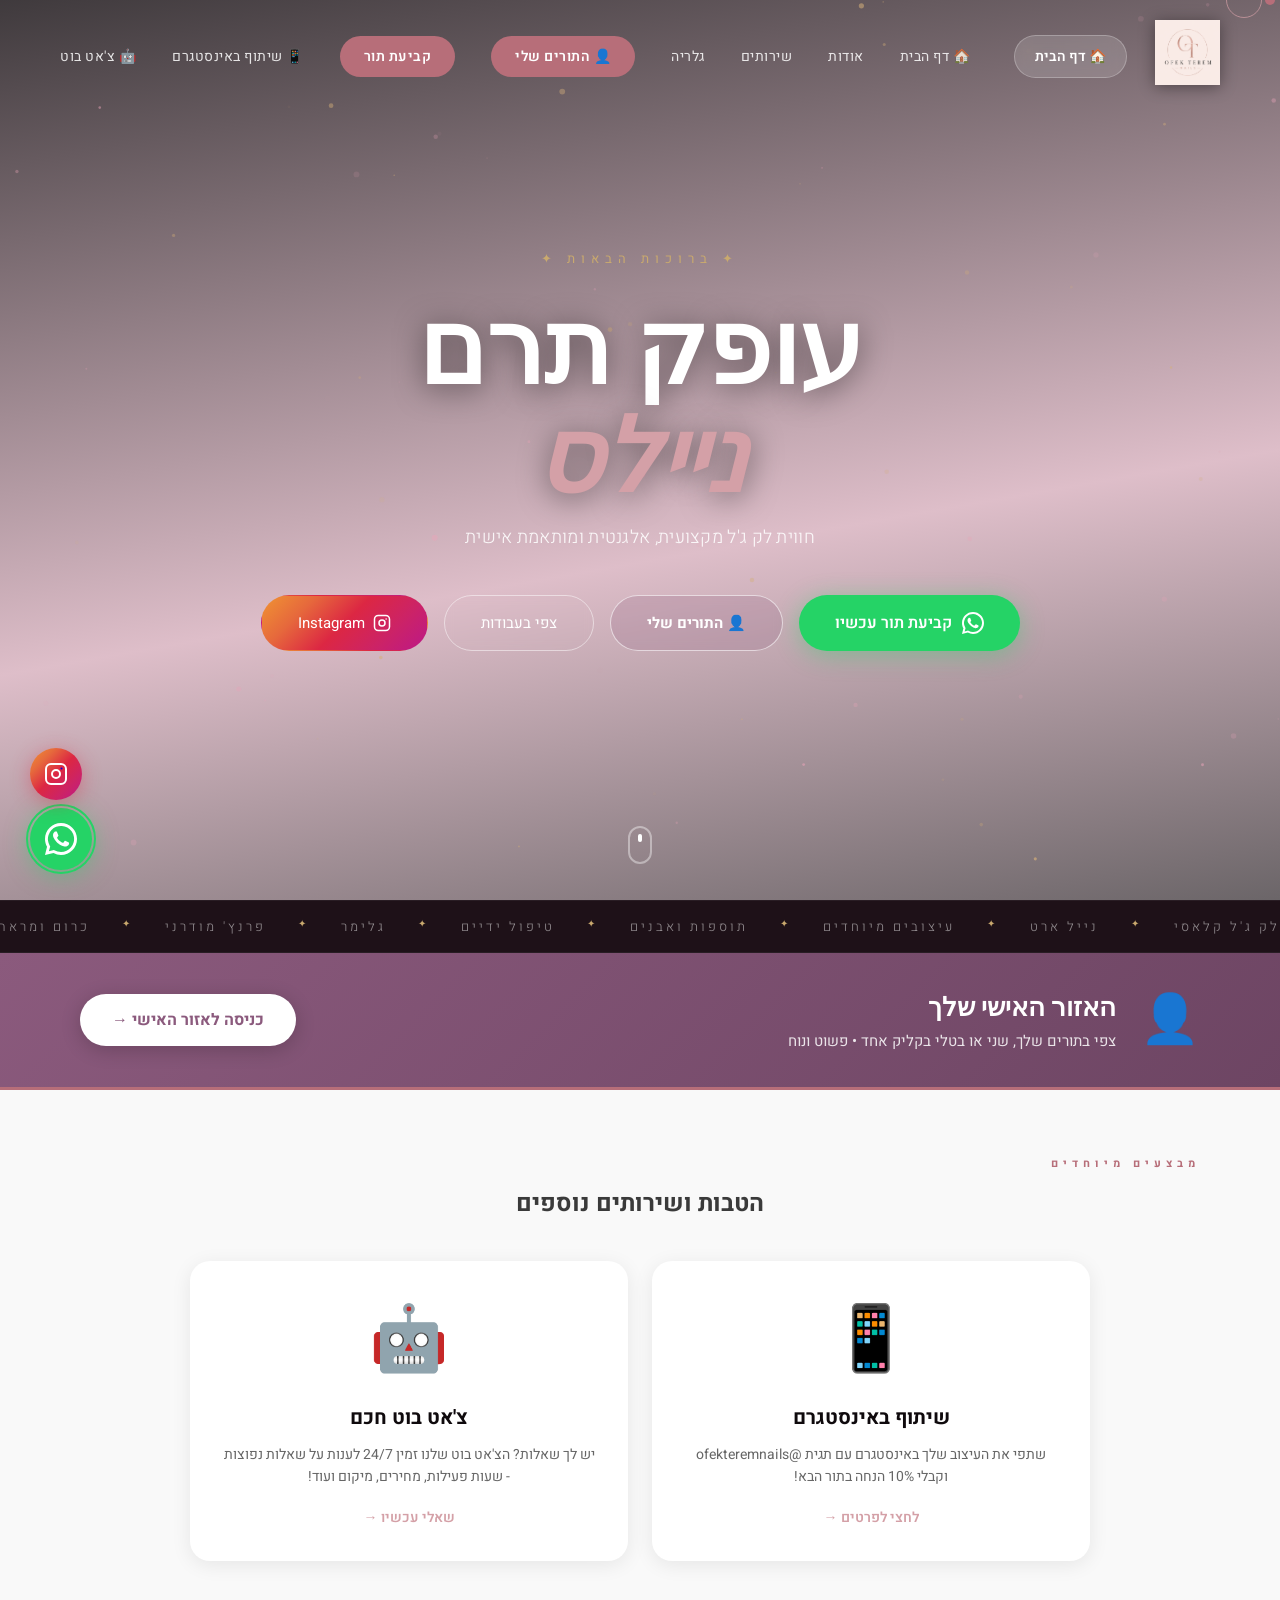
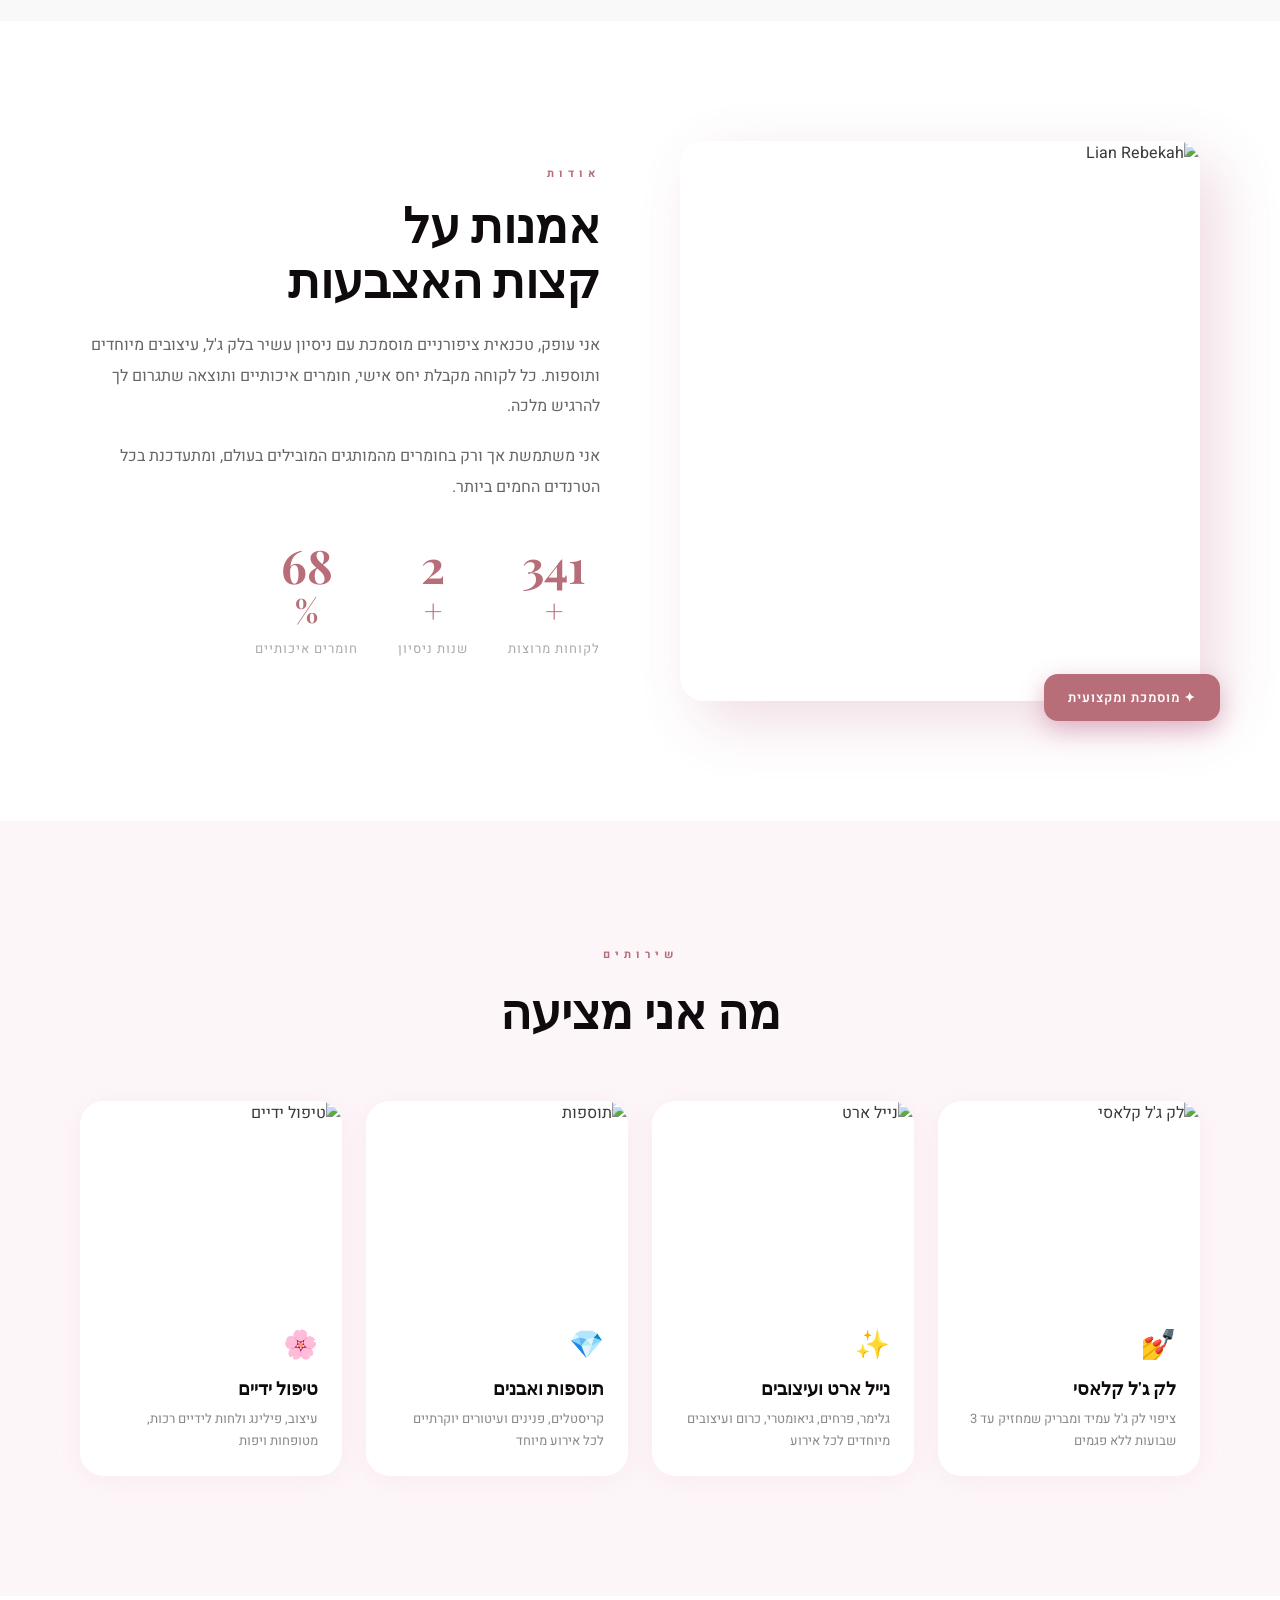
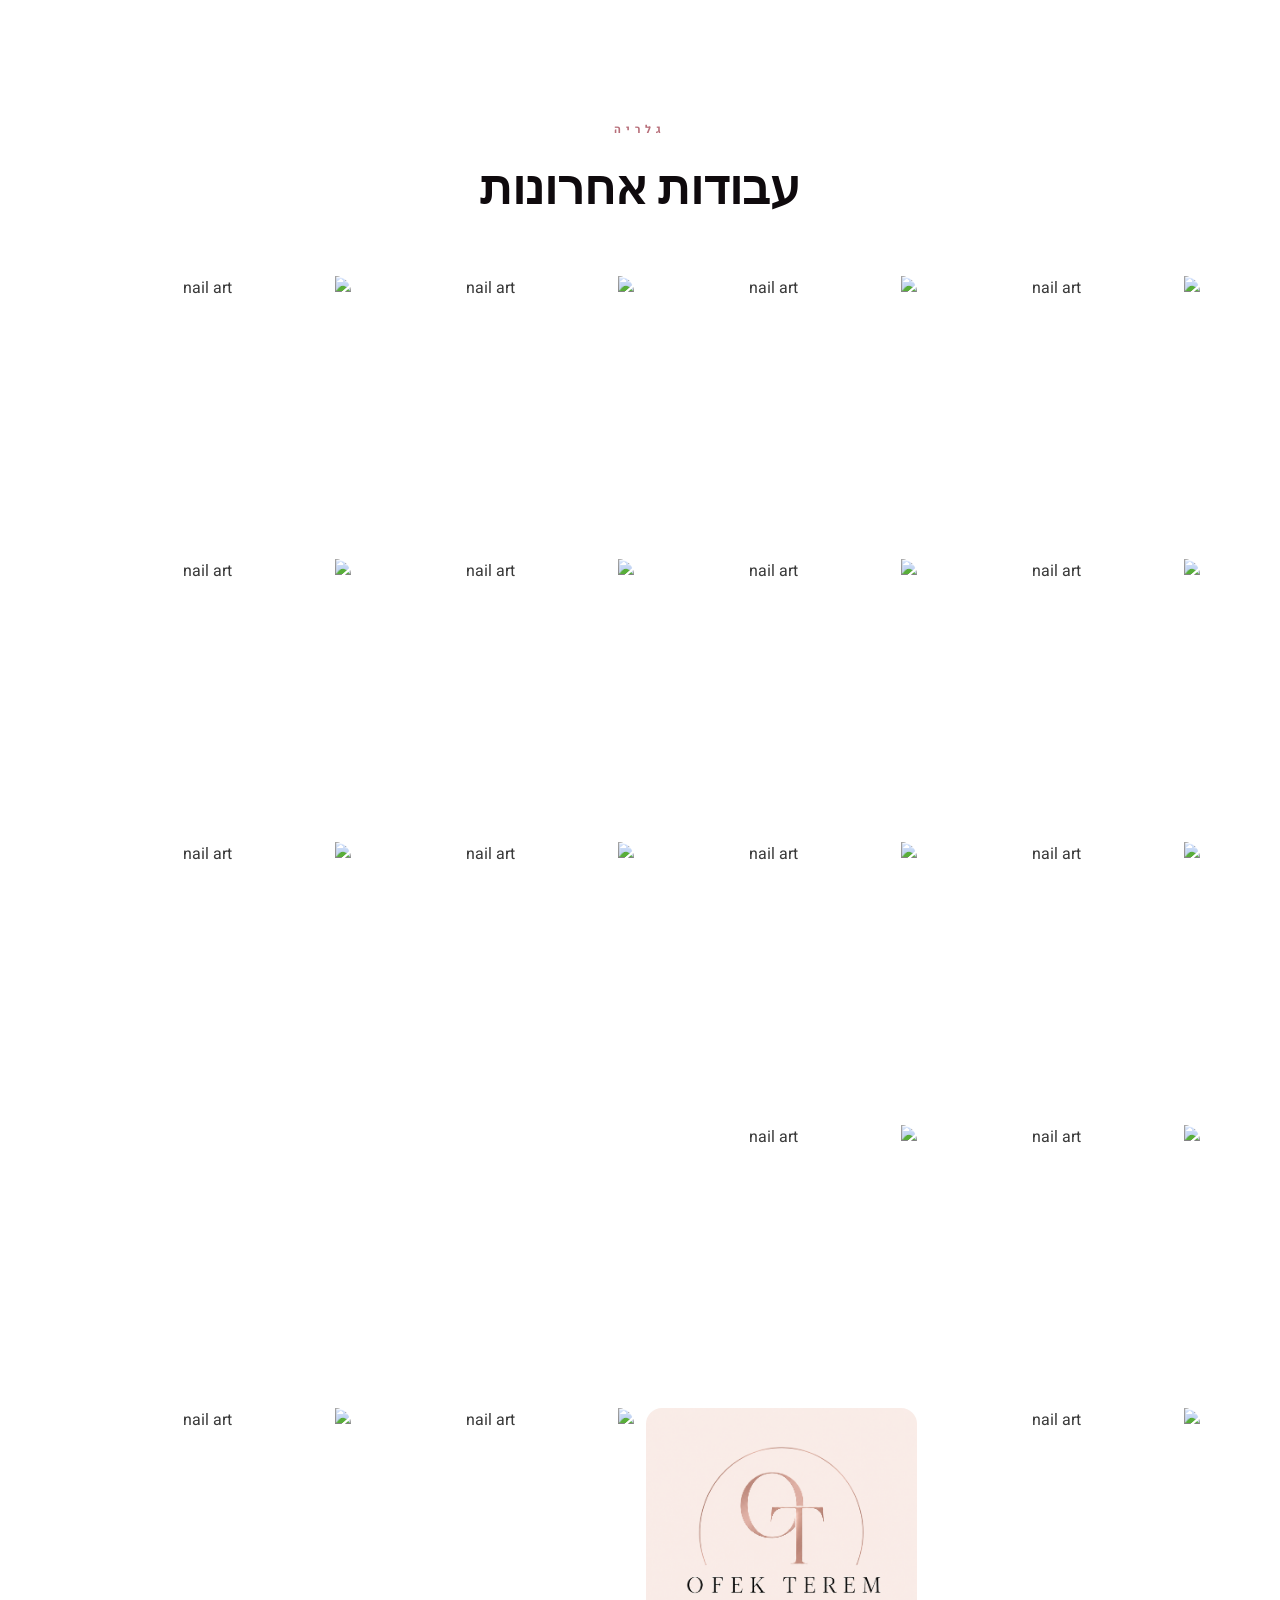
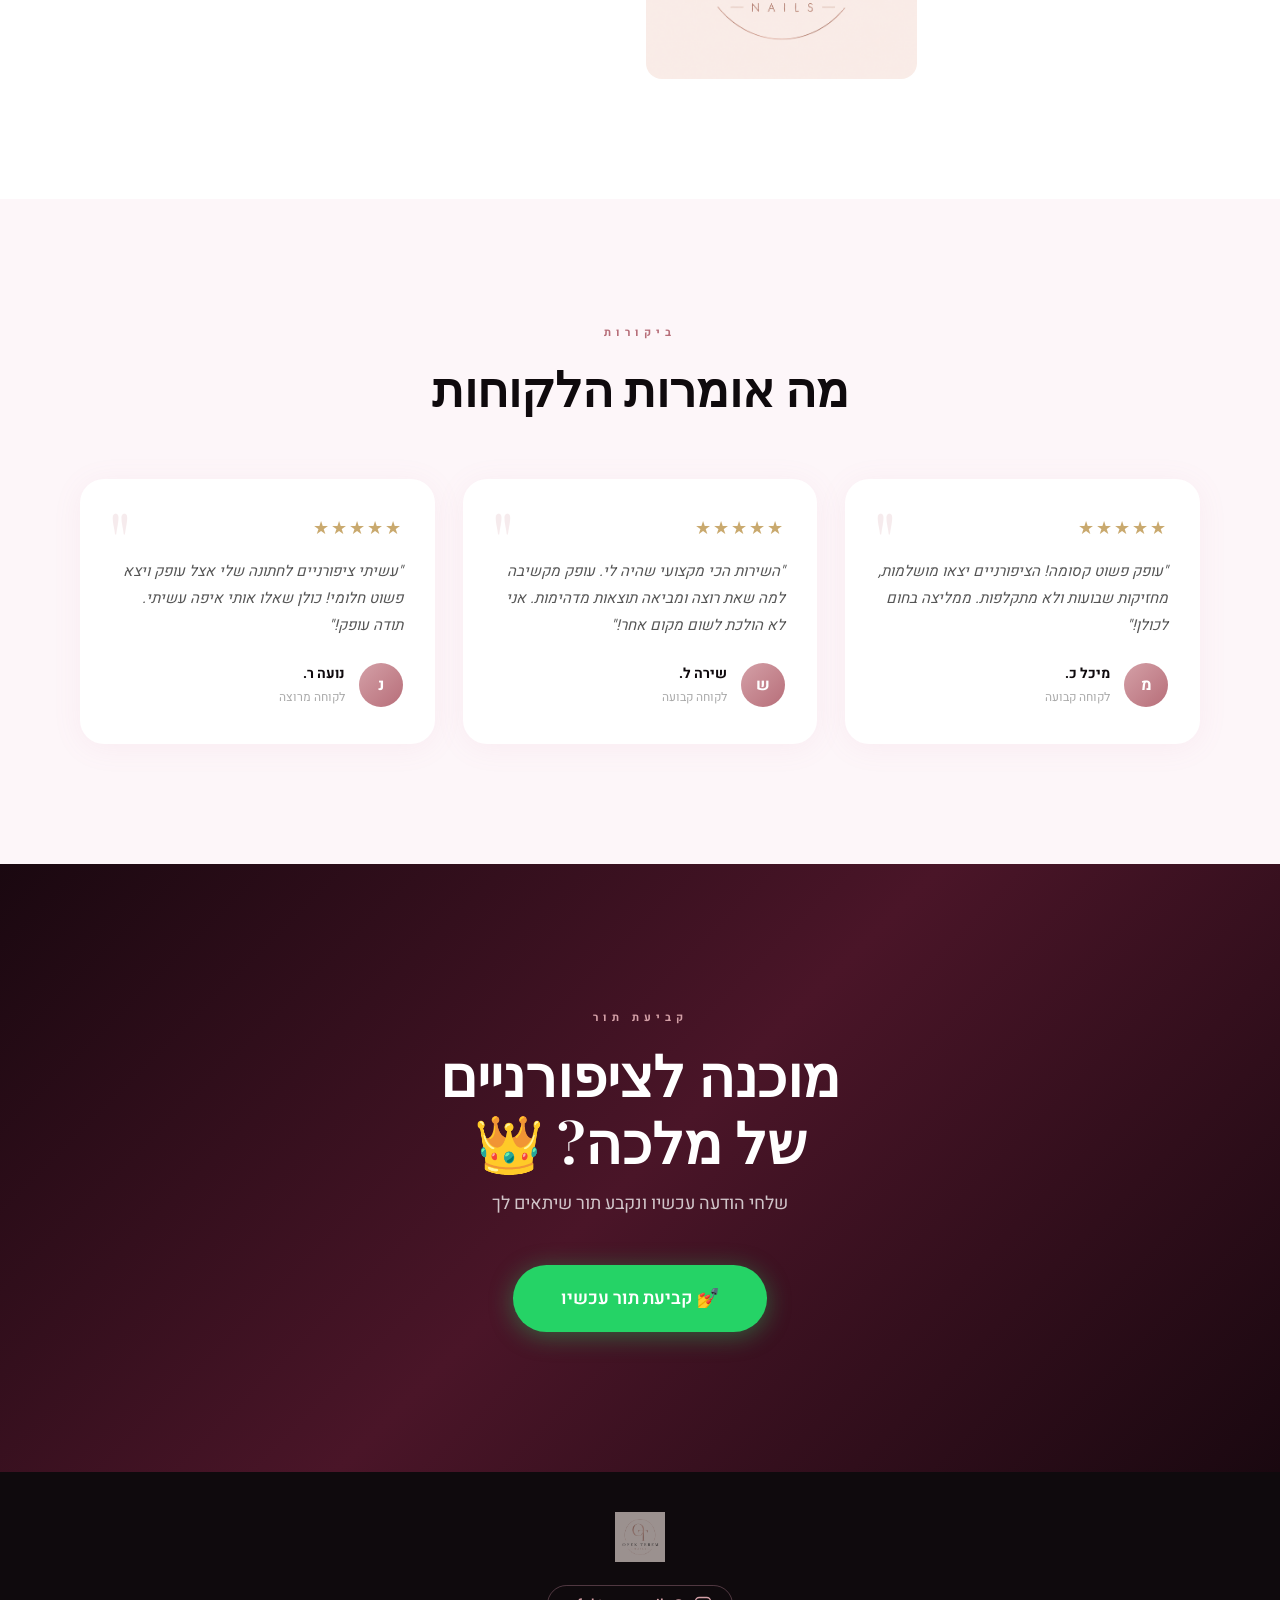
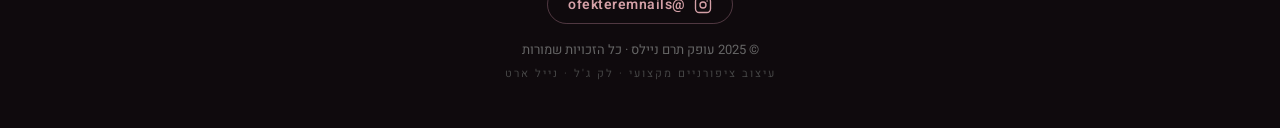
==== index.html @ 4afd0c4e "Initial commit - Ofek Terem Nails website" ====
﻿<!DOCTYPE html>
<html lang="he" dir="rtl">
<head>
  <meta charset="UTF-8"/>
  <meta name="viewport" content="width=device-width, initial-scale=1.0"/>
  <title>עופק תרם ניילס | לק ג'ל מקצועי</title>
  <link rel="stylesheet" href="style.css"/>
  <link href="https://fonts.googleapis.com/css2?family=Playfair+Display:ital,wght@0,400;0,700;1,400&family=Heebo:wght@300;400;600;700&display=swap" rel="stylesheet"/>
</head>
<body>

  <!-- CUSTOM CURSOR -->
  <div class="cursor"></div>
  <div class="cursor-follower"></div>

  <!-- NAVBAR -->
  <nav class="navbar" id="navbar">
    <a href="index.html"><img src="logo.png" alt="עופק תרם ניילס" class="logo"/></a>
    <a href="index.html" class="home-btn-nav">🏠 דף הבית</a>
    <div id="userStatusBar" style="display:none;position:absolute;top:10px;left:50%;transform:translateX(-50%);background:rgba(139,90,125,0.95);color:#fff;padding:8px 20px;border-radius:25px;font-size:14px;font-weight:600;box-shadow:0 2px 12px rgba(0,0,0,0.15);z-index:100;white-space:nowrap">
      <span id="userStatusText"></span>
      <button onclick="doClientLogout()" style="background:none;border:none;color:#fff;margin-right:12px;cursor:pointer;font-size:13px;text-decoration:underline">התנתק</button>
    </div>
    <ul>
      <li><a href="index.html">🏠 דף הבית</a></li>
      <li><a href="#about">אודות</a></li>
      <li><a href="#services">שירותים</a></li>
      <li><a href="#gallery">גלריה</a></li>
      <li><a href="my-appointments.html" class="nav-cta" style="background:#8b5a7d">👤 התורים שלי</a></li>
      <li><a href="booking.html" class="nav-cta">קביעת תור</a></li>
      <li><a href="instagram-share.html">📱 שיתוף באינסטגרם</a></li>
      <li><a href="chatbot.html">🤖 צ'אט בוט</a></li>
    </ul>
    <button class="hamburger" id="hamburger">&#9776;</button>
  </nav>

  <!-- MOBILE MENU -->
  <div class="mobile-menu" id="mobileMenu">
    <button class="close-menu" id="closeMenu">✕</button>
    <ul>
      <li><a href="index.html" class="mob-link">🏠 דף הבית</a></li>
      <li><a href="#about" class="mob-link">אודות</a></li>
      <li><a href="#services" class="mob-link">שירותים</a></li>
      <li><a href="#gallery" class="mob-link">גלריה</a></li>
      <li><a href="my-appointments.html" class="mob-link">👤 התורים שלי</a></li>
      <li><a href="booking.html" class="mob-link">קביעת תור</a></li>
      <li><a href="instagram-share.html" class="mob-link">📱 שיתוף באינסטגרם</a></li>
      <li><a href="chatbot.html" class="mob-link">🤖 צ'אט בוט</a></li>
    </ul>
  </div>

  <!-- CLIENT LOGIN MODAL -->
  <div id="clientLoginModal" style="display:none;position:fixed;inset:0;background:rgba(0,0,0,0.7);z-index:9500;align-items:center;justify-content:center;padding:20px;">
    <div class="cl-modal-card" id="clModalCard">
      <button class="cl-modal-close" onclick="closeClientLogin()">✕</button>

      <!-- שלב 1: הכנסת טלפון -->
      <div id="clStepPhone">
        <div class="cl-modal-logo">
          <img src="logo.png" alt="logo"/>
        </div>
        <h2>שלום! 💅</h2>
        <p>הכניסי את מספר הטלפון שלך כדי לראות את התורים שלך</p>
        <div class="cl-input-wrap">
          <input type="tel" id="clPhoneInput" placeholder="05X-XXXXXXX" inputmode="numeric"/>
        </div>
        <p id="clPhoneErr" style="color:#e05;font-size:13px;display:none">מספר לא תקין</p>
        <button class="cl-btn-primary" onclick="doClientLogin()">התחברי ←</button>
      </div>

      <!-- שלב 2: תורים -->
      <div id="clStepAppts" style="display:none">
        <div class="cl-user-header">
          <div class="cl-avatar" id="clAvatar"></div>
          <div>
            <strong id="clUserName"></strong>
            <span id="clUserPhone"></span>
          </div>
          <button class="cl-logout-btn" onclick="doClientLogout()">התנתק</button>
        </div>
        <div id="clApptsList" class="cl-appts-list"></div>
        <a href="booking.html" class="cl-btn-new">➕ קבעי תור חדש</a>
      </div>
    </div>
  </div>

  <!-- HERO -->
  <section class="hero" id="hero">
    <canvas id="particles"></canvas>
    <div class="hero-overlay"></div>
    <div class="hero-content">
      <p class="hero-tag">✦ ברוכות הבאות ✦</p>
      <h1 class="hero-title">עופק תרם<br/><em>ניילס</em></h1>
      <p class="hero-desc">חווית לק ג'ל מקצועית, אלגנטית ומותאמת אישית</p>
      <div class="hero-btns">
        <a href="booking.html" class="btn-wa">
          <svg viewBox="0 0 24 24" fill="currentColor"><path d="M17.472 14.382c-.297-.149-1.758-.867-2.03-.967-.273-.099-.471-.148-.67.15-.197.297-.767.966-.94 1.164-.173.199-.347.223-.644.075-.297-.15-1.255-.463-2.39-1.475-.883-.788-1.48-1.761-1.653-2.059-.173-.297-.018-.458.13-.606.134-.133.298-.347.446-.52.149-.174.198-.298.298-.497.099-.198.05-.371-.025-.52-.075-.149-.669-1.612-.916-2.207-.242-.579-.487-.5-.669-.51-.173-.008-.371-.01-.57-.01-.198 0-.52.074-.792.372-.272.297-1.04 1.016-1.04 2.479 0 1.462 1.065 2.875 1.213 3.074.149.198 2.096 3.2 5.077 4.487.709.306 1.262.489 1.694.625.712.227 1.36.195 1.871.118.571-.085 1.758-.719 2.006-1.413.248-.694.248-1.289.173-1.413-.074-.124-.272-.198-.57-.347z"/><path d="M12 0C5.373 0 0 5.373 0 12c0 2.123.554 4.118 1.528 5.855L0 24l6.335-1.508A11.945 11.945 0 0012 24c6.627 0 12-5.373 12-12S18.627 0 12 0zm0 21.818a9.818 9.818 0 01-5.006-1.371l-.36-.214-3.727.977.994-3.634-.235-.374A9.818 9.818 0 1112 21.818z"/></svg>
          קביעת תור עכשיו
        </a>
        <a href="my-appointments.html" class="btn-outline btn-hero-login" style="background:rgba(139,90,125,0.2);border-color:rgba(255,255,255,0.7)"><strong>👤 התורים שלי</strong></a>
        <a href="#gallery" class="btn-outline">צפי בעבודות</a>
        <a href="https://www.instagram.com/ofekteremnails/" target="_blank" class="btn-outline btn-ig-hero">
          <svg viewBox="0 0 24 24" fill="none" stroke="currentColor" stroke-width="2" stroke-linecap="round" stroke-linejoin="round"><rect x="2" y="2" width="20" height="20" rx="5" ry="5"/><circle cx="12" cy="12" r="4"/><circle cx="17.5" cy="6.5" r="1" fill="currentColor" stroke="none"/></svg>
          Instagram
        </a>
      </div>
    </div>
    <div class="hero-scroll">
      <span></span>
    </div>
    <!-- Hero image slideshow -->
    <div class="hero-slides">
      <div class="hero-slide active" style="background-image:url('ofekteremnails_1770156111_3824668762218231546_63509868957.jpg')"></div>
      <div class="hero-slide" style="background-image:url('ofekteremnails_1769153861_3816261650098218404_63509868957.jpg')"></div>
      <div class="hero-slide" style="background-image:url('ofekteremnails_1768157840_3807906414572865194_63509868957.jpg')"></div>
      <div class="hero-slide" style="background-image:url('logo.png')"></div>
    </div>
  </section>

  <!-- MARQUEE -->
  <div class="marquee-wrap">
    <div class="marquee-track">
      <span>לק ג'ל קלאסי</span><span>✦</span>
      <span>נייל ארט</span><span>✦</span>
      <span>עיצובים מיוחדים</span><span>✦</span>
      <span>תוספות ואבנים</span><span>✦</span>
      <span>טיפול ידיים</span><span>✦</span>
      <span>גלימר</span><span>✦</span>
      <span>פרנץ' מודרני</span><span>✦</span>
      <span>כרום ומראה</span><span>✦</span>
      <span>לק ג'ל קלאסי</span><span>✦</span>
      <span>נייל ארט</span><span>✦</span>
      <span>עיצובים מיוחדים</span><span>✦</span>
      <span>תוספות ואבנים</span><span>✦</span>
      <span>טיפול ידיים</span><span>✦</span>
      <span>גלימר</span><span>✦</span>
      <span>פרנץ' מודרני</span><span>✦</span>
      <span>כרום ומראה</span><span>✦</span>
    </div>
  </div>

  <!-- CLIENT AREA BANNER -->
  <section class="client-area-banner">
    <div class="container">
      <div class="cab-content">
        <div class="cab-icon">👤</div>
        <div class="cab-text">
          <h3>האזור האישי שלך</h3>
          <p>צפי בתורים שלך, שני או בטלי בקליק אחד • פשוט ונוח</p>
        </div>
        <a href="my-appointments.html" class="cab-btn">כניסה לאזור האישי →</a>
      </div>
    </div>
  </section>

  <!-- SPECIAL OFFERS SECTION -->
  <section style="background:#f9f9f9;padding:60px 0">
    <div class="container">
      <span class="section-tag">מבצעים מיוחדים</span>
      <h2 style="text-align:center;margin-bottom:40px">הטבות ושירותים נוספים</h2>
      <div style="display:grid;grid-template-columns:repeat(auto-fit,minmax(280px,1fr));gap:24px;max-width:900px;margin:0 auto">
        
        <!-- Instagram Share -->
        <a href="instagram-share.html" style="text-decoration:none;color:inherit">
          <div style="background:#fff;border-radius:20px;padding:32px;text-align:center;box-shadow:0 4px 20px rgba(0,0,0,0.08);transition:transform 0.3s;cursor:pointer" onmouseover="this.style.transform='translateY(-8px)'" onmouseout="this.style.transform='translateY(0)'">
            <div style="font-size:64px;margin-bottom:16px">📱</div>
            <h3 style="color:var(--dark);margin-bottom:12px;font-size:20px">שיתוף באינסטגרם</h3>
            <p style="color:#666;font-size:14px;line-height:1.6;margin-bottom:16px">שתפי את העיצוב שלך באינסטגרם עם תגית @ofekteremnails וקבלי 10% הנחה בתור הבא!</p>
            <span style="color:var(--pink);font-weight:600;font-size:14px">לחצי לפרטים →</span>
          </div>
        </a>
        
        <!-- Chatbot -->
        <a href="chatbot.html" style="text-decoration:none;color:inherit">
          <div style="background:#fff;border-radius:20px;padding:32px;text-align:center;box-shadow:0 4px 20px rgba(0,0,0,0.08);transition:transform 0.3s;cursor:pointer" onmouseover="this.style.transform='translateY(-8px)'" onmouseout="this.style.transform='translateY(0)'">
            <div style="font-size:64px;margin-bottom:16px">🤖</div>
            <h3 style="color:var(--dark);margin-bottom:12px;font-size:20px">צ'אט בוט חכם</h3>
            <p style="color:#666;font-size:14px;line-height:1.6;margin-bottom:16px">יש לך שאלות? הצ'אט בוט שלנו זמין 24/7 לענות על שאלות נפוצות - שעות פעילות, מחירים, מיקום ועוד!</p>
            <span style="color:var(--pink);font-weight:600;font-size:14px">שאלי עכשיו →</span>
          </div>
        </a>
        
      </div>
    </div>
  </section>

  <!-- ABOUT -->
  <section class="about" id="about">
    <div class="container about-grid">
      <div class="about-img-wrap fade-in">
        <img src="ofekteremnails_1769023273_3815166199051593265_63509868957.jpg" alt="Lian Rebekah"/>
        <div class="about-badge">✦ מוסמכת ומקצועית</div>
      </div>
      <div class="about-text fade-in">
        <span class="section-tag">אודות</span>
        <h2>אמנות על<br/>קצות האצבעות</h2>
        <p>אני עופק, טכנאית ציפורניים מוסמכת עם ניסיון עשיר בלק ג'ל, עיצובים מיוחדים ותוספות. כל לקוחה מקבלת יחס אישי, חומרים איכותיים ותוצאה שתגרום לך להרגיש מלכה.</p>
        <p>אני משתמשת אך ורק בחומרים מהמותגים המובילים בעולם, ומתעדכנת בכל הטרנדים החמים ביותר.</p>
        <div class="stats">
          <div class="stat fade-in"><span class="counter" data-target="500">0</span><span>+</span><p>לקוחות מרוצות</p></div>
          <div class="stat fade-in"><span class="counter" data-target="3">0</span><span>+</span><p>שנות ניסיון</p></div>
          <div class="stat fade-in"><span class="counter" data-target="100">0</span><span>%</span><p>חומרים איכותיים</p></div>
        </div>
      </div>
    </div>
  </section>

  <!-- SERVICES -->
  <section class="services" id="services">
    <div class="container">
      <span class="section-tag">שירותים</span>
      <h2>מה אני מציעה</h2>
      <div class="services-grid">
        <div class="service-card fade-in">
          <div class="service-img"><img src="ofekteremnails_1762260619_3758436939784274596_63509868957.jpg" alt="לק ג'ל קלאסי"/></div>
          <div class="service-body">
            <div class="service-icon">💅</div>
            <h3>לק ג'ל קלאסי</h3>
            <p>ציפוי לק ג'ל עמיד ומבריק שמחזיק עד 3 שבועות ללא פגמים</p>
          </div>
        </div>
        <div class="service-card fade-in">
          <div class="service-img"><img src="ofekteremnails_1767033553_3798475214821030980_63509868957.jpg" alt="נייל ארט"/></div>
          <div class="service-body">
            <div class="service-icon">✨</div>
            <h3>נייל ארט ועיצובים</h3>
            <p>גלימר, פרחים, גיאומטרי, כרום ועיצובים מיוחדים לכל אירוע</p>
          </div>
        </div>
        <div class="service-card fade-in">
          <div class="service-img"><img src="ofekteremnails_1768844199_3813664011901003386_63509868957.jpg" alt="תוספות"/></div>
          <div class="service-body">
            <div class="service-icon">💎</div>
            <h3>תוספות ואבנים</h3>
            <p>קריסטלים, פנינים ועיטורים יוקרתיים לכל אירוע מיוחד</p>
          </div>
        </div>
        <div class="service-card fade-in">
          <div class="service-img"><img src="ofekteremnails_1765104720_3782294990098324166_63509868957.jpg" alt="טיפול ידיים"/></div>
          <div class="service-body">
            <div class="service-icon">🌸</div>
            <h3>טיפול ידיים</h3>
            <p>עיצוב, פילינג ולחות לידיים רכות, מטופחות ויפות</p>
          </div>
        </div>
      </div>
    </div>
  </section>

  <!-- GALLERY -->
  <section class="gallery" id="gallery">
    <div class="container">
      <span class="section-tag">גלריה</span>
      <h2>עבודות אחרונות</h2>
      <div class="gallery-grid">
        <div class="gallery-item fade-in" onclick="openLightbox(0)"><img src="ofekteremnails_1756675467_3711585291971640545_63509868957.jpg" alt="nail art"/><div class="gallery-overlay"><span>צפי</span></div></div>
        <div class="gallery-item fade-in" onclick="openLightbox(1)"><img src="ofekteremnails_1761249982_3749959106288190159_63509868957.jpg" alt="nail art"/><div class="gallery-overlay"><span>צפי</span></div></div>
        <div class="gallery-item fade-in" onclick="openLightbox(2)"><img src="ofekteremnails_1761852504_3755013426746495935_63509868957.jpg" alt="nail art"/><div class="gallery-overlay"><span>צפי</span></div></div>
        <div class="gallery-item fade-in" onclick="openLightbox(3)"><img src="ofekteremnails_1762260619_3758436939784274596_63509868957.jpg" alt="nail art"/><div class="gallery-overlay"><span>צפי</span></div></div>
        <div class="gallery-item fade-in" onclick="openLightbox(4)"><img src="ofekteremnails_1762710562_3762211337473380088_63509868957.jpg" alt="nail art"/><div class="gallery-overlay"><span>צפי</span></div></div>
        <div class="gallery-item fade-in" onclick="openLightbox(5)"><img src="ofekteremnails_1765104720_3782294990098324166_63509868957.jpg" alt="nail art"/><div class="gallery-overlay"><span>צפי</span></div></div>
        <div class="gallery-item fade-in" onclick="openLightbox(6)"><img src="ofekteremnails_1766259286_3791980189065181661_63509868957.jpg" alt="nail art"/><div class="gallery-overlay"><span>צפי</span></div></div>
        <div class="gallery-item fade-in" onclick="openLightbox(7)"><img src="ofekteremnails_1767033553_3798475214821030980_63509868957.jpg" alt="nail art"/><div class="gallery-overlay"><span>צפי</span></div></div>
        <div class="gallery-item fade-in" onclick="openLightbox(8)"><img src="ofekteremnails_1767559165_3802884371632643582_63509868957.jpg" alt="nail art"/><div class="gallery-overlay"><span>צפי</span></div></div>
        <div class="gallery-item fade-in" onclick="openLightbox(9)"><img src="ofekteremnails_1767902769_3805766730753250624_63509868957.jpg" alt="nail art"/><div class="gallery-overlay"><span>צפי</span></div></div>
        <div class="gallery-item fade-in" onclick="openLightbox(10)"><img src="ofekteremnails_1768157840_3807906414572865194_63509868957.jpg" alt="nail art"/><div class="gallery-overlay"><span>צפי</span></div></div>
        <div class="gallery-item fade-in" onclick="openLightbox(11)"><img src="ofekteremnails_1768844199_3813664011901003386_63509868957.jpg" alt="nail art"/><div class="gallery-overlay"><span>צפי</span></div></div>
        <div class="gallery-item fade-in" onclick="openLightbox(12)"><img src="ofekteremnails_1768844199_3813664011959720730_63509868957.jpg" alt="nail art"/><div class="gallery-overlay"><span>צפי</span></div></div>
        <div class="gallery-item fade-in" onclick="openLightbox(13)"><img src="ofekteremnails_1768844199_3813664012110722781_63509868957.jpg" alt="nail art"/><div class="gallery-overlay"><span>צפי</span></div></div>
        <div class="gallery-item fade-in" onclick="openLightbox(14)"><img src="ofekteremnails_1769023273_3815166199051593265_63509868957.jpg" alt="nail art"/><div class="gallery-overlay"><span>צפי</span></div></div>
        <div class="gallery-item fade-in" onclick="openLightbox(15)"><img src="ofekteremnails_1769153861_3816261650098218404_63509868957.jpg" alt="nail art"/><div class="gallery-overlay"><span>צפי</span></div></div>
        <div class="gallery-item fade-in" onclick="openLightbox(16)"><img src="ofekteremnails_1770156111_3824668762218231546_63509868957.jpg" alt="nail art"/><div class="gallery-overlay"><span>צפי</span></div></div>
        <div class="gallery-item fade-in" onclick="openLightbox(17)"><img src="logo.png" alt="nail art"/><div class="gallery-overlay"><span>צפי</span></div></div>
        <div class="gallery-item fade-in" onclick="openLightbox(18)"><img src="672342730_17959409364116958_3050598081718788803_n.jpg" alt="nail art"/><div class="gallery-overlay"><span>צפי</span></div></div>
        <div class="gallery-item fade-in" onclick="openLightbox(19)"><img src="673803089_17959936929116958_6984336937674234814_n.jpg" alt="nail art"/><div class="gallery-overlay"><span>צפי</span></div></div>
      </div>
    </div>
  </section>

  <!-- LIGHTBOX -->
  <div class="lightbox" id="lightbox" onclick="closeLightbox()">
    <button class="lb-close" onclick="closeLightbox()">✕</button>
    <button class="lb-prev" onclick="event.stopPropagation();changeSlide(-1)">&#8249;</button>
    <button class="lb-next" onclick="event.stopPropagation();changeSlide(1)">&#8250;</button>
    <img id="lb-img" src="" alt=""/>
  </div>

  <!-- REVIEWS -->
  <section class="reviews" id="reviews">
    <div class="container">
      <span class="section-tag">ביקורות</span>
      <h2>מה אומרות הלקוחות</h2>
      <div class="reviews-grid">
        <div class="review-card fade-in">
          <div class="stars">★★★★★</div>
          <p>"עופק פשוט קסומה! הציפורניים יצאו מושלמות, מחזיקות שבועות ולא מתקלפות. ממליצה בחום לכולן!"</p>
          <div class="reviewer">
            <div class="reviewer-avatar">מ</div>
            <div><strong>מיכל כ.</strong><span>לקוחה קבועה</span></div>
          </div>
        </div>
        <div class="review-card fade-in">
          <div class="stars">★★★★★</div>
          <p>"השירות הכי מקצועי שהיה לי. עופק מקשיבה למה שאת רוצה ומביאה תוצאות מדהימות. אני לא הולכת לשום מקום אחר!"</p>
          <div class="reviewer">
            <div class="reviewer-avatar">ש</div>
            <div><strong>שירה ל.</strong><span>לקוחה קבועה</span></div>
          </div>
        </div>
        <div class="review-card fade-in">
          <div class="stars">★★★★★</div>
          <p>"עשיתי ציפורניים לחתונה שלי אצל עופק ויצא פשוט חלומי! כולן שאלו אותי איפה עשיתי. תודה עופק!"</p>
          <div class="reviewer">
            <div class="reviewer-avatar">נ</div>
            <div><strong>נועה ר.</strong><span>לקוחה מרוצה</span></div>
          </div>
        </div>
      </div>
    </div>
  </section>

  <!-- CTA -->
  <section class="cta" id="contact">
    <div class="cta-bg"></div>
    <div class="container">
      <span class="section-tag light">קביעת תור</span>
      <h2>מוכנה לציפורניים<br/>של מלכה? 👑</h2>
      <p>שלחי הודעה עכשיו ונקבע תור שיתאים לך</p>
      <a href="booking.html" class="btn-wa large">
        💅 קביעת תור עכשיו
      </a>
    </div>
  </section>

  <!-- FOOTER -->
  <footer>
    <img src="logo.png" alt="logo" class="footer-logo"/>
    <div class="footer-social">
      <a href="https://www.instagram.com/ofekteremnails/" target="_blank" class="footer-ig">
        <svg viewBox="0 0 24 24" fill="none" stroke="currentColor" stroke-width="1.8" stroke-linecap="round" stroke-linejoin="round">
          <rect x="2" y="2" width="20" height="20" rx="5" ry="5"/>
          <circle cx="12" cy="12" r="4"/>
          <circle cx="17.5" cy="6.5" r="1" fill="currentColor" stroke="none"/>
        </svg>
        @ofekteremnails
      </a>
    </div>
    <p>© 2025 עופק תרם ניילס · כל הזכויות שמורות</p>
    <p class="footer-sub">עיצוב ציפורניים מקצועי · לק ג'ל · נייל ארט</p>
  </footer>

  <!-- WHATSAPP FLOAT -->
  <a href="https://wa.me/972546827299?text=%D7%94%D7%99%D7%99%20%D7%9C%D7%99%D7%90%D7%9F!%20%D7%90%D7%A9%D7%9E%D7%97%20%D7%9C%D7%A7%D7%91%D7%95%D7%A2%20%D7%AA%D7%95%D7%A8%20%F0%9F%92%85" target="_blank" class="wa-float">
    <svg viewBox="0 0 24 24" fill="currentColor"><path d="M17.472 14.382c-.297-.149-1.758-.867-2.03-.967-.273-.099-.471-.148-.67.15-.197.297-.767.966-.94 1.164-.173.199-.347.223-.644.075-.297-.15-1.255-.463-2.39-1.475-.883-.788-1.48-1.761-1.653-2.059-.173-.297-.018-.458.13-.606.134-.133.298-.347.446-.52.149-.174.198-.298.298-.497.099-.198.05-.371-.025-.52-.075-.149-.669-1.612-.916-2.207-.242-.579-.487-.5-.669-.51-.173-.008-.371-.01-.57-.01-.198 0-.52.074-.792.372-.272.297-1.04 1.016-1.04 2.479 0 1.462 1.065 2.875 1.213 3.074.149.198 2.096 3.2 5.077 4.487.709.306 1.262.489 1.694.625.712.227 1.36.195 1.871.118.571-.085 1.758-.719 2.006-1.413.248-.694.248-1.289.173-1.413-.074-.124-.272-.198-.57-.347z"/><path d="M12 0C5.373 0 0 5.373 0 12c0 2.123.554 4.118 1.528 5.855L0 24l6.335-1.508A11.945 11.945 0 0012 24c6.627 0 12-5.373 12-12S18.627 0 12 0zm0 21.818a9.818 9.818 0 01-5.006-1.371l-.36-.214-3.727.977.994-3.634-.235-.374A9.818 9.818 0 1112 21.818z"/></svg>
    <span class="wa-pulse"></span>
  </a>

  <!-- INSTAGRAM FLOAT -->
  <a href="https://www.instagram.com/ofekteremnails/" target="_blank" class="ig-float">
    <svg viewBox="0 0 24 24" fill="none" stroke="currentColor" stroke-width="2" stroke-linecap="round" stroke-linejoin="round">
      <rect x="2" y="2" width="20" height="20" rx="5" ry="5"/>
      <circle cx="12" cy="12" r="4"/>
      <circle cx="17.5" cy="6.5" r="1" fill="currentColor" stroke="none"/>
    </svg>
  </a>

  <!-- PWA INSTALL BANNER -->
  <div id="pwaBanner" style="display:none">
    <div class="pwa-banner-content">
      <img src="logo.png" class="pwa-banner-logo" alt="logo"/>
      <div class="pwa-banner-text">
        <strong>הוסיפי את האפליקציה 💅</strong>
        <span id="pwaBannerSub"></span>
      </div>
      <button class="pwa-banner-close" onclick="closePwaBanner()">✕</button>
    </div>
    <div class="pwa-banner-steps" id="pwaBannerSteps"></div>
  </div>

  <script src="script.js"></script>
  <script src="booking.js"></script>
  <script src="chatbot-widget.js"></script>
  <script>
    if ('serviceWorker' in navigator) navigator.serviceWorker.register('sw.js');

    // ── CLIENT LOGIN MODAL ──
    const WEBAPP_URL_IDX = 'https://script.google.com/macros/s/PASTE_YOUR_WEBAPP_URL_HERE/exec';

    function openClientLogin(e) {
      e && e.preventDefault();
      document.getElementById('mobileMenu').classList.remove('open');
      const saved = localStorage.getItem('clientSession');
      if (saved) {
        try {
          const c = JSON.parse(saved);
          showClientAppts(c);
          document.getElementById('clientLoginModal').style.display = 'flex';
          return;
        } catch(e) {}
      }
      document.getElementById('clStepPhone').style.display = 'block';
      document.getElementById('clStepAppts').style.display = 'none';
      document.getElementById('clientLoginModal').style.display = 'flex';
      setTimeout(() => document.getElementById('clPhoneInput').focus(), 100);
    }

    function closeClientLogin() {
      document.getElementById('clientLoginModal').style.display = 'none';
    }

    document.getElementById('clientLoginModal').addEventListener('click', function(e) {
      if (e.target === this) closeClientLogin();
    });

    document.addEventListener('keydown', e => { if (e.key === 'Escape') closeClientLogin(); });

    function doClientLogin() {
      const phone = document.getElementById('clPhoneInput').value.trim();
      const errEl = document.getElementById('clPhoneErr');
      if (!phone || !/^[0-9+\-\s]{9,15}$/.test(phone)) {
        errEl.style.display = 'block'; return;
      }
      errEl.style.display = 'none';
      const btn = document.querySelector('#clStepPhone .cl-btn-primary');
      btn.textContent = 'מחפש...';
      btn.disabled = true;

      const cb = 'lc' + Date.now();
      const url = WEBAPP_URL_IDX + '?action=lookupClient&callback=' + cb + '&phone=' + encodeURIComponent(phone);
      window[cb] = (data) => {
        delete window[cb]; document.getElementById(cb)?.remove();
        btn.textContent = 'התחברי ←';
        btn.disabled = false;
        const client = { name: data && data.name ? data.name : null, phone };
        localStorage.setItem('clientSession', JSON.stringify(client));
        showClientAppts(client);
      };
      const s = document.createElement('script');
      s.id = cb; s.src = url;
      s.onerror = () => {
        delete window[cb];
        btn.textContent = 'התחברי ←';
        btn.disabled = false;
        const client = { name: null, phone };
        localStorage.setItem('clientSession', JSON.stringify(client));
        showClientAppts(client);
      };
      document.body.appendChild(s);
    }

    document.getElementById('clPhoneInput').addEventListener('keydown', e => {
      if (e.key === 'Enter') doClientLogin();
    });

    function showClientAppts(client) {
      document.getElementById('clStepPhone').style.display = 'none';
      document.getElementById('clStepAppts').style.display = 'block';
      document.getElementById('clAvatar').textContent = client.name ? client.name.charAt(0) : '👤';
      document.getElementById('clUserName').textContent = client.name || 'לקוחה';
      document.getElementById('clUserPhone').textContent = client.phone;
      const list = document.getElementById('clApptsList');
      list.innerHTML = '<p class="cl-loading">טוען תורים... ⏳</p>';

      const cb = 'ma' + Date.now();
      const url = WEBAPP_URL_IDX + '?action=load&callback=' + cb;
      window[cb] = (rows) => {
        delete window[cb]; document.getElementById(cb)?.remove();
        const norm = p => p.replace(/\D/g, '');
        const appts = (Array.isArray(rows) ? rows : []).map(r => {
          let time = String(r['שעה'] || '');
          if (time.includes('T') || time.includes('1899')) {
            const d = new Date(time);
            time = String(d.getUTCHours()).padStart(2,'0') + ':' + String(d.getUTCMinutes()).padStart(2,'0');
          }
          let date = String(r['תאריך'] || '');
          if (date.includes('T') || date.includes('Z')) {
            const d = new Date(date);
            date = d.getFullYear() + '-' + String(d.getMonth()+1).padStart(2,'0') + '-' + String(d.getDate()).padStart(2,'0');
          }
          let p = String(r['טלפון'] || '');
          if (p && !p.startsWith('0') && !p.startsWith('+') && p.length <= 9) p = '0' + p;
          return { serviceName: String(r['שירות'] || ''), date, time, status: String(r['סטטוס'] || ''), phone: p };
        }).filter(a => norm(a.phone) === norm(client.phone) && (a.status === 'pending' || a.status === 'confirmed'))
          .sort((a, b) => (a.date + a.time).localeCompare(b.date + b.time));

        if (appts.length === 0) {
          list.innerHTML = '<p class="cl-empty">אין תורים פעילים כרגע 🌸</p>';
          return;
        }
        const waPhone = '972546827299';
        list.innerHTML = appts.map(a => {
          const statusEmoji = a.status === 'confirmed' ? '✅' : '⏳';
          const statusText  = a.status === 'confirmed' ? 'מאושר' : 'ממתין לאישור';
          const statusColor = a.status === 'confirmed' ? '#25D366' : '#f0a500';
          const d = new Date(a.date);
          const dateLabel = d.toLocaleDateString('he-IL', { weekday: 'long', day: 'numeric', month: 'long' });
          const cancelMsg = encodeURIComponent(`היי עופק! 💅\nאני רוצה לבטל את התור שלי:\n💅 ${a.serviceName}\n📅 ${dateLabel}\n🕐 ${a.time}\nתודה!`);
          const changeMsg = encodeURIComponent(`היי עופק! 💅\nאני רוצה לשנות את התור שלי:\n💅 ${a.serviceName}\n📅 ${dateLabel}\n🕐 ${a.time}\nאפשר לתאם זמן אחר?`);
          return `
            <div class="cl-appt-card">
              <div class="cl-appt-status" style="color:${statusColor}">${statusEmoji} ${statusText}</div>
              <div class="cl-appt-service">💅 ${a.serviceName}</div>
              <div class="cl-appt-dt">📅 ${dateLabel} &nbsp;·&nbsp; 🕐 ${a.time}</div>
              <div class="cl-appt-actions">
                <a href="https://wa.me/${waPhone}?text=${changeMsg}" target="_blank" class="cl-appt-btn change">✏️ שינוי תור</a>
                <a href="https://wa.me/${waPhone}?text=${cancelMsg}" target="_blank" class="cl-appt-btn cancel">✕ ביטול</a>
              </div>
              <div style="margin-top:8px;text-align:center;font-size:12px;color:#999">
                ביטלת בטעות? <a href="https://wa.me/${waPhone}?text=${encodeURIComponent(`היי עופק! 💅\nביטלתי בטעות את התור:\n💅 ${a.serviceName}\n📅 ${dateLabel}\n🕐 ${a.time}\nאשמח להחזיר אותו!`)}" target="_blank" style="color:#e8a4b8;text-decoration:underline">↩️ החזרת תור</a>
              </div>
            </div>`;
        }).join('');
      };
      const s = document.createElement('script');
      s.id = cb; s.src = url;
      s.onerror = () => { delete window[cb]; list.innerHTML = '<p class="cl-empty">לא ניתן לטעון</p>'; };
      document.body.appendChild(s);
    }

    function doClientLogout() {
      localStorage.removeItem('clientSession');
      document.getElementById('clStepAppts').style.display = 'none';
      document.getElementById('clStepPhone').style.display = 'block';
      document.getElementById('clPhoneInput').value = '';
      
      const statusBar = document.getElementById('userStatusBar');
      if (statusBar) statusBar.style.display = 'none';
      
      closeClientLogin();
    }

    // אם יש סשן שמורה - הצג סטטוס בר
    (function() {
      const saved = localStorage.getItem('clientSession');
      const statusBar = document.getElementById('userStatusBar');
      const statusText = document.getElementById('userStatusText');
      
      if (saved) {
        try {
          const c = JSON.parse(saved);
          const displayName = c.name ? c.name.split(' ')[0] : 'לקוח לא רשום';
          const emoji = c.name ? '👤' : '⚠️';
          statusText.textContent = `${emoji} מחובר: ${displayName}`;
          statusBar.style.display = 'block';
        } catch(e) {}
      }
    })();

    (function() {
      if (localStorage.getItem('pwaBannerDismissed')) return;
      const isIOS = /iphone|ipad|ipod/i.test(navigator.userAgent);
      const isAndroid = /android/i.test(navigator.userAgent);
      const isStandalone = window.matchMedia('(display-mode: standalone)').matches || navigator.standalone;
      if (isStandalone) return;
      if (!isIOS && !isAndroid) return;

      const banner = document.getElementById('pwaBanner');
      const sub = document.getElementById('pwaBannerSub');
      const steps = document.getElementById('pwaBannerSteps');
      const siteUrl = 'https://ofekteremnailss.vercel.app/';

      // בדוק אם פתוח בתוך אפליקציה (אינסטגרם/וואטסאפ) ולא בדפדפן רגיל
      const inAppBrowser = /instagram|fbav|fban|fb_iab|whatsapp|snapchat/i.test(navigator.userAgent);

      if (inAppBrowser) {
        sub.textContent = 'פתחי בדפדפן כדי להתקין את האפליקציה';
        steps.innerHTML = `
          <div class="pwa-inapp-warn">
            <span class="pwa-warn-icon">⚠️</span>
            <p>את פתחת את האתר בתוך אפליקציה — כדי להתקין צריך לפתוח בדפדפן הרגיל</p>
          </div>
          <button class="pwa-open-browser" onclick="navigator.clipboard && navigator.clipboard.writeText('${siteUrl}').then(()=>{ this.textContent='הלינק הועתק! עכשיו פתחי ${isIOS ? 'Safari' : 'Chrome'} והדבקי ✅'; })">&#128203; העתיקי את הלינק לדפדפן</button>
          <p class="pwa-url-display">${siteUrl}</p>`;
      } else if (isIOS) {
        sub.textContent = 'התקיני בחינם דרך Safari';
        steps.innerHTML = `
          <div class="pwa-step">
            <span class="pwa-step-num">1</span>
            <span>ודאי שאת בדפדפן <strong>Safari</strong> — הסמל של מצפן עם שורה בתחתית</span>
          </div>
          <div class="pwa-step">
            <span class="pwa-step-num">2</span>
            <span>לחצי על כפתור השיתוף 📤 <strong>בתחתית המסך</strong> (קופסא עם חץ למעלה)</span>
          </div>
          <div class="pwa-step">
            <span class="pwa-step-num">3</span>
            <span>גללי למטה ולחצי <strong>"הוספי למסך הבית"</strong> → לחצי הוסף 🌸</span>
          </div>`;
      } else {
        sub.textContent = 'התקיני בחינם דרך Chrome';
        steps.innerHTML = `
          <div class="pwa-step">
            <span class="pwa-step-num">1</span>
            <span>ודאי שאת בדפדפן <strong>Chrome</strong> — הסמל של עיגול צבעוני בתחתית</span>
          </div>
          <div class="pwa-step">
            <span class="pwa-step-num">2</span>
            <span>לחצי על שלוש הנקודות &#8942; <strong>בפינה העליונה הימנית</strong></span>
          </div>
          <div class="pwa-step">
            <span class="pwa-step-num">3</span>
            <span>בחרי <strong>"הוסף למסך הבית"</strong> → לחצי התקן 🌸</span>
          </div>`;
      }

      setTimeout(() => { banner.style.display = 'block'; }, 2000);
    })();

    function closePwaBanner() {
      document.getElementById('pwaBanner').style.display = 'none';
      localStorage.setItem('pwaBannerDismissed', '1');
    }
  </script>
</body>
</html>
---- style.css ----
*, *::before, *::after { margin: 0; padding: 0; box-sizing: border-box; }

:root {
  --pink: #d4a0a7;
  --dark-pink: #b76e79;
  --rose: #8b4049;
  --gold: #c9a96e;
  --dark: #0f0a0d;
  --dark2: #1e1118;
  --light: #fdf6f9;
  --white: #ffffff;
  --text: #3a3a3a;
  --gray: #888;
}

html { scroll-behavior: smooth; }

body {
  font-family: 'Heebo', sans-serif;
  background: var(--light);
  color: var(--text);
  direction: rtl;
  overflow-x: hidden;
  cursor: none;
}

.hidden { display: none !important; }

/* ── CUSTOM CURSOR ── */
.cursor {
  width: 10px; height: 10px;
  background: var(--dark-pink);
  border-radius: 50%;
  position: fixed;
  pointer-events: none;
  z-index: 9999;
  transform: translate(-50%, -50%);
  transition: transform 0.1s;
}
.cursor-follower {
  width: 36px; height: 36px;
  border: 1.5px solid var(--pink);
  border-radius: 50%;
  position: fixed;
  pointer-events: none;
  z-index: 9998;
  transform: translate(-50%, -50%);
  transition: all 0.15s ease;
  opacity: 0.7;
}

/* ── NAVBAR ── */
.navbar {
  position: fixed;
  top: 0; left: 0; right: 0;
  display: flex;
  align-items: center;
  justify-content: space-between;
  padding: 20px 60px;
  z-index: 1000;
  transition: background 0.4s, padding 0.4s, box-shadow 0.4s;
}
.navbar.scrolled {
  background: rgba(15, 10, 13, 0.95);
  backdrop-filter: blur(12px);
  padding: 14px 60px;
  box-shadow: 0 2px 30px rgba(0,0,0,0.3);
}
.logo { height: 65px; object-fit: contain; filter: drop-shadow(0 2px 8px rgba(0,0,0,0.4)); }
.home-btn-nav {
  display: inline-flex;
  align-items: center;
  gap: 6px;
  background: rgba(255,255,255,0.15);
  backdrop-filter: blur(8px);
  color: #fff;
  text-decoration: none;
  padding: 10px 20px;
  border-radius: 50px;
  font-size: 14px;
  font-weight: 600;
  border: 1.5px solid rgba(255,255,255,0.25);
  transition: all 0.3s;
  margin-left: 16px;
}
.home-btn-nav:hover {
  background: rgba(255,255,255,0.25);
  border-color: rgba(255,255,255,0.4);
  transform: translateY(-1px);
}
.navbar ul { list-style: none; display: flex; align-items: center; gap: 36px; }
.navbar ul a {
  color: rgba(255,255,255,0.85);
  text-decoration: none;
  font-size: 14px;
  font-weight: 400;
  letter-spacing: 0.5px;
  transition: color 0.3s;
  position: relative;
}
.navbar ul a::after {
  content: '';
  position: absolute;
  bottom: -4px; left: 0; right: 0;
  height: 1px;
  background: var(--pink);
  transform: scaleX(0);
  transition: transform 0.3s;
}
.navbar ul a:hover { color: var(--pink); }
.navbar ul a:hover::after { transform: scaleX(1); }
.nav-cta {
  background: var(--dark-pink) !important;
  color: #fff !important;
  padding: 10px 24px !important;
  border-radius: 50px !important;
  font-weight: 600 !important;
}
.nav-cta::after { display: none !important; }
.nav-cta:hover { background: var(--rose) !important; opacity: 1 !important; }

.hamburger {
  display: none;
  background: none;
  border: none;
  color: #fff;
  font-size: 26px;
  cursor: pointer;
}

/* ── MOBILE MENU ── */
.mobile-menu {
  position: fixed;
  inset: 0;
  background: rgba(15,10,13,0.97);
  z-index: 2000;
  display: flex;
  flex-direction: column;
  align-items: center;
  justify-content: center;
  gap: 32px;
  transform: translateX(100%);
  transition: transform 0.4s cubic-bezier(0.77,0,0.175,1);
}
.mobile-menu.open { transform: translateX(0); }
.mobile-menu ul { list-style: none; text-align: center; }
.mobile-menu ul li { margin: 20px 0; }
.mobile-menu ul a { color: #fff; text-decoration: none; font-size: 28px; font-family: 'Playfair Display', serif; }
.close-menu { background: none; border: none; color: var(--pink); font-size: 32px; cursor: pointer; position: absolute; top: 24px; left: 24px; }

/* ── HERO ── */
.hero {
  position: relative;
  height: 100vh;
  min-height: 700px;
  display: flex;
  align-items: center;
  justify-content: center;
  text-align: center;
  overflow: hidden;
}
.hero-slides { position: absolute; inset: 0; }
.hero-slide {
  position: absolute;
  inset: 0;
  background-size: cover;
  background-position: center;
  opacity: 0;
  transition: opacity 1.5s ease;
  transform: scale(1.05);
  animation: kenburns 8s ease-in-out infinite alternate;
}
.hero-slide.active { opacity: 1; }
@keyframes kenburns {
  from { transform: scale(1); }
  to { transform: scale(1.08); }
}
.hero-overlay {
  position: absolute;
  inset: 0;
  background: linear-gradient(170deg, rgba(10,5,8,0.78) 0%, rgba(150,60,90,0.3) 60%, rgba(10,5,8,0.6) 100%);
  z-index: 1;
}
#particles { position: absolute; inset: 0; z-index: 2; pointer-events: none; }
.hero-content {
  position: relative;
  z-index: 3;
  color: #fff;
  padding: 0 20px;
}
.hero-tag {
  font-size: 13px;
  letter-spacing: 6px;
  text-transform: uppercase;
  color: var(--gold);
  margin-bottom: 20px;
  display: block;
}
.hero-title {
  font-family: 'Playfair Display', serif;
  font-size: clamp(52px, 8vw, 110px);
  font-weight: 700;
  line-height: 1.05;
  margin-bottom: 20px;
  text-shadow: 0 4px 30px rgba(0,0,0,0.5);
}
.hero-title em { font-style: italic; color: var(--pink); }
.hero-desc {
  font-size: 18px;
  font-weight: 300;
  margin-bottom: 44px;
  opacity: 0.88;
  letter-spacing: 0.3px;
}
.hero-btns { display: flex; gap: 16px; justify-content: center; flex-wrap: wrap; }
.btn-outline {
  display: inline-flex;
  align-items: center;
  padding: 16px 36px;
  border-radius: 50px;
  border: 1.5px solid rgba(255,255,255,0.5);
  color: #fff;
  text-decoration: none;
  font-size: 15px;
  font-weight: 400;
  transition: all 0.3s;
  backdrop-filter: blur(4px);
}
.btn-outline:hover { border-color: var(--pink); color: var(--pink); }
.hero-scroll {
  position: absolute;
  bottom: 36px;
  left: 50%;
  transform: translateX(-50%);
  z-index: 3;
}
.hero-scroll span {
  display: block;
  width: 24px;
  height: 38px;
  border: 2px solid rgba(255,255,255,0.4);
  border-radius: 12px;
  position: relative;
}
.hero-scroll span::after {
  content: '';
  position: absolute;
  top: 6px;
  left: 50%;
  transform: translateX(-50%);
  width: 4px;
  height: 8px;
  background: #fff;
  border-radius: 2px;
  animation: scrollDot 2s infinite;
}
@keyframes scrollDot {
  0% { top: 6px; opacity: 1; }
  100% { top: 20px; opacity: 0; }
}

/* ── BUTTONS ── */
.btn-wa {
  display: inline-flex;
  align-items: center;
  gap: 10px;
  background: #25D366;
  color: #fff;
  padding: 16px 36px;
  border-radius: 50px;
  text-decoration: none;
  font-size: 16px;
  font-weight: 600;
  transition: transform 0.2s, box-shadow 0.2s;
  box-shadow: 0 4px 24px rgba(37,211,102,0.4);
}
.btn-wa svg { width: 22px; height: 22px; flex-shrink: 0; }
.btn-wa:hover { transform: translateY(-3px); box-shadow: 0 10px 32px rgba(37,211,102,0.55); }
.btn-wa.large { padding: 20px 48px; font-size: 18px; }

/* ── MARQUEE ── */
.marquee-wrap {
  background: var(--dark2);
  overflow: hidden;
  padding: 16px 0;
  border-top: 1px solid rgba(255,255,255,0.05);
  border-bottom: 1px solid rgba(255,255,255,0.05);
}
.marquee-track {
  display: flex;
  gap: 32px;
  white-space: nowrap;
  animation: marquee 25s linear infinite;
  width: max-content;
}
.marquee-track span {
  font-size: 13px;
  letter-spacing: 3px;
  text-transform: uppercase;
  color: rgba(255,255,255,0.5);
  font-weight: 300;
}
.marquee-track span:nth-child(even) { color: var(--gold); font-size: 10px; }
@keyframes marquee {
  from { transform: translateX(0); }
  to { transform: translateX(-50%); }
}

/* ── CLIENT AREA BANNER ── */
.client-area-banner {
  background: linear-gradient(135deg, #8b5a7d 0%, #6d4563 100%);
  padding: 32px 0;
  border-bottom: 3px solid var(--dark-pink);
}
.cab-content {
  display: flex;
  align-items: center;
  justify-content: space-between;
  gap: 24px;
  flex-wrap: wrap;
}
.cab-icon {
  font-size: 48px;
  flex-shrink: 0;
}
.cab-text {
  flex: 1;
  min-width: 250px;
}
.cab-text h3 {
  font-family: 'Playfair Display', serif;
  font-size: 26px;
  color: #fff;
  margin-bottom: 6px;
}
.cab-text p {
  font-size: 15px;
  color: rgba(255,255,255,0.85);
  line-height: 1.6;
}
.cab-btn {
  background: #fff;
  color: #8b5a7d;
  padding: 14px 32px;
  border-radius: 50px;
  text-decoration: none;
  font-size: 16px;
  font-weight: 700;
  transition: all 0.3s;
  box-shadow: 0 4px 20px rgba(0,0,0,0.2);
  flex-shrink: 0;
}
.cab-btn:hover {
  transform: translateY(-2px);
  box-shadow: 0 8px 28px rgba(0,0,0,0.3);
  background: var(--light);
}
@media (max-width: 768px) {
  .cab-content {
    flex-direction: column;
    text-align: center;
  }
  .cab-btn {
    width: 100%;
    max-width: 320px;
  }
}

/* ── CONTAINER ── */
.container { max-width: 1200px; margin: 0 auto; padding: 0 40px; }

/* ── SECTION TAG ── */
.section-tag {
  display: inline-block;
  font-size: 11px;
  letter-spacing: 5px;
  text-transform: uppercase;
  color: var(--dark-pink);
  font-weight: 700;
  margin-bottom: 14px;
}
.section-tag.light { color: var(--pink); }

/* ── ABOUT ── */
.about { padding: 120px 0; background: #fff; }
.about-grid {
  display: grid;
  grid-template-columns: 1fr 1fr;
  gap: 80px;
  align-items: center;
}
.about-img-wrap {
  position: relative;
  border-radius: 24px;
  overflow: visible;
}
.about-img-wrap img {
  width: 100%;
  height: 560px;
  object-fit: cover;
  border-radius: 24px;
  display: block;
  box-shadow: 20px 20px 60px rgba(180,80,120,0.2);
}
.about-badge {
  position: absolute;
  bottom: -20px;
  right: -20px;
  background: var(--dark-pink);
  color: #fff;
  padding: 14px 24px;
  border-radius: 14px;
  font-size: 13px;
  font-weight: 600;
  letter-spacing: 1px;
  box-shadow: 0 8px 24px rgba(180,80,120,0.4);
}
.about-text h2 {
  font-family: 'Playfair Display', serif;
  font-size: 48px;
  color: var(--dark);
  line-height: 1.15;
  margin-bottom: 24px;
}
.about-text p {
  font-size: 16px;
  line-height: 1.9;
  color: #666;
  margin-bottom: 20px;
}
.stats { display: flex; gap: 40px; margin-top: 40px; }
.stat { text-align: center; }
.stat span:first-child {
  display: block;
  font-family: 'Playfair Display', serif;
  font-size: 46px;
  color: var(--dark-pink);
  font-weight: 700;
  line-height: 1;
}
.stat span:nth-child(2) {
  font-family: 'Playfair Display', serif;
  font-size: 32px;
  color: var(--dark-pink);
  font-weight: 700;
}
.stat p { font-size: 13px; color: #aaa; margin-top: 6px; letter-spacing: 1px; }

/* ── SERVICES ── */
.services { padding: 120px 0; background: var(--light); text-align: center; }
.services h2 {
  font-family: 'Playfair Display', serif;
  font-size: 48px;
  color: var(--dark);
  margin-bottom: 60px;
}
.services-grid { display: grid; grid-template-columns: repeat(4, 1fr); gap: 24px; }
.service-card {
  background: #fff;
  border-radius: 24px;
  overflow: hidden;
  box-shadow: 0 4px 30px rgba(200,120,150,0.08);
  transition: transform 0.35s, box-shadow 0.35s;
  text-align: right;
}
.service-card:hover { transform: translateY(-8px); box-shadow: 0 20px 50px rgba(200,120,150,0.2); }
.service-img { height: 200px; overflow: hidden; }
.service-img img { width: 100%; height: 100%; object-fit: cover; transition: transform 0.5s; }
.service-card:hover .service-img img { transform: scale(1.08); }
.service-body { padding: 24px; }
.service-icon { font-size: 28px; margin-bottom: 10px; }
.service-card h3 { font-family: 'Playfair Display', serif; font-size: 18px; color: var(--dark); margin-bottom: 8px; }
.service-card p { font-size: 13px; color: #888; line-height: 1.7; }

/* ── GALLERY ── */
.gallery { padding: 120px 0; background: #fff; text-align: center; }
.gallery h2 { font-family: 'Playfair Display', serif; font-size: 48px; color: var(--dark); margin-bottom: 60px; }
.gallery-grid {
  display: grid;
  grid-template-columns: repeat(4, 1fr);
  gap: 12px;
}
.gallery-item {
  overflow: hidden;
  border-radius: 16px;
  aspect-ratio: 1;
  cursor: pointer;
  position: relative;
}
.gallery-item img { width: 100%; height: 100%; object-fit: cover; transition: transform 0.5s; display: block; }
.gallery-overlay {
  position: absolute;
  inset: 0;
  background: rgba(180,80,120,0.6);
  display: flex;
  align-items: center;
  justify-content: center;
  opacity: 0;
  transition: opacity 0.3s;
  border-radius: 16px;
}
.gallery-overlay span { color: #fff; font-size: 14px; letter-spacing: 3px; text-transform: uppercase; }
.gallery-item:hover img { transform: scale(1.1); }
.gallery-item:hover .gallery-overlay { opacity: 1; }

/* ── LIGHTBOX ── */
.lightbox {
  position: fixed;
  inset: 0;
  background: rgba(0,0,0,0.95);
  z-index: 5000;
  display: none;
  align-items: center;
  justify-content: center;
}
.lightbox.open { display: flex; }
.lightbox img { max-width: 90vw; max-height: 90vh; border-radius: 12px; object-fit: contain; }
.lb-close, .lb-prev, .lb-next {
  position: absolute;
  background: rgba(255,255,255,0.1);
  border: none;
  color: #fff;
  cursor: pointer;
  border-radius: 50%;
  width: 48px; height: 48px;
  font-size: 22px;
  display: flex;
  align-items: center;
  justify-content: center;
  transition: background 0.2s;
}
.lb-close:hover, .lb-prev:hover, .lb-next:hover { background: var(--dark-pink); }
.lb-close { top: 24px; left: 24px; }
.lb-prev { left: 24px; top: 50%; transform: translateY(-50%); font-size: 32px; }
.lb-next { right: 24px; top: 50%; transform: translateY(-50%); font-size: 32px; }

/* ── REVIEWS ── */
.reviews { padding: 120px 0; background: var(--light); text-align: center; }
.reviews h2 { font-family: 'Playfair Display', serif; font-size: 48px; color: var(--dark); margin-bottom: 60px; }
.reviews-grid { display: grid; grid-template-columns: repeat(3, 1fr); gap: 28px; }
.review-card {
  background: #fff;
  border-radius: 24px;
  padding: 36px 32px;
  text-align: right;
  box-shadow: 0 4px 30px rgba(200,120,150,0.08);
  transition: transform 0.3s, box-shadow 0.3s;
  position: relative;
}
.review-card::before {
  content: '"';
  position: absolute;
  top: 20px;
  left: 28px;
  font-family: 'Playfair Display', serif;
  font-size: 80px;
  color: var(--pink);
  opacity: 0.2;
  line-height: 1;
}
.review-card:hover { transform: translateY(-6px); box-shadow: 0 16px 40px rgba(200,120,150,0.18); }
.stars { color: var(--gold); font-size: 18px; margin-bottom: 16px; letter-spacing: 2px; }
.review-card p { font-size: 15px; line-height: 1.8; color: #555; margin-bottom: 24px; font-style: italic; }
.reviewer { display: flex; align-items: center; gap: 14px; }
.reviewer-avatar {
  width: 44px; height: 44px;
  background: linear-gradient(135deg, var(--pink), var(--dark-pink));
  border-radius: 50%;
  display: flex;
  align-items: center;
  justify-content: center;
  color: #fff;
  font-weight: 700;
  font-size: 16px;
  flex-shrink: 0;
}
.reviewer strong { display: block; font-size: 14px; color: var(--dark); }
.reviewer span { font-size: 12px; color: #aaa; }

/* ── CTA ── */
.cta {
  padding: 140px 0;
  text-align: center;
  color: #fff;
  position: relative;
  overflow: hidden;
}
.cta-bg {
  position: absolute;
  inset: 0;
  background: linear-gradient(135deg, #1a0810 0%, #4a1528 50%, #1a0810 100%);
  z-index: 0;
}
.cta-bg::after {
  content: '';
  position: absolute;
  inset: 0;
  background: url('lian_rebekahnails_1768844199_3813664012110722781_63509868957.jpg') center/cover;
  opacity: 0.12;
}
.cta .container { position: relative; z-index: 1; }
.cta h2 { font-family: 'Playfair Display', serif; font-size: 56px; margin-bottom: 16px; line-height: 1.2; }
.cta p { font-size: 18px; opacity: 0.75; margin-bottom: 48px; }

/* ── FOOTER ── */
footer {
  background: var(--dark);
  color: #666;
  text-align: center;
  padding: 40px 24px;
}
.footer-logo { height: 50px; object-fit: contain; margin-bottom: 16px; opacity: 0.6; }
footer p { font-size: 13px; margin-bottom: 6px; }
.footer-sub { font-size: 11px; letter-spacing: 2px; text-transform: uppercase; color: #444; }

.btn-ig-hero {
  background: linear-gradient(135deg, #f09433, #e6683c, #dc2743, #cc2366, #bc1888) !important;
  border-color: transparent !important;
  color: #fff !important;
  display: inline-flex;
  align-items: center;
  gap: 8px;
}
.btn-ig-hero svg { width: 18px; height: 18px; stroke: #fff; }
.btn-ig-hero:hover { opacity: 0.9; color: #fff !important; }

/* ── FOOTER SOCIAL ── */
.footer-social { margin-bottom: 16px; }
.footer-ig {
  display: inline-flex;
  align-items: center;
  gap: 8px;
  color: var(--pink);
  text-decoration: none;
  font-size: 14px;
  font-weight: 600;
  letter-spacing: 0.5px;
  padding: 8px 20px;
  border: 1.5px solid rgba(232,164,184,0.3);
  border-radius: 50px;
  transition: all 0.3s;
}
.footer-ig svg { width: 18px; height: 18px; }
.footer-ig:hover { color: #fff; border-color: var(--pink); background: rgba(232,164,184,0.15); }

/* ── INSTAGRAM FLOAT ── */
.ig-float {
  position: fixed;
  bottom: 100px;
  left: 30px;
  width: 52px; height: 52px;
  background: linear-gradient(135deg, #f09433, #e6683c, #dc2743, #cc2366, #bc1888);
  border-radius: 50%;
  display: flex;
  align-items: center;
  justify-content: center;
  box-shadow: 0 4px 20px rgba(220,39,67,0.4);
  z-index: 999;
  transition: transform 0.2s;
}
.ig-float svg { width: 24px; height: 24px; stroke: #fff; }
.ig-float:hover { transform: scale(1.12); }

/* ── WHATSAPP FLOAT ── */
.wa-float {
  position: fixed;
  bottom: 30px;
  left: 30px;
  width: 62px; height: 62px;
  background: #25D366;
  border-radius: 50%;
  display: flex;
  align-items: center;
  justify-content: center;
  box-shadow: 0 4px 24px rgba(37,211,102,0.5);
  z-index: 999;
  transition: transform 0.2s;
}
.wa-float svg { width: 32px; height: 32px; fill: #fff; }
.wa-float:hover { transform: scale(1.12); }
.wa-pulse {
  position: absolute;
  inset: -4px;
  border-radius: 50%;
  border: 2px solid #25D366;
  animation: pulse 2s infinite;
}
@keyframes pulse {
  0% { transform: scale(1); opacity: 0.8; }
  100% { transform: scale(1.5); opacity: 0; }
}

/* ── NAV LOGIN ── */
.nav-login {
  background: rgba(255,255,255,0.1) !important;
  border: 1px solid rgba(255,255,255,0.25) !important;
  padding: 8px 18px !important;
  border-radius: 50px !important;
  font-size: 13px !important;
  transition: all 0.2s !important;
}
.nav-login:hover { background: rgba(255,255,255,0.2) !important; color: #fff !important; }
.nav-login::after { display: none !important; }
.btn-hero-login {
  border-color: rgba(255,255,255,0.6) !important;
  color: #fff !important;
  gap: 8px;
}
.btn-hero-login:hover { background: rgba(255,255,255,0.15) !important; border-color: #fff !important; }

/* ── CLIENT LOGIN MODAL ── */
.cl-modal-card {
  background: #fff;
  border-radius: 28px;
  padding: 36px 32px 32px;
  width: 100%;
  max-width: 400px;
  position: relative;
  box-shadow: 0 32px 80px rgba(0,0,0,0.4);
  animation: clModalIn 0.35s cubic-bezier(0.34,1.56,0.64,1);
}
@keyframes clModalIn {
  from { transform: scale(0.85) translateY(30px); opacity: 0; }
  to   { transform: scale(1) translateY(0); opacity: 1; }
}
.cl-modal-close {
  position: absolute;
  top: 16px; left: 16px;
  background: #f5f0f3;
  border: none;
  width: 32px; height: 32px;
  border-radius: 50%;
  font-size: 14px;
  cursor: pointer;
  color: #aaa;
  display: flex; align-items: center; justify-content: center;
  transition: all 0.2s;
}
.cl-modal-close:hover { background: #e05; color: #fff; }
.cl-modal-logo {
  text-align: center;
  margin-bottom: 20px;
}
.cl-modal-logo img {
  height: 64px;
  object-fit: contain;
}
.cl-modal-card h2 {
  font-family: 'Playfair Display', serif;
  font-size: 26px;
  color: var(--dark);
  text-align: center;
  margin-bottom: 8px;
}
.cl-modal-card > div > p {
  text-align: center;
  color: #aaa;
  font-size: 14px;
  margin-bottom: 24px;
}
.cl-input-wrap {
  margin-bottom: 12px;
}
.cl-input-wrap input {
  width: 100%;
  padding: 14px 18px;
  border: 2px solid #f0e0e8;
  border-radius: 16px;
  font-size: 16px;
  font-family: 'Heebo', sans-serif;
  outline: none;
  direction: ltr;
  text-align: center;
  transition: border-color 0.2s;
  background: #fdf8fa;
}
.cl-input-wrap input:focus { border-color: var(--dark-pink); background: #fff; }
.cl-btn-primary {
  width: 100%;
  padding: 15px;
  background: linear-gradient(135deg, var(--dark-pink), var(--rose));
  color: #fff;
  border: none;
  border-radius: 16px;
  font-size: 16px;
  font-weight: 700;
  font-family: 'Heebo', sans-serif;
  cursor: pointer;
  margin-top: 8px;
  transition: all 0.2s;
  box-shadow: 0 6px 24px rgba(201,122,150,0.4);
}
.cl-btn-primary:hover:not(:disabled) { transform: translateY(-2px); box-shadow: 0 10px 32px rgba(201,122,150,0.5); }
.cl-btn-primary:disabled { opacity: 0.6; cursor: not-allowed; }
.cl-user-header {
  display: flex;
  align-items: center;
  gap: 12px;
  background: #fdf0f5;
  border-radius: 16px;
  padding: 14px 16px;
  margin-bottom: 16px;
}
.cl-avatar {
  width: 44px; height: 44px;
  background: linear-gradient(135deg, var(--pink), var(--dark-pink));
  border-radius: 50%;
  display: flex; align-items: center; justify-content: center;
  color: #fff; font-weight: 700; font-size: 18px;
  flex-shrink: 0;
}
.cl-user-header strong { display: block; font-size: 15px; color: var(--dark); }
.cl-user-header span { font-size: 12px; color: #aaa; direction: ltr; }
.cl-logout-btn {
  margin-right: auto;
  background: none;
  border: 1px solid #e0e0e0;
  color: #aaa;
  padding: 6px 12px;
  border-radius: 20px;
  font-size: 12px;
  cursor: pointer;
  font-family: 'Heebo', sans-serif;
  transition: all 0.2s;
  flex-shrink: 0;
}
.cl-logout-btn:hover { border-color: #e05; color: #e05; }
.cl-appts-list { display: flex; flex-direction: column; gap: 10px; margin-bottom: 16px; max-height: 320px; overflow-y: auto; }
.cl-appt-card {
  background: #fdf8fa;
  border-radius: 14px;
  padding: 14px 16px;
  border-right: 3px solid var(--dark-pink);
}
.cl-appt-status { font-size: 13px; font-weight: 700; margin-bottom: 6px; }
.cl-appt-service { font-size: 15px; font-weight: 600; color: var(--dark); margin-bottom: 4px; }
.cl-appt-dt { font-size: 13px; color: #888; margin-bottom: 8px; }
.cl-appt-actions {
  display: flex;
  gap: 8px;
  margin-top: 8px;
}
.cl-appt-btn {
  flex: 1;
  padding: 8px 10px;
  border-radius: 10px;
  text-decoration: none;
  font-size: 12px;
  font-weight: 700;
  text-align: center;
  font-family: 'Heebo', sans-serif;
  transition: all 0.2s;
}
.cl-appt-btn.change { background: #e8f8ef; color: #1a9e4a; border: 1.5px solid #25D366; }
.cl-appt-btn.change:hover { background: #25D366; color: #fff; }
.cl-appt-btn.cancel { background: #fff0f0; color: #cc0033; border: 1.5px solid #ffcccc; }
.cl-appt-btn.cancel:hover { background: #cc0033; color: #fff; }
.cl-loading, .cl-empty { text-align: center; color: #aaa; font-size: 14px; padding: 20px 0; }
.cl-btn-new {
  display: block;
  text-align: center;
  background: linear-gradient(135deg, var(--dark-pink), var(--rose));
  color: #fff;
  padding: 13px;
  border-radius: 14px;
  text-decoration: none;
  font-size: 15px;
  font-weight: 700;
  font-family: 'Heebo', sans-serif;
  transition: all 0.2s;
  box-shadow: 0 4px 16px rgba(201,122,150,0.3);
}
.cl-btn-new:hover { transform: translateY(-2px); box-shadow: 0 8px 24px rgba(201,122,150,0.4); }

/* ── PWA INSTALL BANNER ── */
#pwaBanner {
  position: fixed;
  bottom: 0; left: 0; right: 0;
  background: #fff;
  border-top: 3px solid var(--dark-pink);
  box-shadow: 0 -8px 40px rgba(200,120,150,0.18);
  z-index: 9990;
  padding: 16px 20px 20px;
  animation: slideUpBanner 0.4s cubic-bezier(0.34,1.56,0.64,1);
}
@keyframes slideUpBanner {
  from { transform: translateY(100%); }
  to   { transform: translateY(0); }
}
.pwa-banner-content {
  display: flex;
  align-items: center;
  gap: 12px;
  margin-bottom: 14px;
}
.pwa-banner-logo {
  width: 44px; height: 44px;
  object-fit: contain;
  border-radius: 12px;
  border: 1.5px solid #f0e0e8;
  flex-shrink: 0;
}
.pwa-banner-text {
  flex: 1;
  display: flex;
  flex-direction: column;
  gap: 2px;
}
.pwa-banner-text strong {
  font-size: 15px;
  color: var(--dark);
  font-family: 'Heebo', sans-serif;
}
.pwa-banner-text span {
  font-size: 12px;
  color: #aaa;
}
.pwa-banner-close {
  background: #f5f0f3;
  border: none;
  color: #aaa;
  width: 32px; height: 32px;
  border-radius: 50%;
  font-size: 14px;
  cursor: pointer;
  flex-shrink: 0;
  display: flex; align-items: center; justify-content: center;
  transition: all 0.2s;
}
.pwa-banner-close:hover { background: #e05; color: #fff; }
.pwa-banner-steps {
  display: flex;
  flex-direction: column;
  gap: 8px;
  background: #fdf6f9;
  border-radius: 16px;
  padding: 14px 16px;
}
.pwa-step {
  display: flex;
  align-items: flex-start;
  gap: 12px;
  font-size: 14px;
  color: var(--dark);
  line-height: 1.5;
  font-family: 'Heebo', sans-serif;
}
.pwa-step-num {
  width: 24px; height: 24px;
  background: var(--dark-pink);
  color: #fff;
  border-radius: 50%;
  font-size: 12px;
  font-weight: 700;
  display: flex; align-items: center; justify-content: center;
  flex-shrink: 0;
  margin-top: 1px;
}
.pwa-step strong { color: var(--dark-pink); }
.pwa-inapp-warn {
  display: flex;
  align-items: flex-start;
  gap: 10px;
  background: #fff8e6;
  border: 1.5px solid #ffc107;
  border-radius: 12px;
  padding: 12px 14px;
  margin-bottom: 10px;
}
.pwa-warn-icon { font-size: 20px; flex-shrink: 0; }
.pwa-inapp-warn p { font-size: 13px; color: #856404; font-family: 'Heebo', sans-serif; line-height: 1.5; margin: 0; }
.pwa-open-browser {
  width: 100%;
  padding: 13px;
  background: linear-gradient(135deg, var(--dark-pink), var(--rose));
  color: #fff;
  border: none;
  border-radius: 14px;
  font-size: 15px;
  font-weight: 700;
  font-family: 'Heebo', sans-serif;
  cursor: pointer;
  margin-bottom: 10px;
  transition: all 0.2s;
  box-shadow: 0 4px 16px rgba(201,122,150,0.35);
}
.pwa-open-browser:hover { transform: translateY(-1px); }
.pwa-url-display {
  text-align: center;
  font-size: 11px;
  color: #bbb;
  direction: ltr;
  word-break: break-all;
  padding: 0 4px;
  font-family: monospace;
}

/* ── FADE IN ── */
.fade-in {
  opacity: 0;
  transform: translateY(36px);
  transition: opacity 0.8s ease, transform 0.8s ease;
}
.fade-in.visible { opacity: 1; transform: translateY(0); }

/* ── RESPONSIVE ── */
@media (max-width: 1024px) {
  .about-grid { grid-template-columns: 1fr; gap: 50px; }
  .about-img-wrap img { height: 400px; }
  .services-grid { grid-template-columns: repeat(2, 1fr); }
  .gallery-grid { grid-template-columns: repeat(3, 1fr); }
  .reviews-grid { grid-template-columns: 1fr 1fr; }
}
/* ── RESPONSIVE ── */
@media (max-width: 768px) {
  body { cursor: default; }
  .cursor, .cursor-follower { display: none; }
  .navbar { padding: 16px 24px; }
  .navbar.scrolled { padding: 12px 24px; }
  .navbar ul { display: none; }
  .hamburger { display: block; min-width: 44px; min-height: 44px; }
  .logo { height: 50px; }
  .home-btn-nav {
    padding: 8px 16px;
    font-size: 13px;
    margin-left: 12px;
    gap: 4px;
  }
  .hero { min-height: 600px; }
  .hero-title { font-size: clamp(40px, 10vw, 70px); }
  .hero-desc { font-size: 16px; }
  .hero-btns { gap: 12px; }
  .gallery-grid { grid-template-columns: repeat(2, 1fr); }
  .reviews-grid { grid-template-columns: 1fr; }
  .cta h2 { font-size: 36px; }
  .cta p { font-size: 16px; }
  .stats { gap: 24px; flex-wrap: wrap; }
  .about-text h2 { font-size: 34px; }
  .services h2, .gallery h2, .reviews h2 { font-size: 34px; }
  .wa-float, .ig-float { left: 20px; }
  .wa-float { width: 56px; height: 56px; }
  .wa-float svg { width: 28px; height: 28px; }
  .ig-float { width: 48px; height: 48px; bottom: 90px; }
  .ig-float svg { width: 22px; height: 22px; }
  .container { padding: 0 24px; }
  .about, .services, .gallery, .reviews { padding: 80px 0; }
  .cta { padding: 100px 0; }
  .mobile-menu ul a { font-size: 24px; }
  .close-menu { width: 44px; height: 44px; display: flex; align-items: center; justify-content: center; }
}
@media (max-width: 480px) {
  .container { padding: 0 20px; }
  .navbar { padding: 14px 20px; }
  .logo { height: 45px; }
  .home-btn-nav {
    padding: 6px 12px;
    font-size: 12px;
    margin-left: 8px;
  }
  .services-grid { grid-template-columns: 1fr; }
  .gallery-grid { grid-template-columns: repeat(2, 1fr); gap: 8px; }
  .hero-btns { flex-direction: column; align-items: stretch; }
  .hero-btns .btn-wa, .hero-btns .btn-outline { 
    width: 100%; 
    max-width: 100%; 
    justify-content: center;
    padding: 16px 24px;
    font-size: 16px;
  }
  .cl-modal-card { max-width: 90vw; padding: 28px 24px 24px; }
  .cl-appt-actions { flex-direction: column; }
  .cl-appt-btn { width: 100%; padding: 12px; }
  .cab-icon { font-size: 40px; }
  .cab-text h3 { font-size: 22px; }
  .cab-text p { font-size: 14px; }
  .about, .services, .gallery, .reviews { padding: 60px 0; }
  .cta { padding: 80px 0; }
  .stats { justify-content: center; }
  .stat { min-width: 100px; }
  .wa-float { width: 52px; height: 52px; bottom: 24px; left: 16px; }
  .wa-float svg { width: 26px; height: 26px; }
  .ig-float { width: 44px; height: 44px; bottom: 86px; left: 16px; }
  .ig-float svg { width: 20px; height: 20px; }
  .service-card h3 { font-size: 16px; }
  .service-card p { font-size: 12px; }
  .review-card { padding: 28px 24px; }
  .review-card p { font-size: 14px; }
}

/* ── ACCESSIBILITY IMPROVEMENTS ── */
@media (prefers-reduced-motion: reduce) {
  *, *::before, *::after {
    animation-duration: 0.01ms !important;
    animation-iteration-count: 1 !important;
    transition-duration: 0.01ms !important;
  }
}

/* Better focus states for keyboard navigation */
a:focus-visible, button:focus-visible, input:focus-visible, select:focus-visible, textarea:focus-visible {
  outline: 3px solid var(--dark-pink);
  outline-offset: 2px;
}

/* Larger tap targets for mobile */
@media (max-width: 768px) {
  .navbar ul a, .mobile-menu ul a, button, .btn-wa, .btn-outline, .nav-cta {
    min-height: 44px;
    min-width: 44px;
  }
}
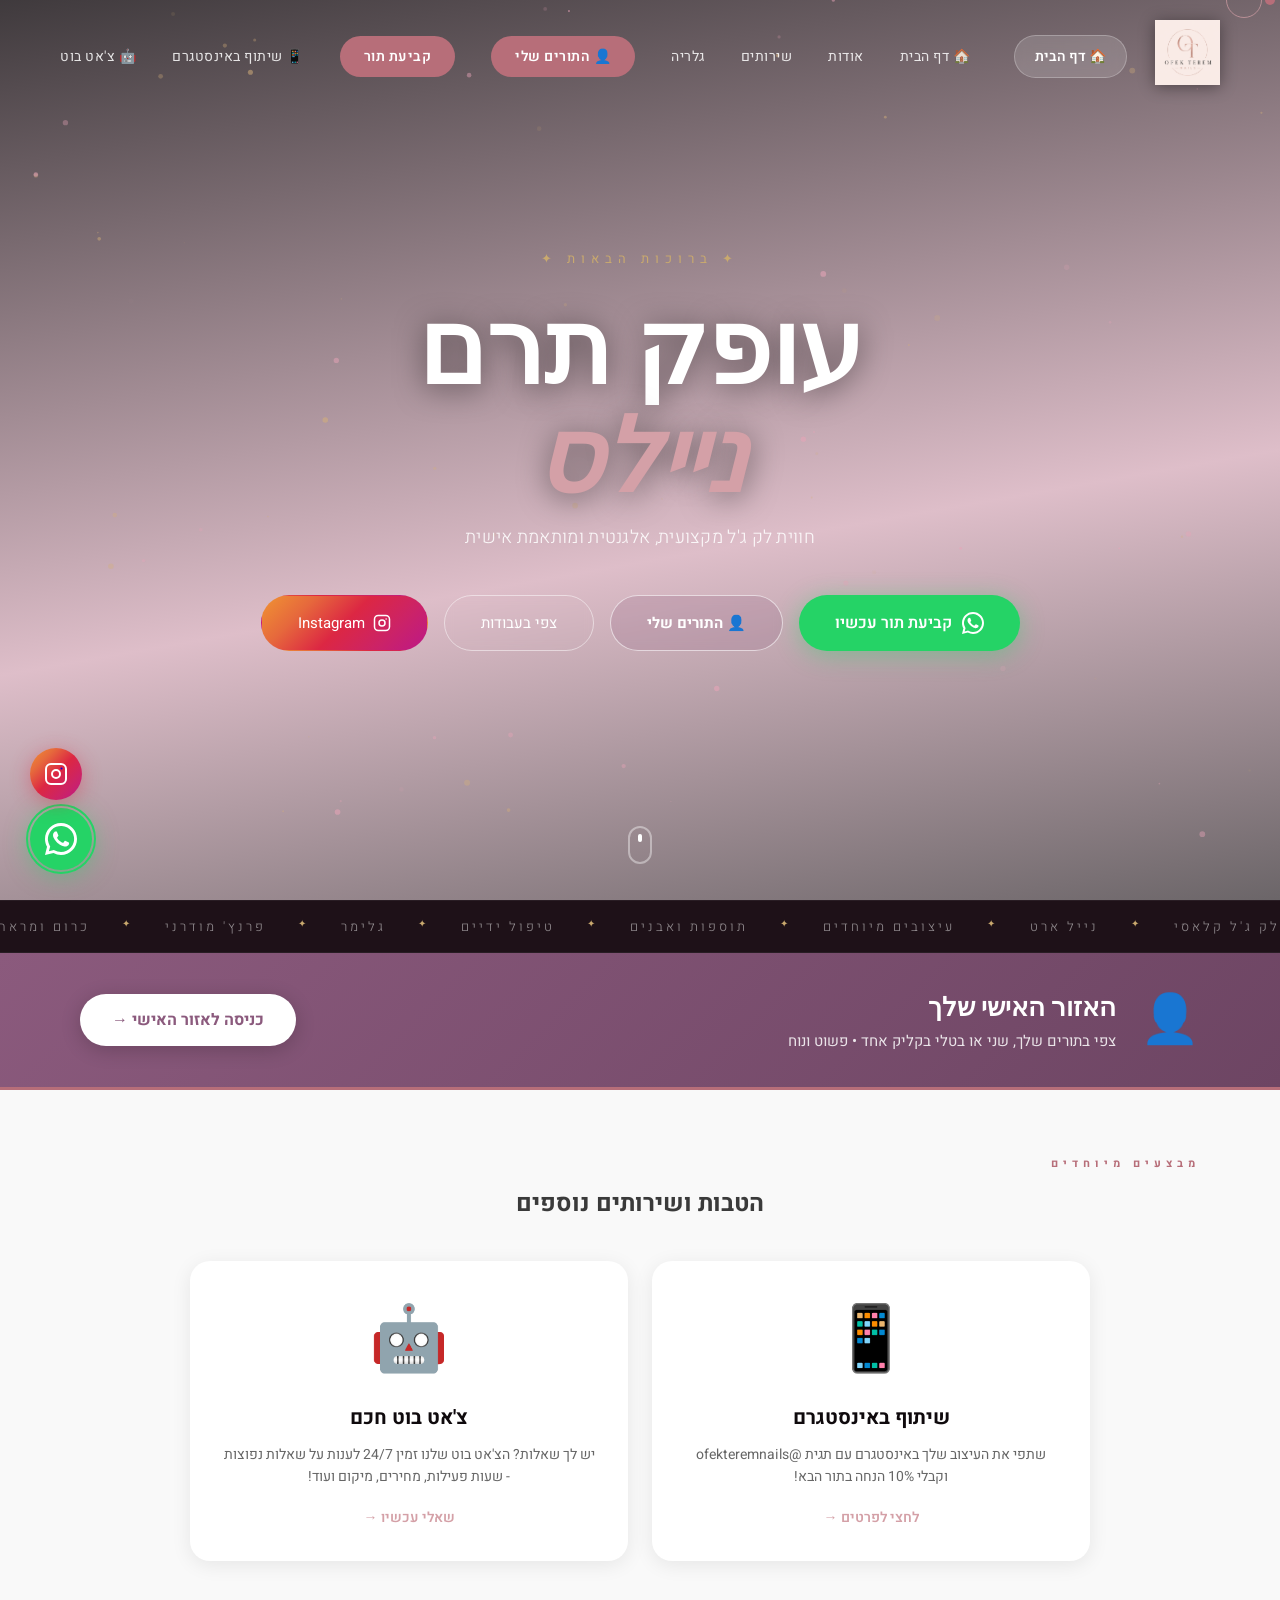
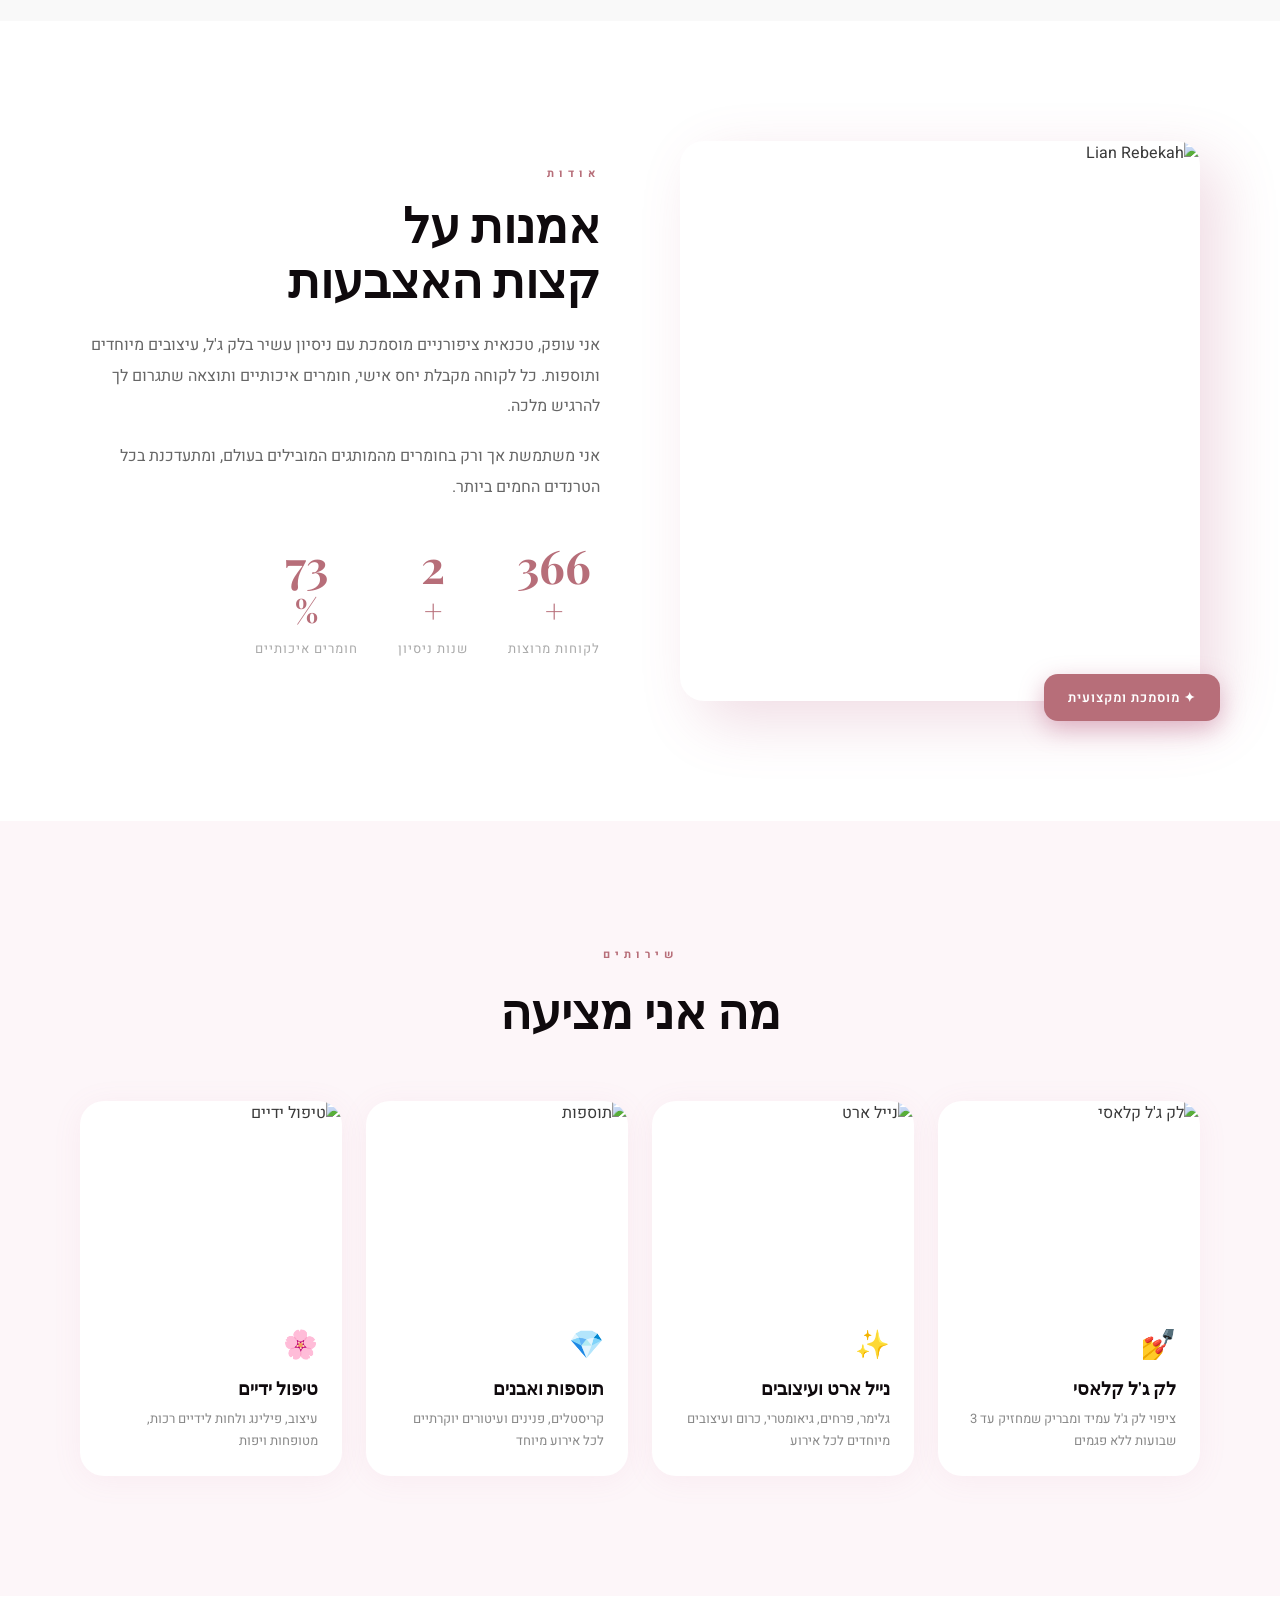
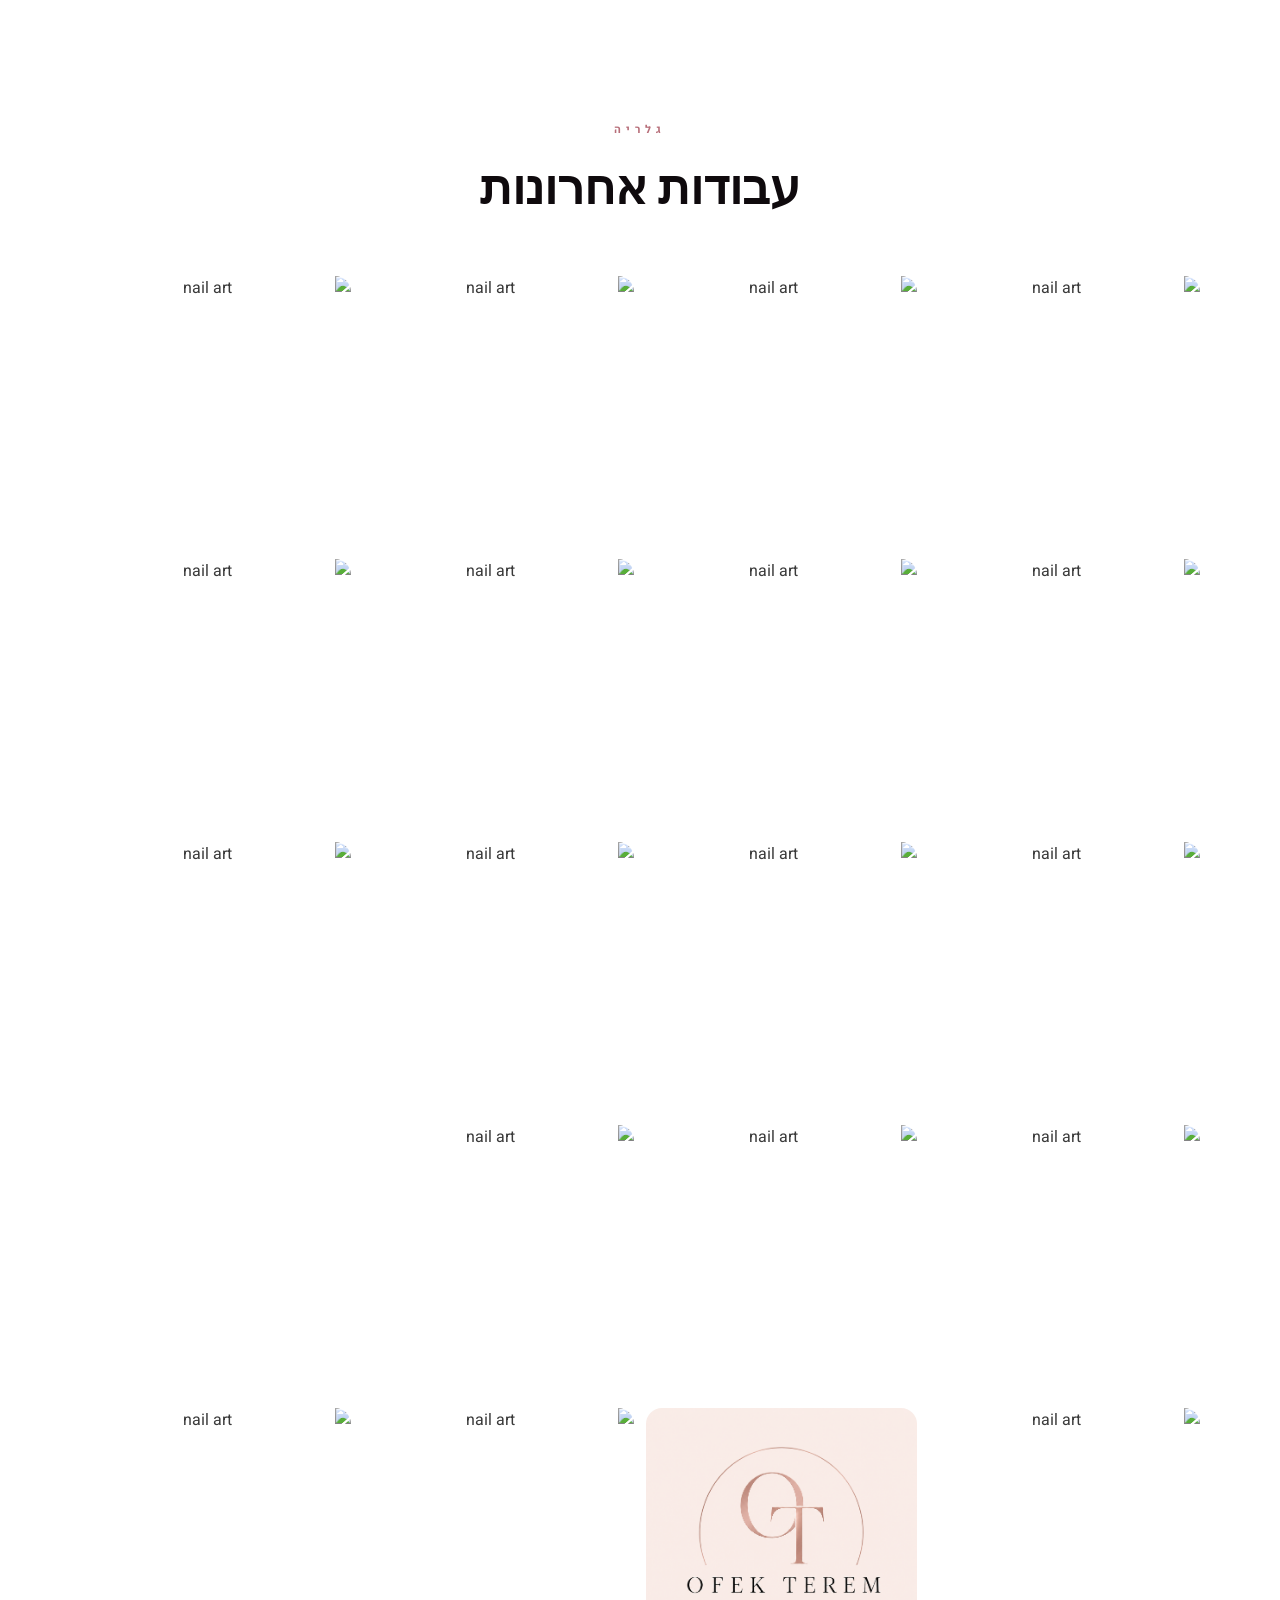
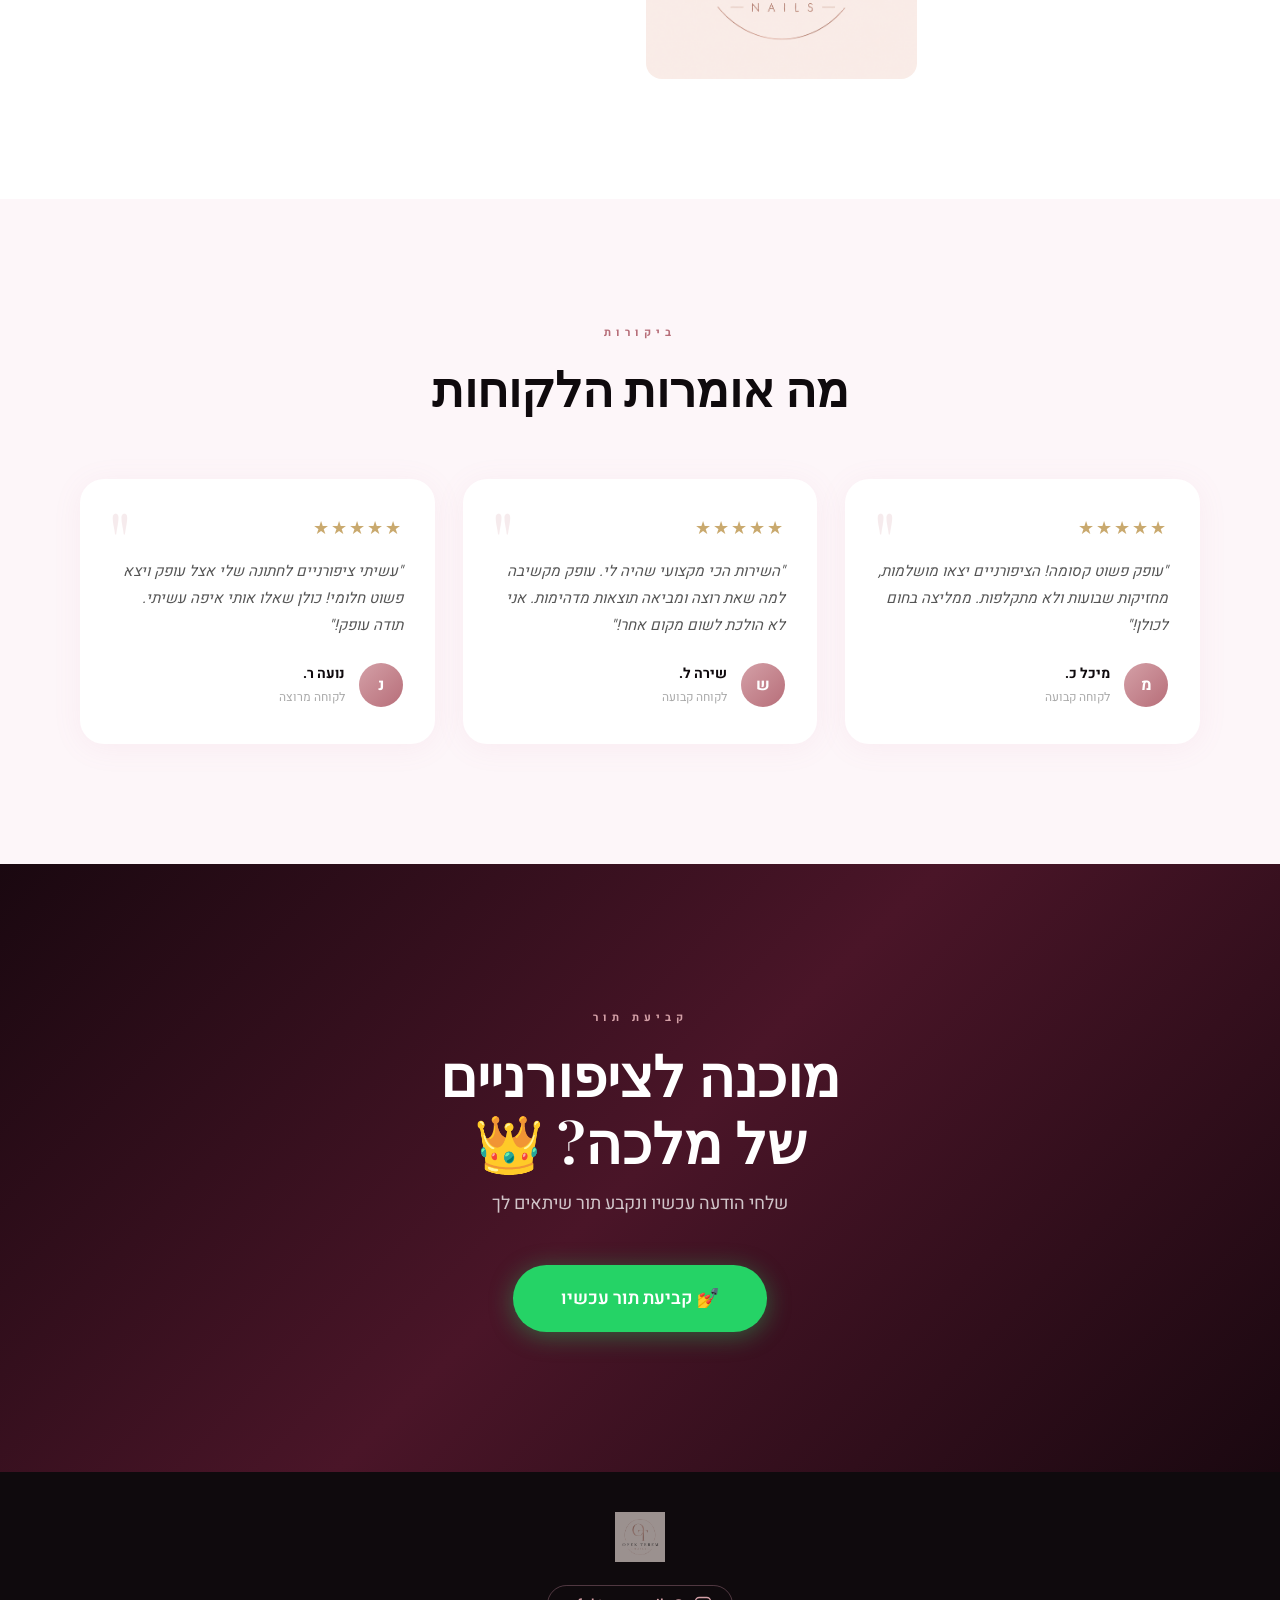
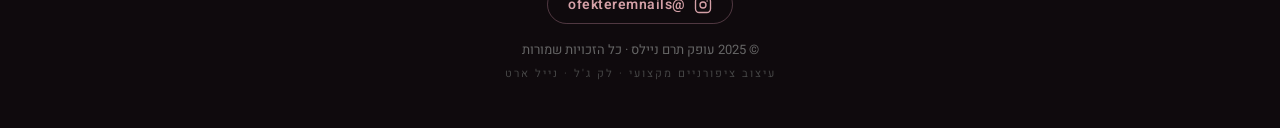
==== commit 740ae0b9: "Add Google Apps Script URL" ====
--- a/index.html
+++ b/index.html
@@ -384,7 +384,7 @@
     if ('serviceWorker' in navigator) navigator.serviceWorker.register('sw.js');
 
     // ── CLIENT LOGIN MODAL ──
-    const WEBAPP_URL_IDX = 'https://script.google.com/macros/s/PASTE_YOUR_WEBAPP_URL_HERE/exec';
+    const WEBAPP_URL_IDX = 'https://script.google.com/macros/s/https://script.google.com/macros/s/AKfycbxWE5GsJqR05MTabvUrtmb1_siLD-pmLwpXHiG3T7AAUkwr07xpOhBbqCZeV4fqx7E/exec/exec';
 
     function openClientLogin(e) {
       e && e.preventDefault();
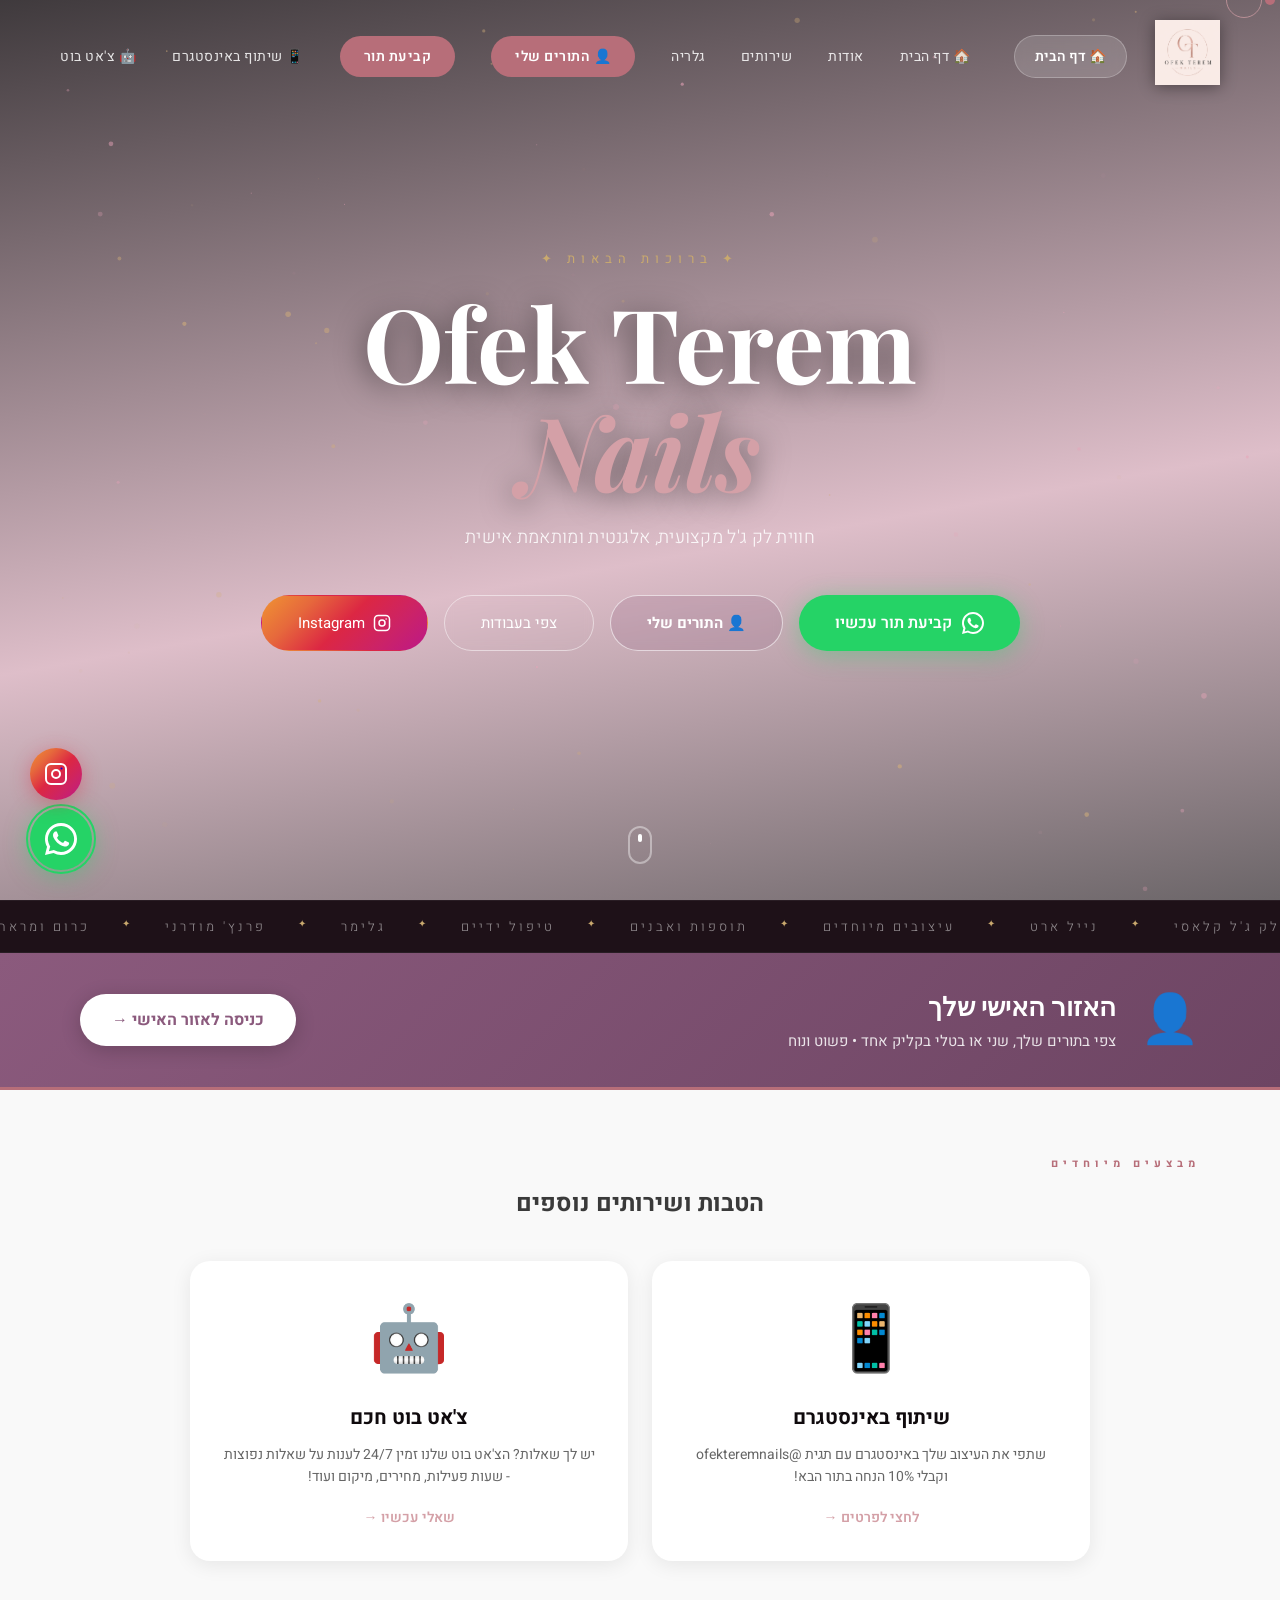
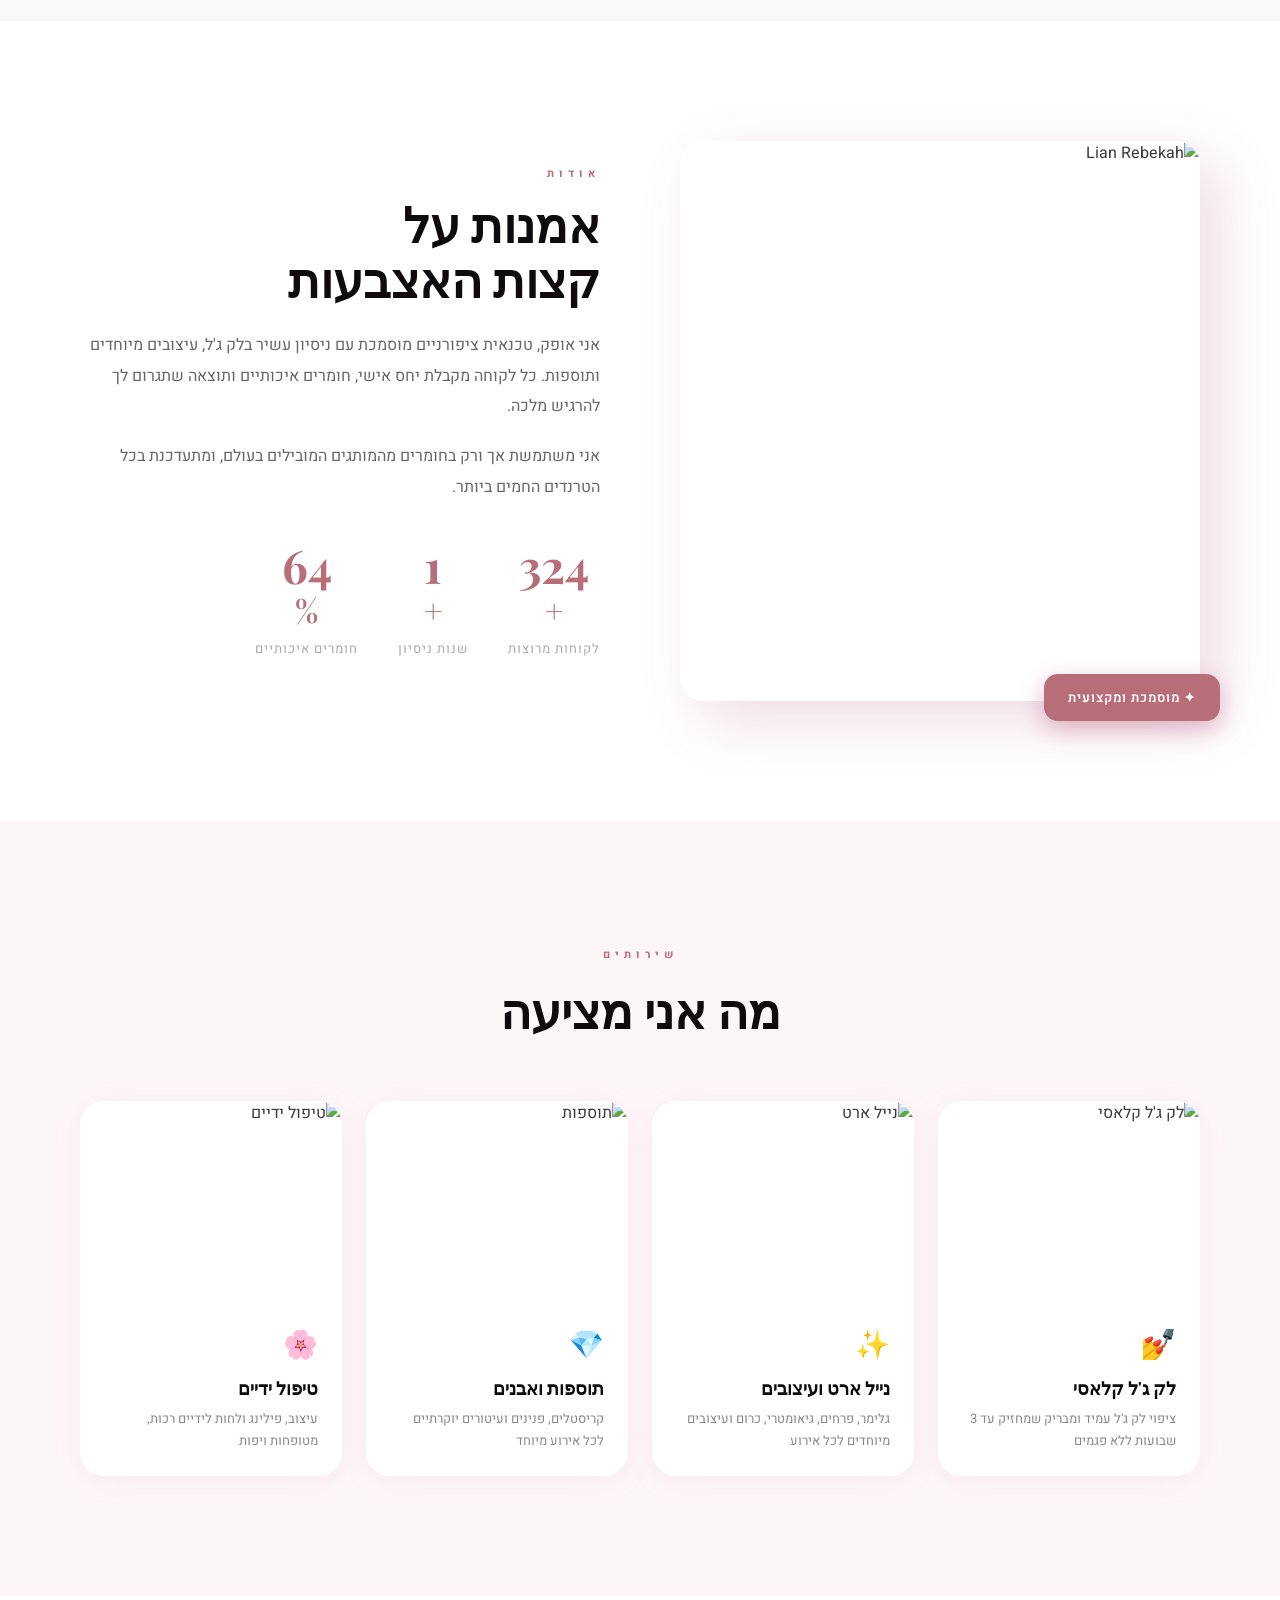
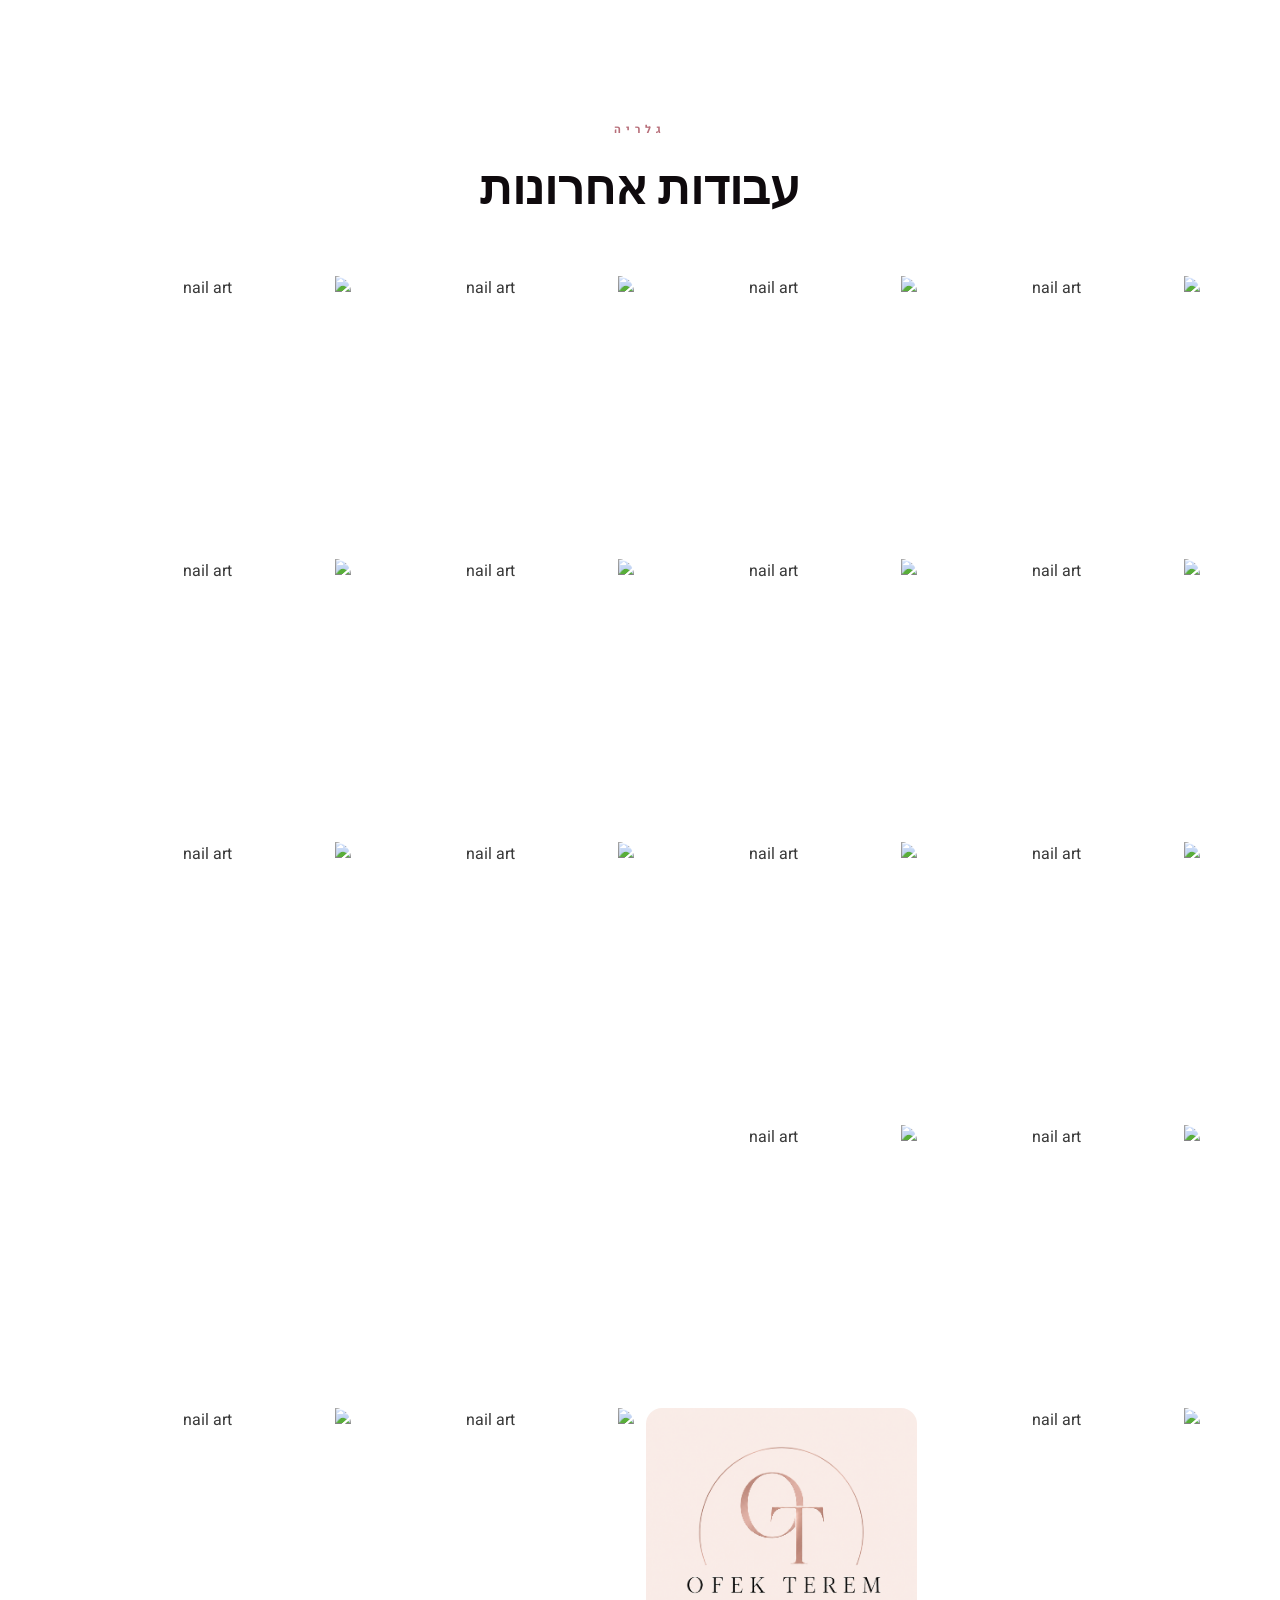
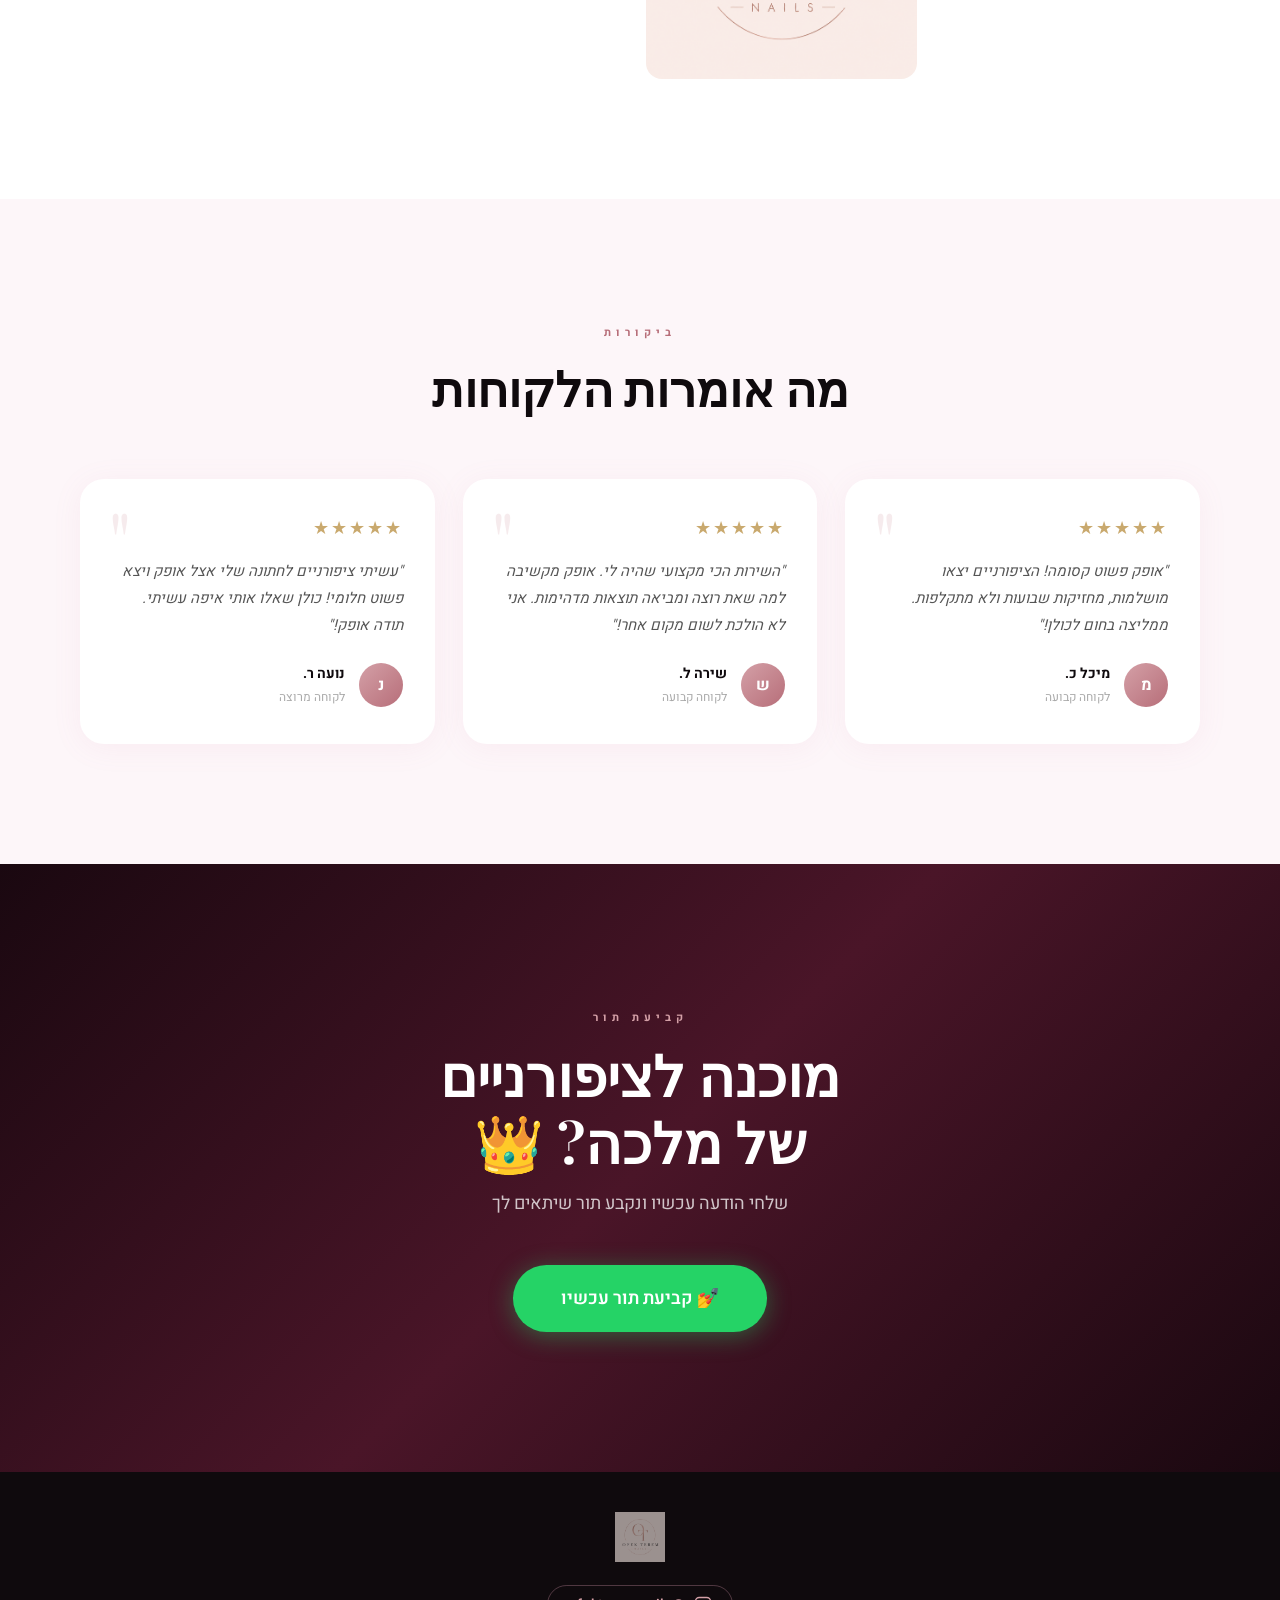
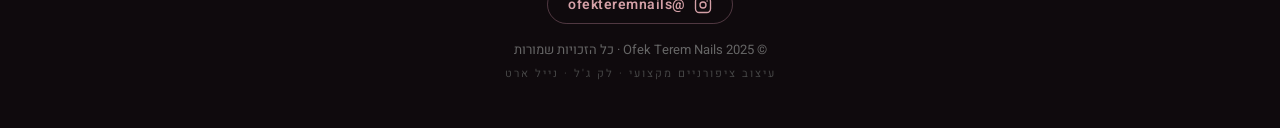
==== commit 473eb1ea: "Fix name: Ofek Terem Nails + correct spelling" ====
--- a/index.html
+++ b/index.html
@@ -3,7 +3,7 @@
 <head>
   <meta charset="UTF-8"/>
   <meta name="viewport" content="width=device-width, initial-scale=1.0"/>
-  <title>עופק תרם ניילס | לק ג'ל מקצועי</title>
+  <title>Ofek Terem Nails | לק ג'ל מקצועי</title>
   <link rel="stylesheet" href="style.css"/>
   <link href="https://fonts.googleapis.com/css2?family=Playfair+Display:ital,wght@0,400;0,700;1,400&family=Heebo:wght@300;400;600;700&display=swap" rel="stylesheet"/>
 </head>
@@ -15,7 +15,7 @@
 
   <!-- NAVBAR -->
   <nav class="navbar" id="navbar">
-    <a href="index.html"><img src="logo.png" alt="עופק תרם ניילס" class="logo"/></a>
+    <a href="index.html"><img src="logo.png" alt="Ofek Terem Nails" class="logo"/></a>
     <a href="index.html" class="home-btn-nav">🏠 דף הבית</a>
     <div id="userStatusBar" style="display:none;position:absolute;top:10px;left:50%;transform:translateX(-50%);background:rgba(139,90,125,0.95);color:#fff;padding:8px 20px;border-radius:25px;font-size:14px;font-weight:600;box-shadow:0 2px 12px rgba(0,0,0,0.15);z-index:100;white-space:nowrap">
       <span id="userStatusText"></span>
@@ -90,7 +90,7 @@
     <div class="hero-overlay"></div>
     <div class="hero-content">
       <p class="hero-tag">✦ ברוכות הבאות ✦</p>
-      <h1 class="hero-title">עופק תרם<br/><em>ניילס</em></h1>
+      <h1 class="hero-title">Ofek Terem<br/><em>Nails</em></h1>
       <p class="hero-desc">חווית לק ג'ל מקצועית, אלגנטית ומותאמת אישית</p>
       <div class="hero-btns">
         <a href="booking.html" class="btn-wa">
@@ -194,7 +194,7 @@
       <div class="about-text fade-in">
         <span class="section-tag">אודות</span>
         <h2>אמנות על<br/>קצות האצבעות</h2>
-        <p>אני עופק, טכנאית ציפורניים מוסמכת עם ניסיון עשיר בלק ג'ל, עיצובים מיוחדים ותוספות. כל לקוחה מקבלת יחס אישי, חומרים איכותיים ותוצאה שתגרום לך להרגיש מלכה.</p>
+        <p>אני אופק, טכנאית ציפורניים מוסמכת עם ניסיון עשיר בלק ג'ל, עיצובים מיוחדים ותוספות. כל לקוחה מקבלת יחס אישי, חומרים איכותיים ותוצאה שתגרום לך להרגיש מלכה.</p>
         <p>אני משתמשת אך ורק בחומרים מהמותגים המובילים בעולם, ומתעדכנת בכל הטרנדים החמים ביותר.</p>
         <div class="stats">
           <div class="stat fade-in"><span class="counter" data-target="500">0</span><span>+</span><p>לקוחות מרוצות</p></div>
@@ -293,7 +293,7 @@
       <div class="reviews-grid">
         <div class="review-card fade-in">
           <div class="stars">★★★★★</div>
-          <p>"עופק פשוט קסומה! הציפורניים יצאו מושלמות, מחזיקות שבועות ולא מתקלפות. ממליצה בחום לכולן!"</p>
+          <p>"אופק פשוט קסומה! הציפורניים יצאו מושלמות, מחזיקות שבועות ולא מתקלפות. ממליצה בחום לכולן!"</p>
           <div class="reviewer">
             <div class="reviewer-avatar">מ</div>
             <div><strong>מיכל כ.</strong><span>לקוחה קבועה</span></div>
@@ -301,7 +301,7 @@
         </div>
         <div class="review-card fade-in">
           <div class="stars">★★★★★</div>
-          <p>"השירות הכי מקצועי שהיה לי. עופק מקשיבה למה שאת רוצה ומביאה תוצאות מדהימות. אני לא הולכת לשום מקום אחר!"</p>
+          <p>"השירות הכי מקצועי שהיה לי. אופק מקשיבה למה שאת רוצה ומביאה תוצאות מדהימות. אני לא הולכת לשום מקום אחר!"</p>
           <div class="reviewer">
             <div class="reviewer-avatar">ש</div>
             <div><strong>שירה ל.</strong><span>לקוחה קבועה</span></div>
@@ -309,7 +309,7 @@
         </div>
         <div class="review-card fade-in">
           <div class="stars">★★★★★</div>
-          <p>"עשיתי ציפורניים לחתונה שלי אצל עופק ויצא פשוט חלומי! כולן שאלו אותי איפה עשיתי. תודה עופק!"</p>
+          <p>"עשיתי ציפורניים לחתונה שלי אצל אופק ויצא פשוט חלומי! כולן שאלו אותי איפה עשיתי. תודה אופק!"</p>
           <div class="reviewer">
             <div class="reviewer-avatar">נ</div>
             <div><strong>נועה ר.</strong><span>לקוחה מרוצה</span></div>
@@ -345,7 +345,7 @@
         @ofekteremnails
       </a>
     </div>
-    <p>© 2025 עופק תרם ניילס · כל הזכויות שמורות</p>
+    <p>© 2025 Ofek Terem Nails · כל הזכויות שמורות</p>
     <p class="footer-sub">עיצוב ציפורניים מקצועי · לק ג'ל · נייל ארט</p>
   </footer>
 
@@ -494,8 +494,8 @@
           const statusColor = a.status === 'confirmed' ? '#25D366' : '#f0a500';
           const d = new Date(a.date);
           const dateLabel = d.toLocaleDateString('he-IL', { weekday: 'long', day: 'numeric', month: 'long' });
-          const cancelMsg = encodeURIComponent(`היי עופק! 💅\nאני רוצה לבטל את התור שלי:\n💅 ${a.serviceName}\n📅 ${dateLabel}\n🕐 ${a.time}\nתודה!`);
-          const changeMsg = encodeURIComponent(`היי עופק! 💅\nאני רוצה לשנות את התור שלי:\n💅 ${a.serviceName}\n📅 ${dateLabel}\n🕐 ${a.time}\nאפשר לתאם זמן אחר?`);
+          const cancelMsg = encodeURIComponent(`היי אופק! 💅\nאני רוצה לבטל את התור שלי:\n💅 ${a.serviceName}\n📅 ${dateLabel}\n🕐 ${a.time}\nתודה!`);
+          const changeMsg = encodeURIComponent(`היי אופק! 💅\nאני רוצה לשנות את התור שלי:\n💅 ${a.serviceName}\n📅 ${dateLabel}\n🕐 ${a.time}\nאפשר לתאם זמן אחר?`);
           return `
             <div class="cl-appt-card">
               <div class="cl-appt-status" style="color:${statusColor}">${statusEmoji} ${statusText}</div>
@@ -506,7 +506,7 @@
                 <a href="https://wa.me/${waPhone}?text=${cancelMsg}" target="_blank" class="cl-appt-btn cancel">✕ ביטול</a>
               </div>
               <div style="margin-top:8px;text-align:center;font-size:12px;color:#999">
-                ביטלת בטעות? <a href="https://wa.me/${waPhone}?text=${encodeURIComponent(`היי עופק! 💅\nביטלתי בטעות את התור:\n💅 ${a.serviceName}\n📅 ${dateLabel}\n🕐 ${a.time}\nאשמח להחזיר אותו!`)}" target="_blank" style="color:#e8a4b8;text-decoration:underline">↩️ החזרת תור</a>
+                ביטלת בטעות? <a href="https://wa.me/${waPhone}?text=${encodeURIComponent(`היי אופק! 💅\nביטלתי בטעות את התור:\n💅 ${a.serviceName}\n📅 ${dateLabel}\n🕐 ${a.time}\nאשמח להחזיר אותו!`)}" target="_blank" style="color:#e8a4b8;text-decoration:underline">↩️ החזרת תור</a>
               </div>
             </div>`;
         }).join('');
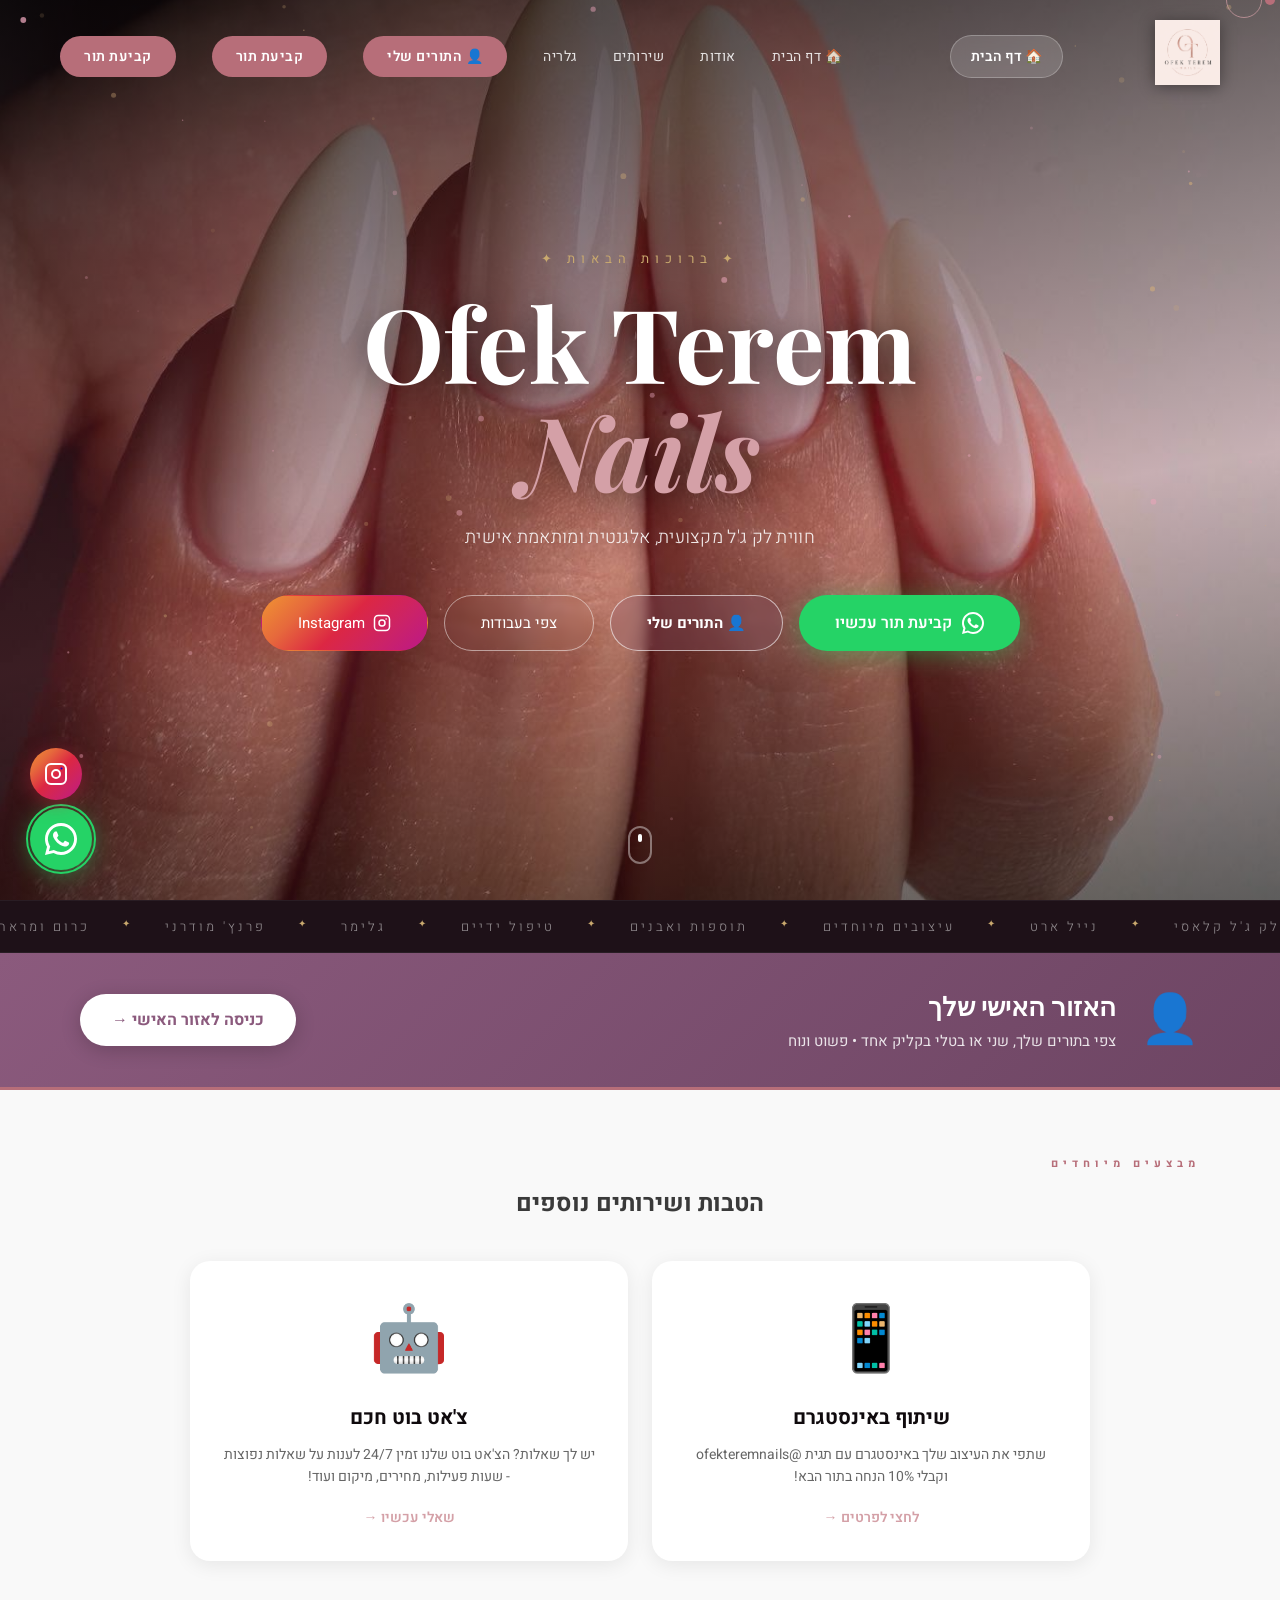
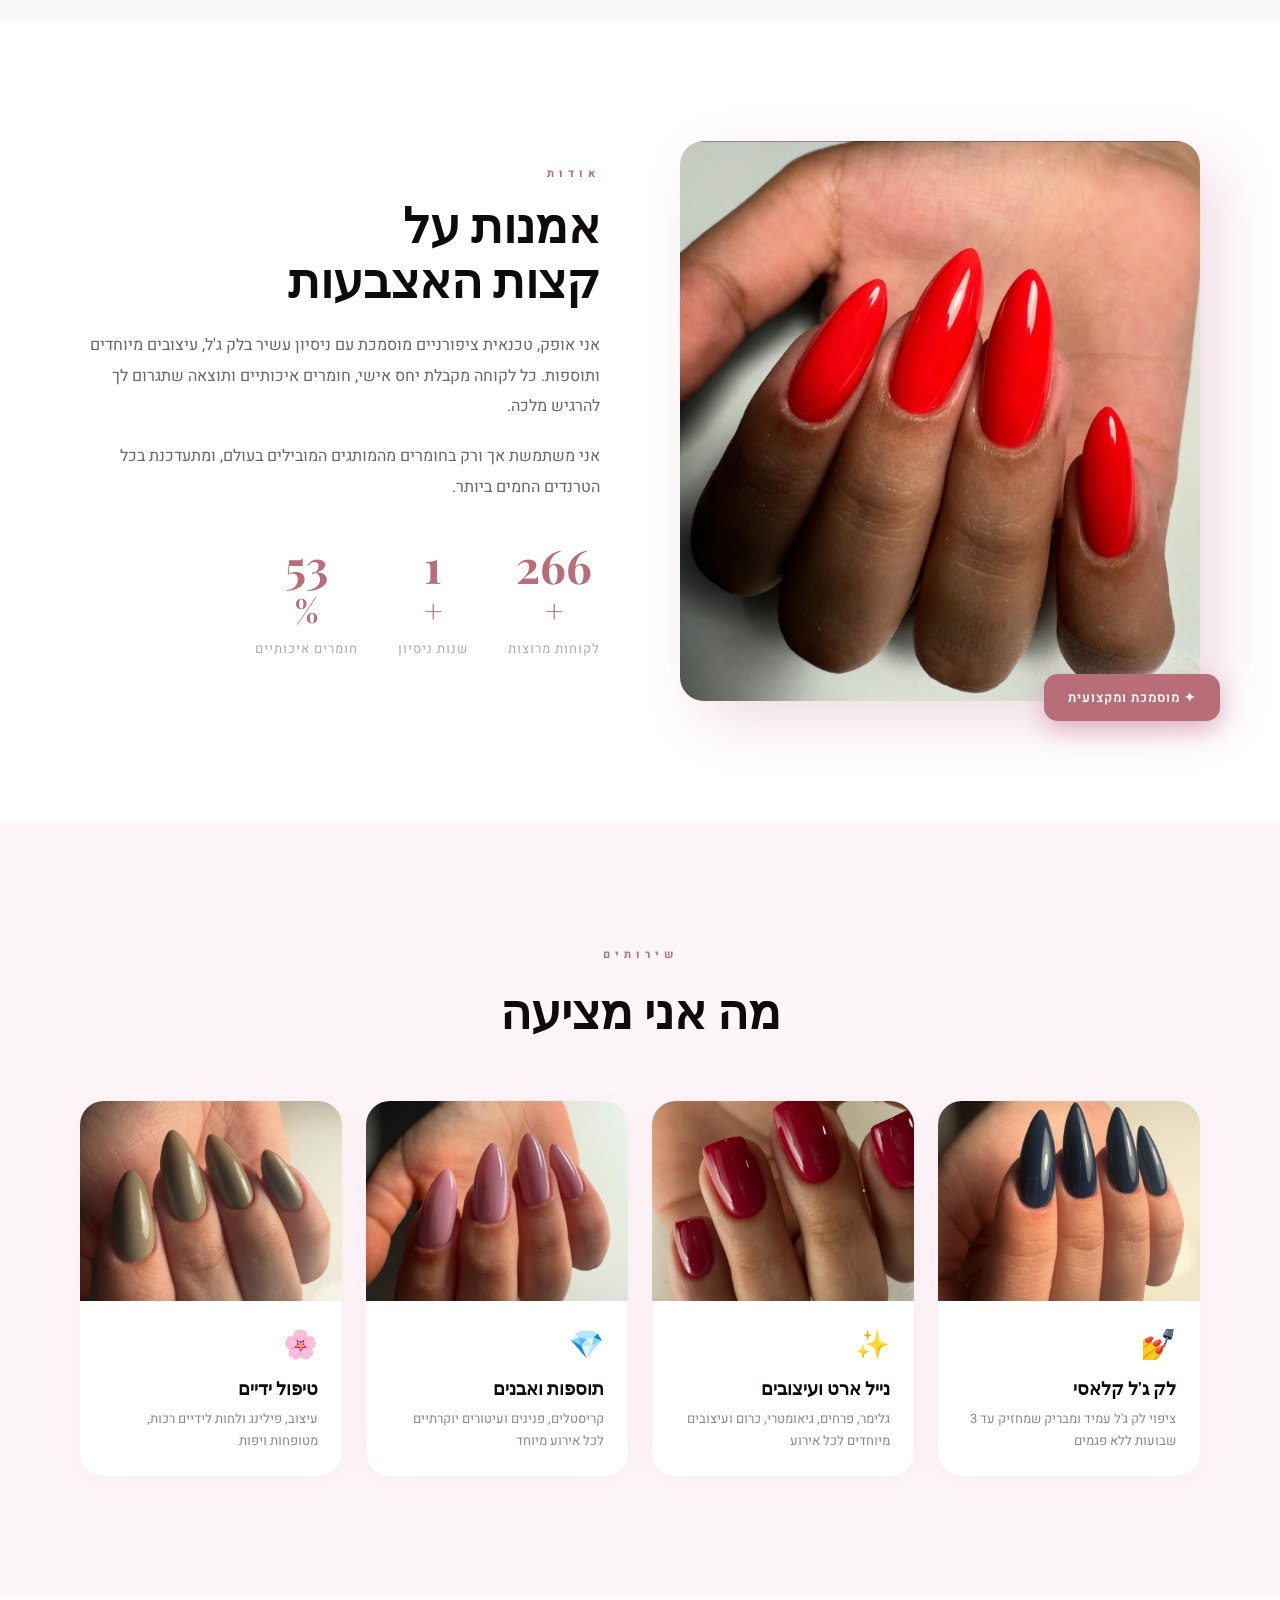
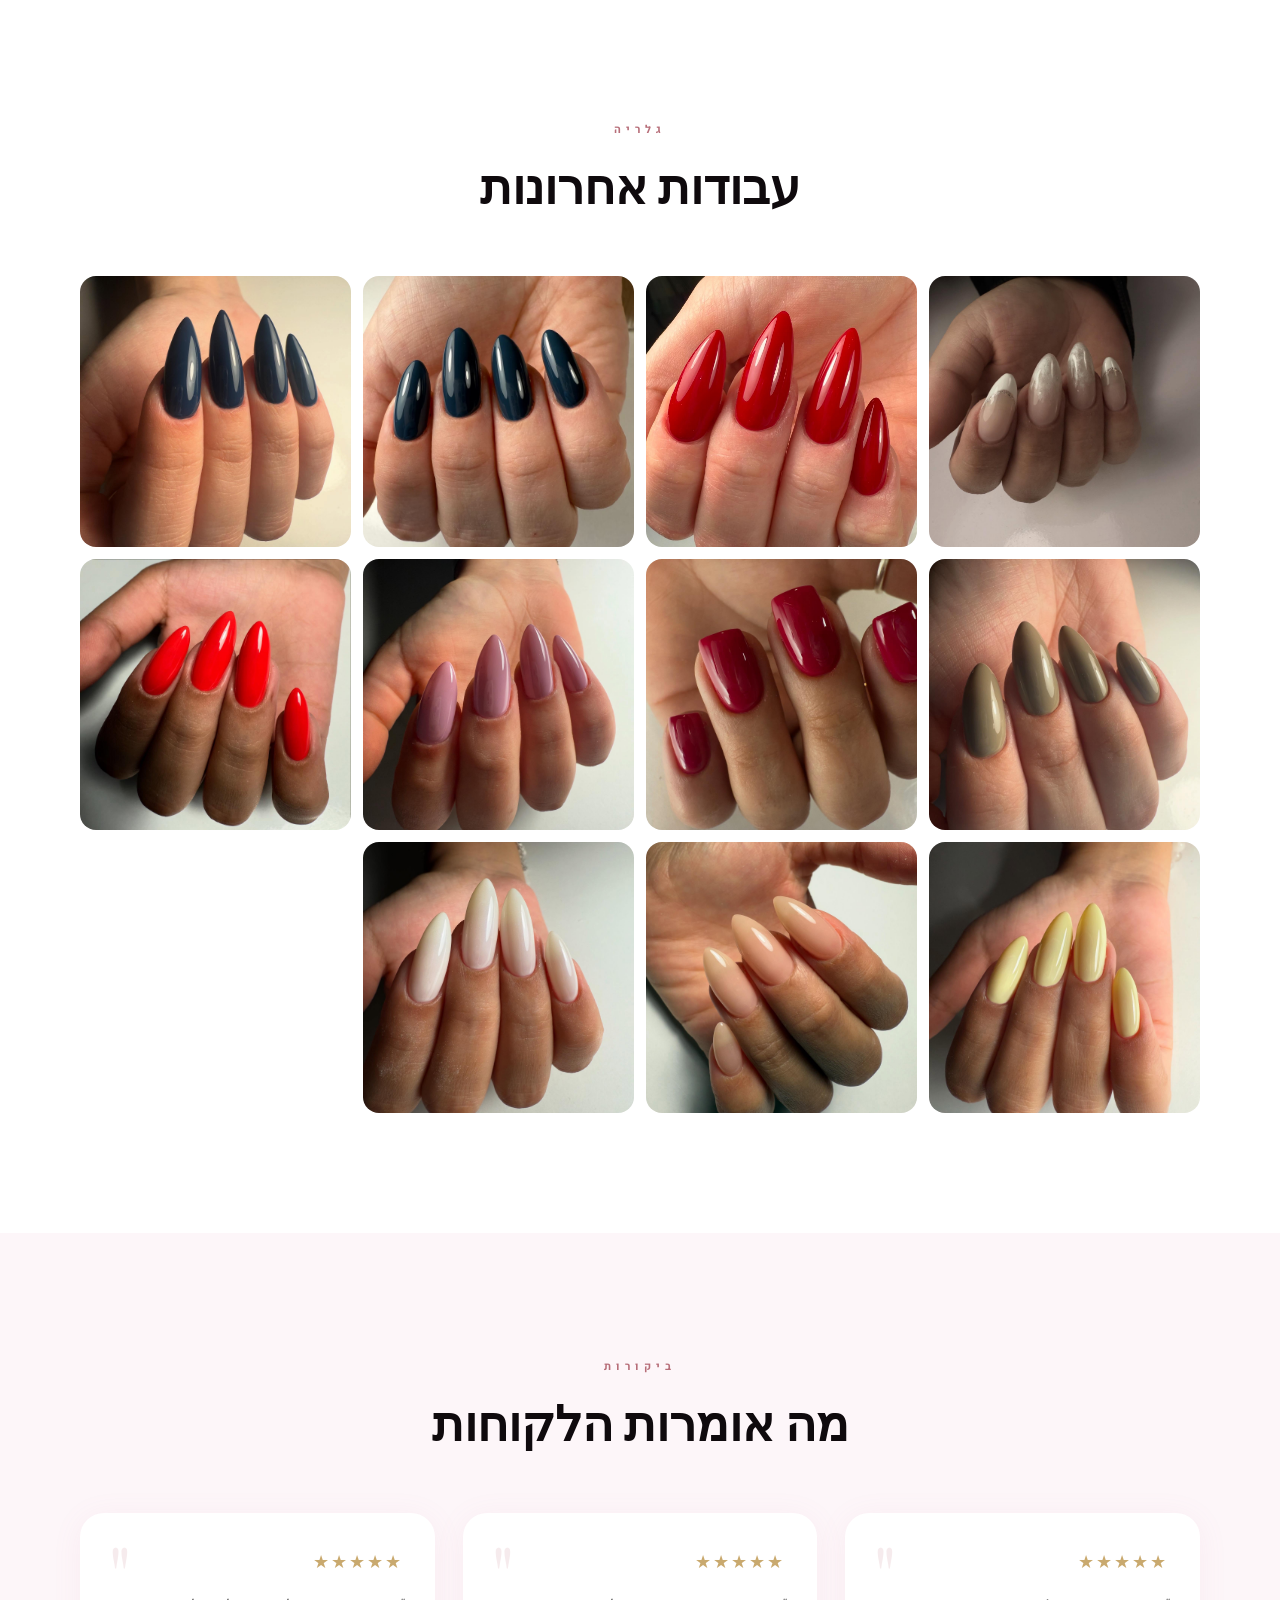
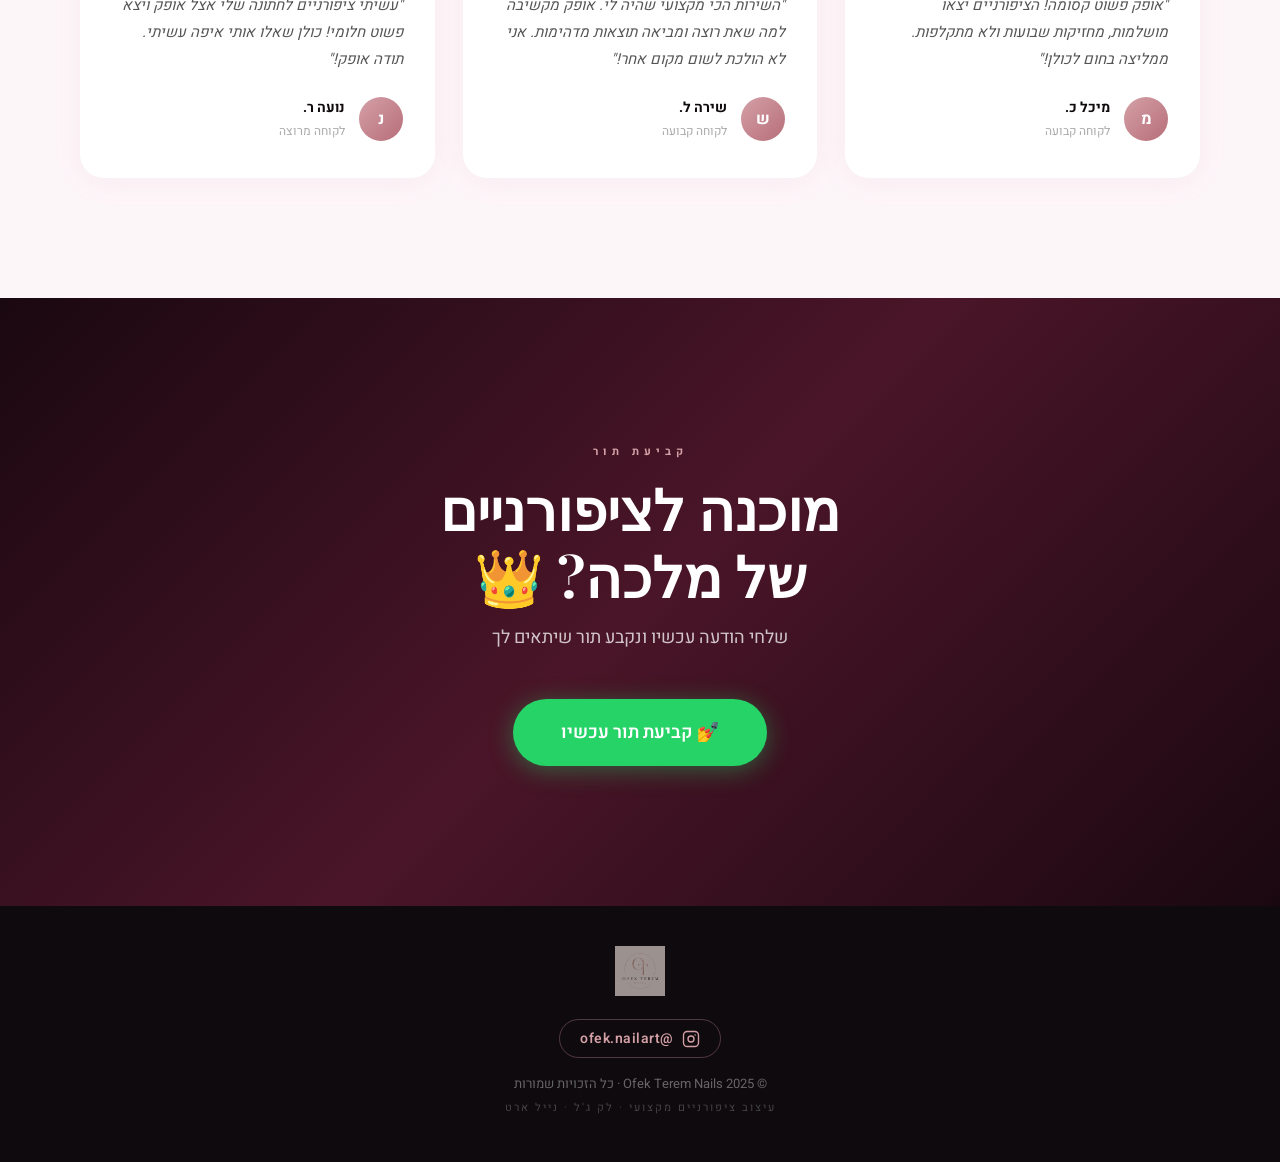
==== commit 97da13cd: "Update gallery, hero, Instagram with Ofek real images" ====
--- a/index.html
+++ b/index.html
@@ -28,8 +28,7 @@
       <li><a href="#gallery">גלריה</a></li>
       <li><a href="my-appointments.html" class="nav-cta" style="background:#8b5a7d">👤 התורים שלי</a></li>
       <li><a href="booking.html" class="nav-cta">קביעת תור</a></li>
-      <li><a href="instagram-share.html">📱 שיתוף באינסטגרם</a></li>
-      <li><a href="chatbot.html">🤖 צ'אט בוט</a></li>
+          <li><a href="booking.html" class="nav-cta">קביעת תור</a></li>
     </ul>
     <button class="hamburger" id="hamburger">&#9776;</button>
   </nav>
@@ -44,8 +43,6 @@
       <li><a href="#gallery" class="mob-link">גלריה</a></li>
       <li><a href="my-appointments.html" class="mob-link">👤 התורים שלי</a></li>
       <li><a href="booking.html" class="mob-link">קביעת תור</a></li>
-      <li><a href="instagram-share.html" class="mob-link">📱 שיתוף באינסטגרם</a></li>
-      <li><a href="chatbot.html" class="mob-link">🤖 צ'אט בוט</a></li>
     </ul>
   </div>
 
@@ -99,7 +96,7 @@
         </a>
         <a href="my-appointments.html" class="btn-outline btn-hero-login" style="background:rgba(139,90,125,0.2);border-color:rgba(255,255,255,0.7)"><strong>👤 התורים שלי</strong></a>
         <a href="#gallery" class="btn-outline">צפי בעבודות</a>
-        <a href="https://www.instagram.com/ofekteremnails/" target="_blank" class="btn-outline btn-ig-hero">
+        <a href="https://www.instagram.com/ofek.nailart" target="_blank" class="btn-outline btn-ig-hero">
           <svg viewBox="0 0 24 24" fill="none" stroke="currentColor" stroke-width="2" stroke-linecap="round" stroke-linejoin="round"><rect x="2" y="2" width="20" height="20" rx="5" ry="5"/><circle cx="12" cy="12" r="4"/><circle cx="17.5" cy="6.5" r="1" fill="currentColor" stroke="none"/></svg>
           Instagram
         </a>
@@ -110,10 +107,10 @@
     </div>
     <!-- Hero image slideshow -->
     <div class="hero-slides">
-      <div class="hero-slide active" style="background-image:url('ofekteremnails_1770156111_3824668762218231546_63509868957.jpg')"></div>
-      <div class="hero-slide" style="background-image:url('ofekteremnails_1769153861_3816261650098218404_63509868957.jpg')"></div>
-      <div class="hero-slide" style="background-image:url('ofekteremnails_1768157840_3807906414572865194_63509868957.jpg')"></div>
-      <div class="hero-slide" style="background-image:url('logo.png')"></div>
+      <div class="hero-slide active" style="background-image:url('ofek.nailart_1756649325_3711365998533485062_60123984975.jpg')"></div>
+      <div class="hero-slide" style="background-image:url('ofek.nailart_1754834006_3696138001029639220_60123984975.jpg')"></div>
+      <div class="hero-slide" style="background-image:url('ofek.nailart_1753882273_3688154286314952830_60123984975.jpg')"></div>
+      <div class="hero-slide" style="background-image:url('ofek.nailart_1765367768_3784501594935865221_60123984975.jpg')"></div>
     </div>
   </section>
 
@@ -188,7 +185,7 @@
   <section class="about" id="about">
     <div class="container about-grid">
       <div class="about-img-wrap fade-in">
-        <img src="ofekteremnails_1769023273_3815166199051593265_63509868957.jpg" alt="Lian Rebekah"/>
+        <img src="ofek.nailart_1748540533_3643344521622814415_60123984975.jpg" alt="אופק תרם ניילס"/>
         <div class="about-badge">✦ מוסמכת ומקצועית</div>
       </div>
       <div class="about-text fade-in">
@@ -212,7 +209,7 @@
       <h2>מה אני מציעה</h2>
       <div class="services-grid">
         <div class="service-card fade-in">
-          <div class="service-img"><img src="ofekteremnails_1762260619_3758436939784274596_63509868957.jpg" alt="לק ג'ל קלאסי"/></div>
+          <div class="service-img"><img src="ofek.nailart_1741805351_3586845720620084802_60123984975.jpg" alt="לק ג'ל קלאסי"/></div>
           <div class="service-body">
             <div class="service-icon">💅</div>
             <h3>לק ג'ל קלאסי</h3>
@@ -220,7 +217,7 @@
           </div>
         </div>
         <div class="service-card fade-in">
-          <div class="service-img"><img src="ofekteremnails_1767033553_3798475214821030980_63509868957.jpg" alt="נייל ארט"/></div>
+          <div class="service-img"><img src="ofek.nailart_1744130865_3606353542483442605_60123984975.jpg" alt="נייל ארט"/></div>
           <div class="service-body">
             <div class="service-icon">✨</div>
             <h3>נייל ארט ועיצובים</h3>
@@ -228,7 +225,7 @@
           </div>
         </div>
         <div class="service-card fade-in">
-          <div class="service-img"><img src="ofekteremnails_1768844199_3813664011901003386_63509868957.jpg" alt="תוספות"/></div>
+          <div class="service-img"><img src="ofek.nailart_1745775202_3620147239318476923_60123984975.jpg" alt="תוספות"/></div>
           <div class="service-body">
             <div class="service-icon">💎</div>
             <h3>תוספות ואבנים</h3>
@@ -236,7 +233,7 @@
           </div>
         </div>
         <div class="service-card fade-in">
-          <div class="service-img"><img src="ofekteremnails_1765104720_3782294990098324166_63509868957.jpg" alt="טיפול ידיים"/></div>
+          <div class="service-img"><img src="ofek.nailart_1741954321_3588095366143289765_60123984975.jpg" alt="טיפול ידיים"/></div>
           <div class="service-body">
             <div class="service-icon">🌸</div>
             <h3>טיפול ידיים</h3>
@@ -253,26 +250,18 @@
       <span class="section-tag">גלריה</span>
       <h2>עבודות אחרונות</h2>
       <div class="gallery-grid">
-        <div class="gallery-item fade-in" onclick="openLightbox(0)"><img src="ofekteremnails_1756675467_3711585291971640545_63509868957.jpg" alt="nail art"/><div class="gallery-overlay"><span>צפי</span></div></div>
-        <div class="gallery-item fade-in" onclick="openLightbox(1)"><img src="ofekteremnails_1761249982_3749959106288190159_63509868957.jpg" alt="nail art"/><div class="gallery-overlay"><span>צפי</span></div></div>
-        <div class="gallery-item fade-in" onclick="openLightbox(2)"><img src="ofekteremnails_1761852504_3755013426746495935_63509868957.jpg" alt="nail art"/><div class="gallery-overlay"><span>צפי</span></div></div>
-        <div class="gallery-item fade-in" onclick="openLightbox(3)"><img src="ofekteremnails_1762260619_3758436939784274596_63509868957.jpg" alt="nail art"/><div class="gallery-overlay"><span>צפי</span></div></div>
-        <div class="gallery-item fade-in" onclick="openLightbox(4)"><img src="ofekteremnails_1762710562_3762211337473380088_63509868957.jpg" alt="nail art"/><div class="gallery-overlay"><span>צפי</span></div></div>
-        <div class="gallery-item fade-in" onclick="openLightbox(5)"><img src="ofekteremnails_1765104720_3782294990098324166_63509868957.jpg" alt="nail art"/><div class="gallery-overlay"><span>צפי</span></div></div>
-        <div class="gallery-item fade-in" onclick="openLightbox(6)"><img src="ofekteremnails_1766259286_3791980189065181661_63509868957.jpg" alt="nail art"/><div class="gallery-overlay"><span>צפי</span></div></div>
-        <div class="gallery-item fade-in" onclick="openLightbox(7)"><img src="ofekteremnails_1767033553_3798475214821030980_63509868957.jpg" alt="nail art"/><div class="gallery-overlay"><span>צפי</span></div></div>
-        <div class="gallery-item fade-in" onclick="openLightbox(8)"><img src="ofekteremnails_1767559165_3802884371632643582_63509868957.jpg" alt="nail art"/><div class="gallery-overlay"><span>צפי</span></div></div>
-        <div class="gallery-item fade-in" onclick="openLightbox(9)"><img src="ofekteremnails_1767902769_3805766730753250624_63509868957.jpg" alt="nail art"/><div class="gallery-overlay"><span>צפי</span></div></div>
-        <div class="gallery-item fade-in" onclick="openLightbox(10)"><img src="ofekteremnails_1768157840_3807906414572865194_63509868957.jpg" alt="nail art"/><div class="gallery-overlay"><span>צפי</span></div></div>
-        <div class="gallery-item fade-in" onclick="openLightbox(11)"><img src="ofekteremnails_1768844199_3813664011901003386_63509868957.jpg" alt="nail art"/><div class="gallery-overlay"><span>צפי</span></div></div>
-        <div class="gallery-item fade-in" onclick="openLightbox(12)"><img src="ofekteremnails_1768844199_3813664011959720730_63509868957.jpg" alt="nail art"/><div class="gallery-overlay"><span>צפי</span></div></div>
-        <div class="gallery-item fade-in" onclick="openLightbox(13)"><img src="ofekteremnails_1768844199_3813664012110722781_63509868957.jpg" alt="nail art"/><div class="gallery-overlay"><span>צפי</span></div></div>
-        <div class="gallery-item fade-in" onclick="openLightbox(14)"><img src="ofekteremnails_1769023273_3815166199051593265_63509868957.jpg" alt="nail art"/><div class="gallery-overlay"><span>צפי</span></div></div>
-        <div class="gallery-item fade-in" onclick="openLightbox(15)"><img src="ofekteremnails_1769153861_3816261650098218404_63509868957.jpg" alt="nail art"/><div class="gallery-overlay"><span>צפי</span></div></div>
-        <div class="gallery-item fade-in" onclick="openLightbox(16)"><img src="ofekteremnails_1770156111_3824668762218231546_63509868957.jpg" alt="nail art"/><div class="gallery-overlay"><span>צפי</span></div></div>
-        <div class="gallery-item fade-in" onclick="openLightbox(17)"><img src="logo.png" alt="nail art"/><div class="gallery-overlay"><span>צפי</span></div></div>
-        <div class="gallery-item fade-in" onclick="openLightbox(18)"><img src="672342730_17959409364116958_3050598081718788803_n.jpg" alt="nail art"/><div class="gallery-overlay"><span>צפי</span></div></div>
-        <div class="gallery-item fade-in" onclick="openLightbox(19)"><img src="673803089_17959936929116958_6984336937674234814_n.jpg" alt="nail art"/><div class="gallery-overlay"><span>צפי</span></div></div>
+        <div class="gallery-item fade-in" onclick="openLightbox(0)"><img src="ofek.nailart_1735125255_3530809011801703242_60123984975.jpg" alt="nail art"/><div class="gallery-overlay"><span>צפי</span></div></div>
+        <div class="gallery-item fade-in" onclick="openLightbox(1)"><img src="ofek.nailart_1735474369_3533737589384366486_60123984975.jpg" alt="nail art"/><div class="gallery-overlay"><span>צפי</span></div></div>
+        <div class="gallery-item fade-in" onclick="openLightbox(2)"><img src="ofek.nailart_1736934213_3545983651201508236_60123984975.jpg" alt="nail art"/><div class="gallery-overlay"><span>צפי</span></div></div>
+        <div class="gallery-item fade-in" onclick="openLightbox(3)"><img src="ofek.nailart_1741805351_3586845720620084802_60123984975.jpg" alt="nail art"/><div class="gallery-overlay"><span>צפי</span></div></div>
+        <div class="gallery-item fade-in" onclick="openLightbox(4)"><img src="ofek.nailart_1741954321_3588095366143289765_60123984975.jpg" alt="nail art"/><div class="gallery-overlay"><span>צפי</span></div></div>
+        <div class="gallery-item fade-in" onclick="openLightbox(5)"><img src="ofek.nailart_1744130865_3606353542483442605_60123984975.jpg" alt="nail art"/><div class="gallery-overlay"><span>צפי</span></div></div>
+        <div class="gallery-item fade-in" onclick="openLightbox(6)"><img src="ofek.nailart_1745775202_3620147239318476923_60123984975.jpg" alt="nail art"/><div class="gallery-overlay"><span>צפי</span></div></div>
+        <div class="gallery-item fade-in" onclick="openLightbox(7)"><img src="ofek.nailart_1748540533_3643344521622814415_60123984975.jpg" alt="nail art"/><div class="gallery-overlay"><span>צפי</span></div></div>
+        <div class="gallery-item fade-in" onclick="openLightbox(8)"><img src="ofek.nailart_1753882273_3688154286314952830_60123984975.jpg" alt="nail art"/><div class="gallery-overlay"><span>צפי</span></div></div>
+        <div class="gallery-item fade-in" onclick="openLightbox(9)"><img src="ofek.nailart_1754834006_3696138001029639220_60123984975.jpg" alt="nail art"/><div class="gallery-overlay"><span>צפי</span></div></div>
+        <div class="gallery-item fade-in" onclick="openLightbox(10)"><img src="ofek.nailart_1756649325_3711365998533485062_60123984975.jpg" alt="nail art"/><div class="gallery-overlay"><span>צפי</span></div></div>
+        <div class="gallery-item fade-in" onclick="openLightbox(11)"><img src="ofek.nailart_1765367768_3784501594935865221_60123984975.jpg" alt="nail art"/><div class="gallery-overlay"><span>צפי</span></div></div>
       </div>
     </div>
   </section>
@@ -336,13 +325,13 @@
   <footer>
     <img src="logo.png" alt="logo" class="footer-logo"/>
     <div class="footer-social">
-      <a href="https://www.instagram.com/ofekteremnails/" target="_blank" class="footer-ig">
+      <a href="https://www.instagram.com/ofek.nailart" target="_blank" class="footer-ig">
         <svg viewBox="0 0 24 24" fill="none" stroke="currentColor" stroke-width="1.8" stroke-linecap="round" stroke-linejoin="round">
           <rect x="2" y="2" width="20" height="20" rx="5" ry="5"/>
           <circle cx="12" cy="12" r="4"/>
           <circle cx="17.5" cy="6.5" r="1" fill="currentColor" stroke="none"/>
         </svg>
-        @ofekteremnails
+        @ofek.nailart
       </a>
     </div>
     <p>© 2025 Ofek Terem Nails · כל הזכויות שמורות</p>
@@ -356,7 +345,7 @@
   </a>
 
   <!-- INSTAGRAM FLOAT -->
-  <a href="https://www.instagram.com/ofekteremnails/" target="_blank" class="ig-float">
+  <a href="https://www.instagram.com/ofek.nailart" target="_blank" class="ig-float">
     <svg viewBox="0 0 24 24" fill="none" stroke="currentColor" stroke-width="2" stroke-linecap="round" stroke-linejoin="round">
       <rect x="2" y="2" width="20" height="20" rx="5" ry="5"/>
       <circle cx="12" cy="12" r="4"/>
@@ -379,12 +368,11 @@
 
   <script src="script.js"></script>
   <script src="booking.js"></script>
-  <script src="chatbot-widget.js"></script>
   <script>
     if ('serviceWorker' in navigator) navigator.serviceWorker.register('sw.js');
 
     // ── CLIENT LOGIN MODAL ──
-    const WEBAPP_URL_IDX = 'https://script.google.com/macros/s/https://script.google.com/macros/s/AKfycbxWE5GsJqR05MTabvUrtmb1_siLD-pmLwpXHiG3T7AAUkwr07xpOhBbqCZeV4fqx7E/exec/exec';
+    const WEBAPP_URL_IDX = 'https://script.google.com/macros/s/AKfycbxWE5GsJqR05MTabvUrtmb1_siLD-pmLwpXHiG3T7AAUkwr07xpOhBbqCZeV4fqx7E/exec';
 
     function openClientLogin(e) {
       e && e.preventDefault();
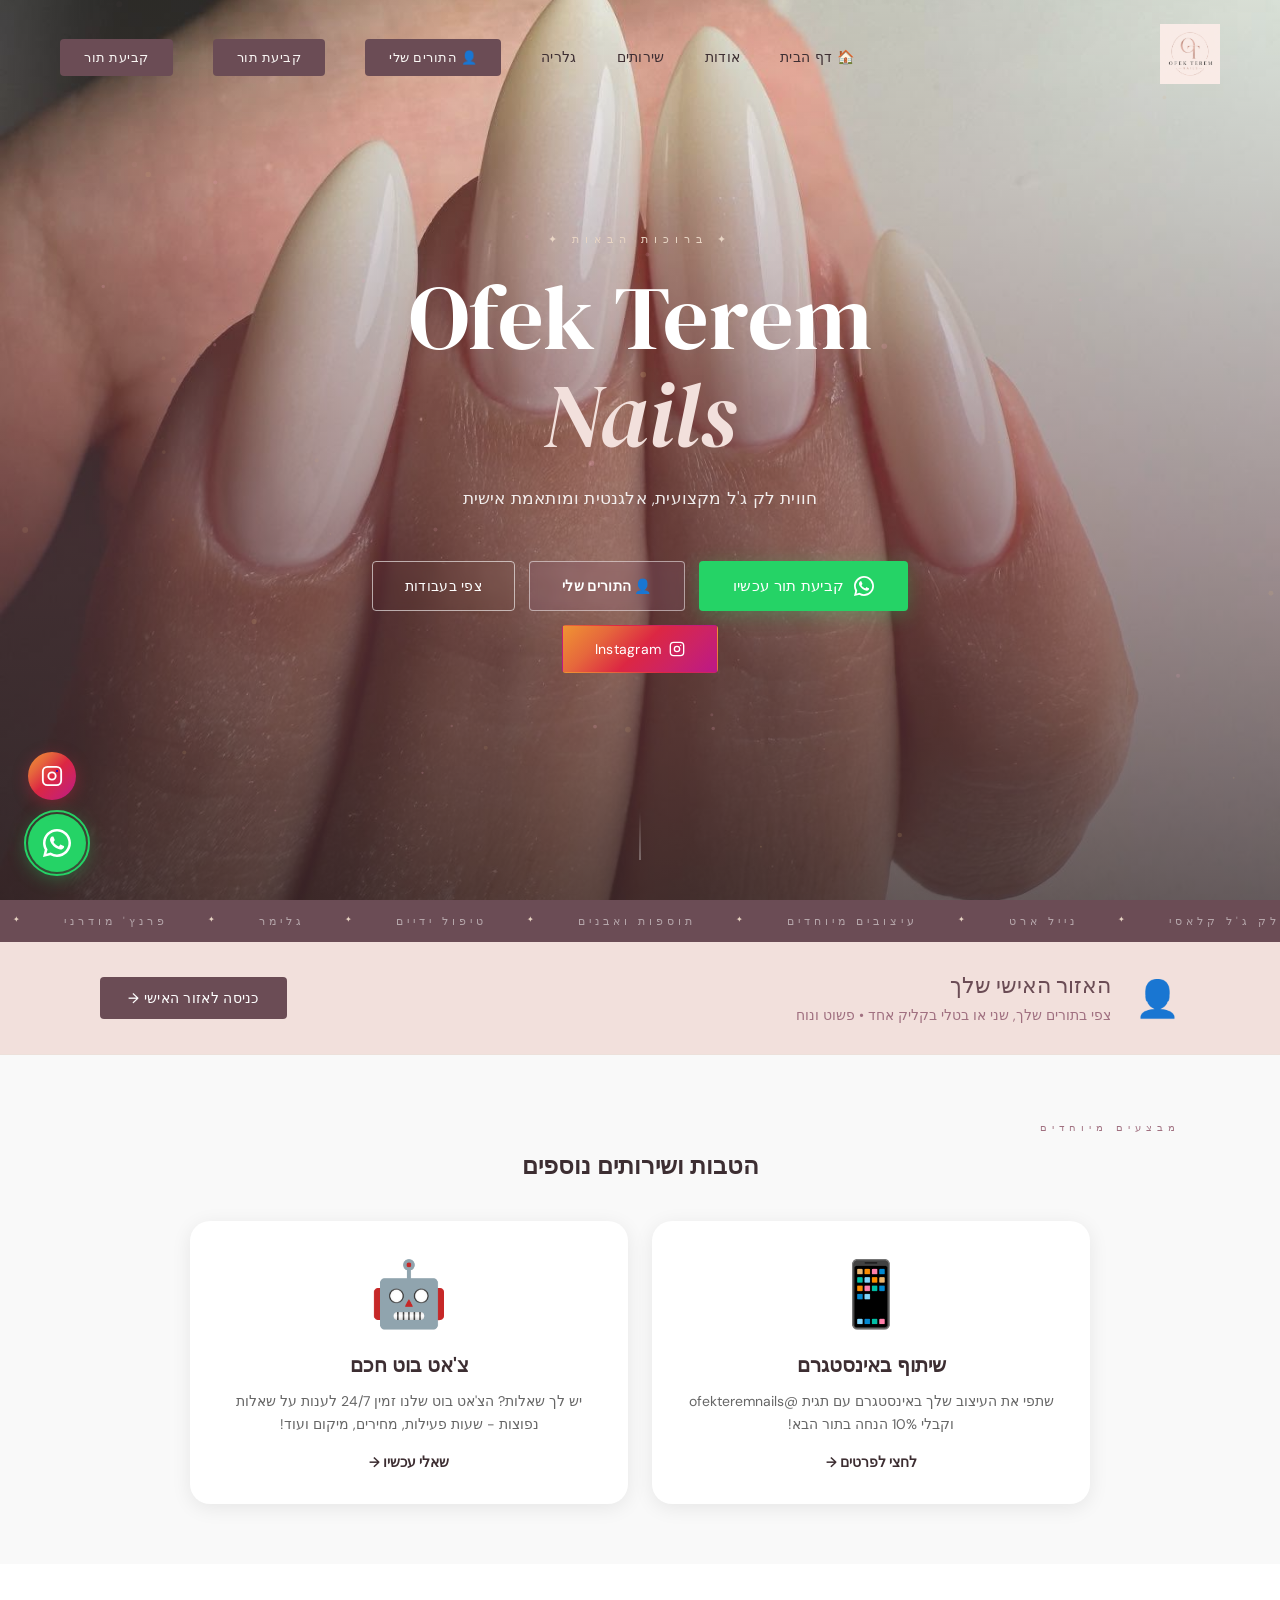
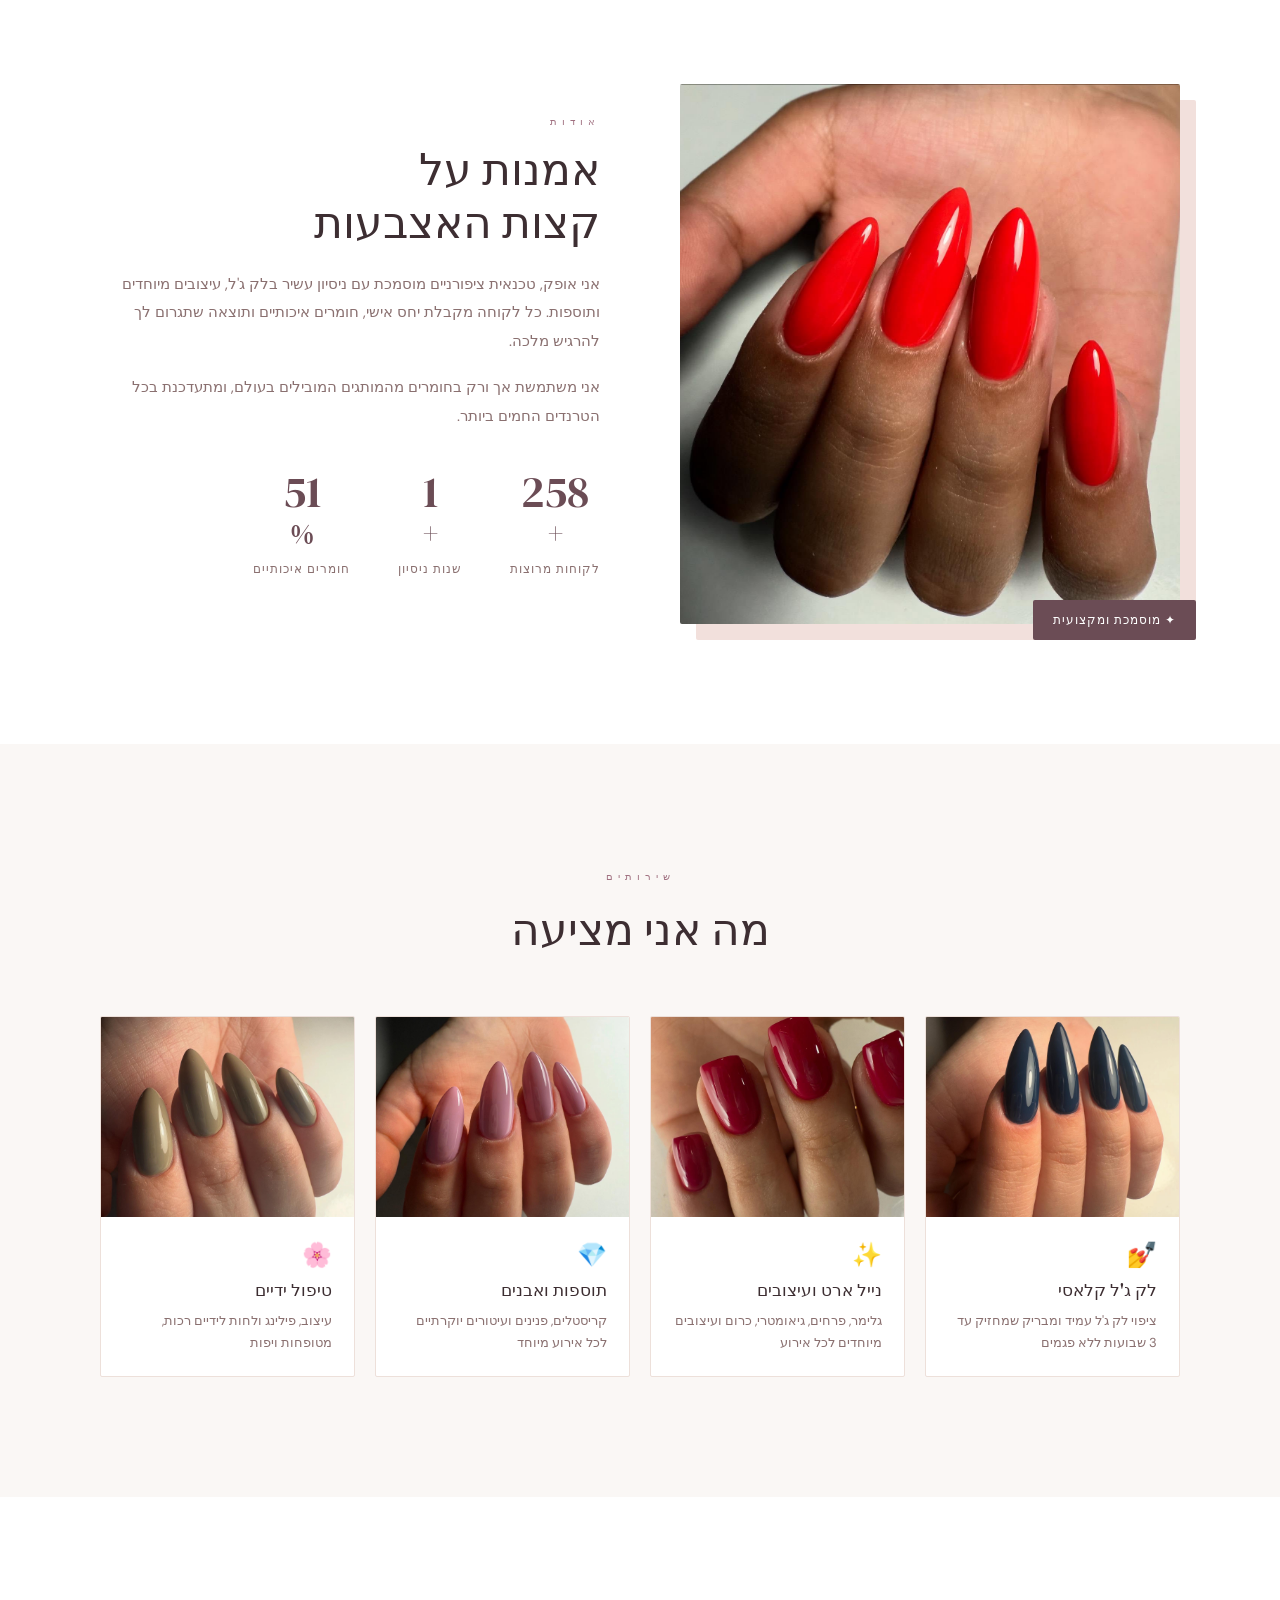
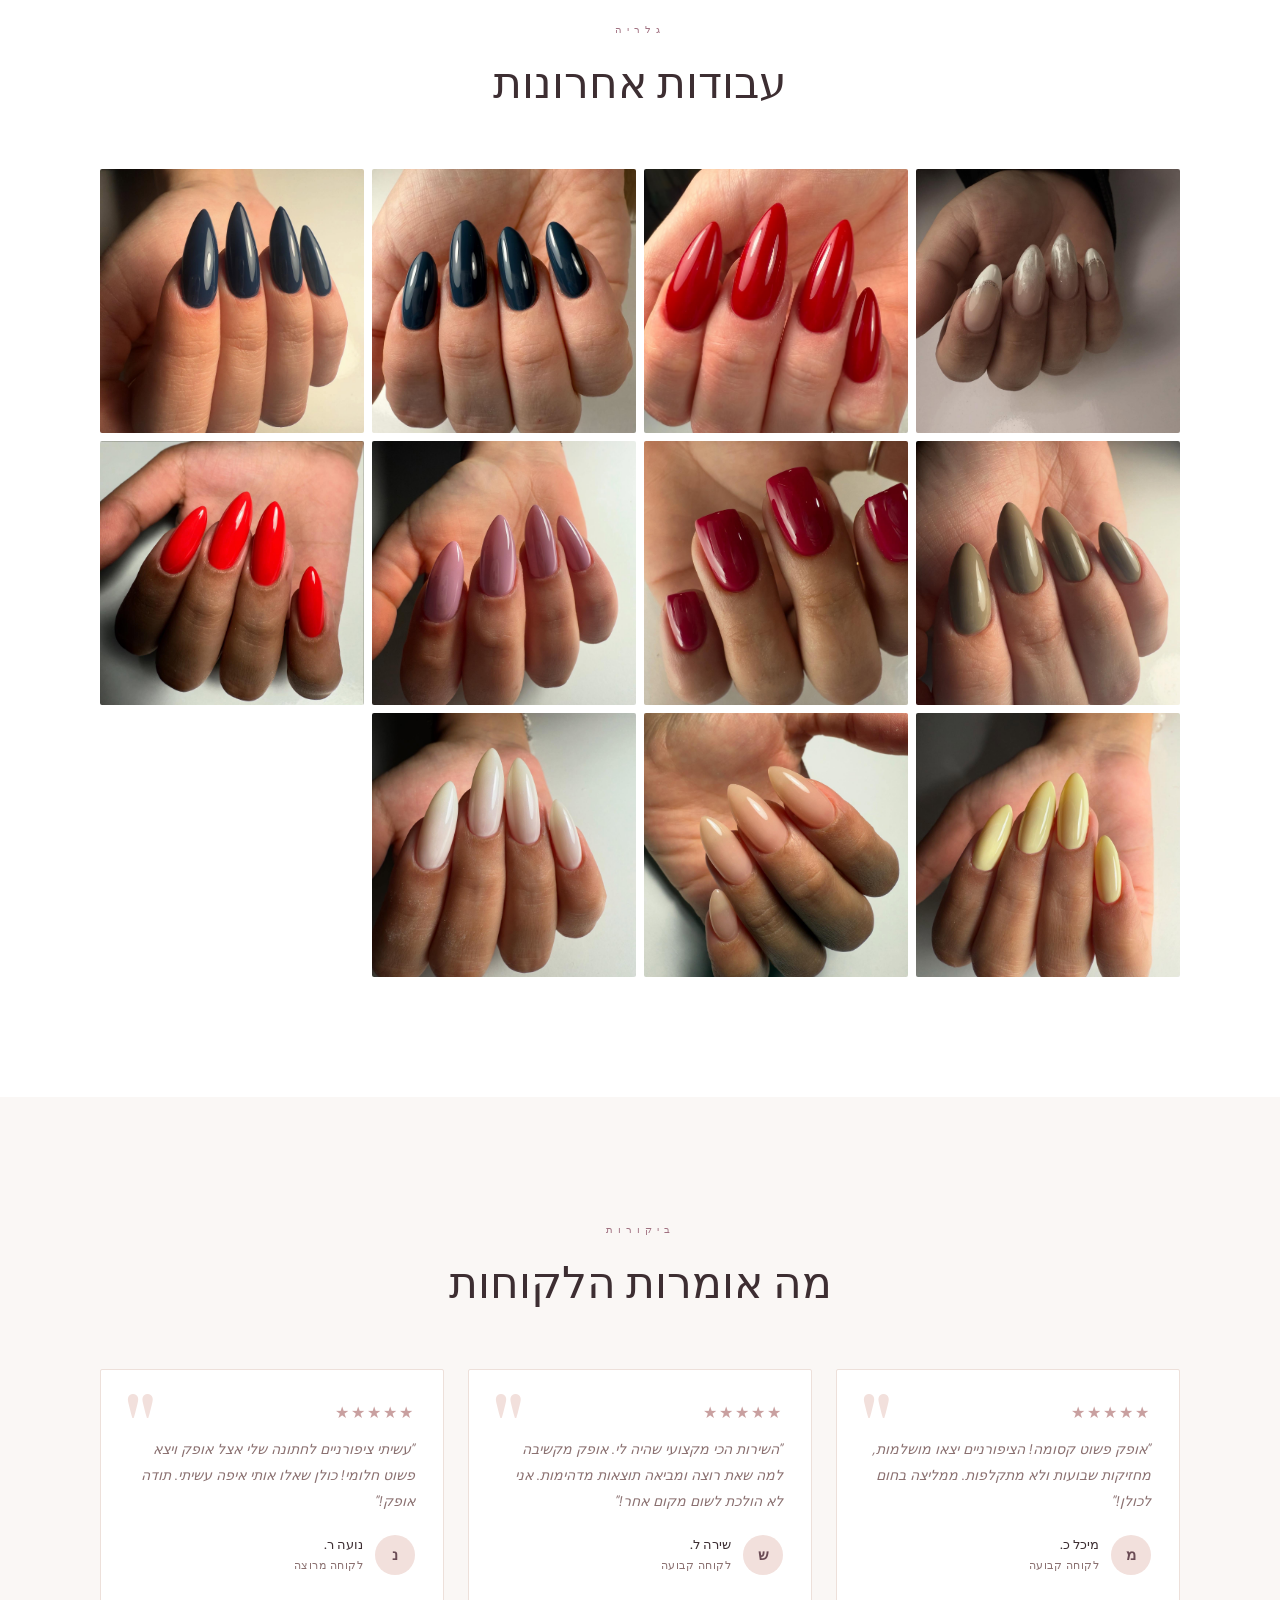
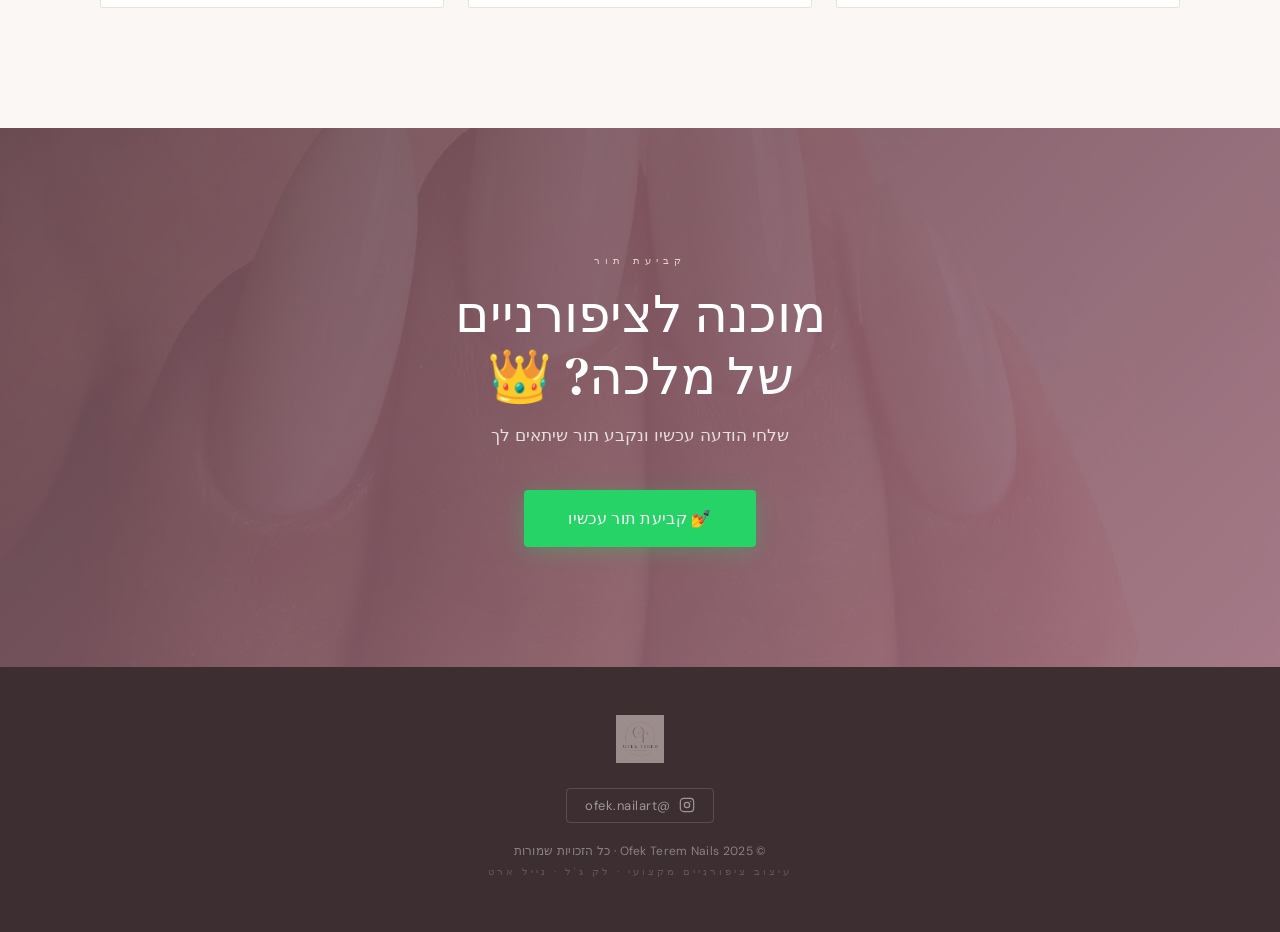
==== commit 8476f9fb: "Fix: WhatsApp float button message - replace encoded lian with ofek" ====
--- a/index.html
+++ b/index.html
@@ -5,7 +5,7 @@
   <meta name="viewport" content="width=device-width, initial-scale=1.0"/>
   <title>Ofek Terem Nails | לק ג'ל מקצועי</title>
   <link rel="stylesheet" href="style.css"/>
-  <link href="https://fonts.googleapis.com/css2?family=Playfair+Display:ital,wght@0,400;0,700;1,400&family=Heebo:wght@300;400;600;700&display=swap" rel="stylesheet"/>
+  <link href="https://fonts.googleapis.com/css2?family=DM+Serif+Display:ital@0;1&family=DM+Sans:wght@300;400;500;600&display=swap" rel="stylesheet"/>
 </head>
 <body>
 
@@ -339,7 +339,7 @@
   </footer>
 
   <!-- WHATSAPP FLOAT -->
-  <a href="https://wa.me/972546827299?text=%D7%94%D7%99%D7%99%20%D7%9C%D7%99%D7%90%D7%9F!%20%D7%90%D7%A9%D7%9E%D7%97%20%D7%9C%D7%A7%D7%91%D7%95%D7%A2%20%D7%AA%D7%95%D7%A8%20%F0%9F%92%85" target="_blank" class="wa-float">
+  <a href="https://wa.me/972546827299?text=%D7%94%D7%99%D7%99%20%D7%90%D7%95%D7%A4%D7%A7!%20%D7%90%D7%A9%D7%9E%D7%97%20%D7%9C%D7%A7%D7%91%D7%95%D7%A2%20%D7%AA%D7%95%D7%A8%20%F0%9F%92%85" target="_blank" class="wa-float">
     <svg viewBox="0 0 24 24" fill="currentColor"><path d="M17.472 14.382c-.297-.149-1.758-.867-2.03-.967-.273-.099-.471-.148-.67.15-.197.297-.767.966-.94 1.164-.173.199-.347.223-.644.075-.297-.15-1.255-.463-2.39-1.475-.883-.788-1.48-1.761-1.653-2.059-.173-.297-.018-.458.13-.606.134-.133.298-.347.446-.52.149-.174.198-.298.298-.497.099-.198.05-.371-.025-.52-.075-.149-.669-1.612-.916-2.207-.242-.579-.487-.5-.669-.51-.173-.008-.371-.01-.57-.01-.198 0-.52.074-.792.372-.272.297-1.04 1.016-1.04 2.479 0 1.462 1.065 2.875 1.213 3.074.149.198 2.096 3.2 5.077 4.487.709.306 1.262.489 1.694.625.712.227 1.36.195 1.871.118.571-.085 1.758-.719 2.006-1.413.248-.694.248-1.289.173-1.413-.074-.124-.272-.198-.57-.347z"/><path d="M12 0C5.373 0 0 5.373 0 12c0 2.123.554 4.118 1.528 5.855L0 24l6.335-1.508A11.945 11.945 0 0012 24c6.627 0 12-5.373 12-12S18.627 0 12 0zm0 21.818a9.818 9.818 0 01-5.006-1.371l-.36-.214-3.727.977.994-3.634-.235-.374A9.818 9.818 0 1112 21.818z"/></svg>
     <span class="wa-pulse"></span>
   </a>
--- a/style.css
+++ b/style.css
@@ -1,53 +1,34 @@
+@import url('https://fonts.googleapis.com/css2?family=DM+Serif+Display:ital@0;1&family=DM+Sans:wght@300;400;500;600&display=swap');
+
 *, *::before, *::after { margin: 0; padding: 0; box-sizing: border-box; }
 
 :root {
-  --pink: #d4a0a7;
-  --dark-pink: #b76e79;
-  --rose: #8b4049;
-  --gold: #c9a96e;
-  --dark: #0f0a0d;
-  --dark2: #1e1118;
-  --light: #fdf6f9;
-  --white: #ffffff;
-  --text: #3a3a3a;
-  --gray: #888;
+  --blush:     #f2e0dc;
+  --nude:      #e8d5c4;
+  --rose:      #c9a0a0;
+  --mauve:     #a07080;
+  --deep:      #6b4c55;
+  --cream:     #faf7f5;
+  --white:     #ffffff;
+  --text:      #3d2e32;
+  --text-light:#8a7070;
+  --border:    #ede0da;
 }
 
 html { scroll-behavior: smooth; }
 
 body {
-  font-family: 'Heebo', sans-serif;
-  background: var(--light);
+  font-family: 'DM Sans', sans-serif;
+  background: var(--cream);
   color: var(--text);
   direction: rtl;
   overflow-x: hidden;
-  cursor: none;
 }
 
 .hidden { display: none !important; }
 
-/* ── CUSTOM CURSOR ── */
-.cursor {
-  width: 10px; height: 10px;
-  background: var(--dark-pink);
-  border-radius: 50%;
-  position: fixed;
-  pointer-events: none;
-  z-index: 9999;
-  transform: translate(-50%, -50%);
-  transition: transform 0.1s;
-}
-.cursor-follower {
-  width: 36px; height: 36px;
-  border: 1.5px solid var(--pink);
-  border-radius: 50%;
-  position: fixed;
-  pointer-events: none;
-  z-index: 9998;
-  transform: translate(-50%, -50%);
-  transition: all 0.15s ease;
-  opacity: 0.7;
-}
+/* ── CURSOR ── */
+.cursor, .cursor-follower { display: none; }
 
 /* ── NAVBAR ── */
 .navbar {
@@ -56,75 +37,69 @@
   display: flex;
   align-items: center;
   justify-content: space-between;
-  padding: 20px 60px;
+  padding: 24px 60px;
   z-index: 1000;
-  transition: background 0.4s, padding 0.4s, box-shadow 0.4s;
+  transition: all 0.4s ease;
 }
 .navbar.scrolled {
-  background: rgba(15, 10, 13, 0.95);
-  backdrop-filter: blur(12px);
-  padding: 14px 60px;
-  box-shadow: 0 2px 30px rgba(0,0,0,0.3);
-}
-.logo { height: 65px; object-fit: contain; filter: drop-shadow(0 2px 8px rgba(0,0,0,0.4)); }
+  background: rgba(250,247,245,0.96);
+  backdrop-filter: blur(16px);
+  padding: 16px 60px;
+  border-bottom: 1px solid var(--border);
+  box-shadow: 0 2px 24px rgba(160,112,128,0.08);
+}
+.logo {
+  height: 60px;
+  object-fit: contain;
+}
 .home-btn-nav {
-  display: inline-flex;
-  align-items: center;
-  gap: 6px;
-  background: rgba(255,255,255,0.15);
-  backdrop-filter: blur(8px);
-  color: #fff;
-  text-decoration: none;
-  padding: 10px 20px;
-  border-radius: 50px;
-  font-size: 14px;
-  font-weight: 600;
-  border: 1.5px solid rgba(255,255,255,0.25);
-  transition: all 0.3s;
-  margin-left: 16px;
-}
-.home-btn-nav:hover {
-  background: rgba(255,255,255,0.25);
-  border-color: rgba(255,255,255,0.4);
-  transform: translateY(-1px);
-}
-.navbar ul { list-style: none; display: flex; align-items: center; gap: 36px; }
+  display: none;
+}
+.navbar ul {
+  list-style: none;
+  display: flex;
+  align-items: center;
+  gap: 40px;
+}
 .navbar ul a {
-  color: rgba(255,255,255,0.85);
+  color: var(--text);
   text-decoration: none;
   font-size: 14px;
   font-weight: 400;
-  letter-spacing: 0.5px;
-  transition: color 0.3s;
+  letter-spacing: 0.3px;
+  transition: color 0.2s;
   position: relative;
 }
 .navbar ul a::after {
   content: '';
   position: absolute;
-  bottom: -4px; left: 0; right: 0;
+  bottom: -3px; left: 0; right: 0;
   height: 1px;
-  background: var(--pink);
+  background: var(--mauve);
   transform: scaleX(0);
-  transition: transform 0.3s;
-}
-.navbar ul a:hover { color: var(--pink); }
-.navbar ul a:hover::after { transform: scaleX(1); }
+  transform-origin: right;
+  transition: transform 0.3s ease;
+}
+.navbar ul a:hover { color: var(--mauve); }
+.navbar ul a:hover::after { transform: scaleX(1); transform-origin: left; }
 .nav-cta {
-  background: var(--dark-pink) !important;
-  color: #fff !important;
+  background: var(--deep) !important;
+  color: var(--cream) !important;
   padding: 10px 24px !important;
-  border-radius: 50px !important;
-  font-weight: 600 !important;
+  border-radius: 4px !important;
+  font-weight: 500 !important;
+  letter-spacing: 0.5px !important;
+  font-size: 13px !important;
 }
 .nav-cta::after { display: none !important; }
-.nav-cta:hover { background: var(--rose) !important; opacity: 1 !important; }
+.nav-cta:hover { background: var(--mauve) !important; color: #fff !important; }
 
 .hamburger {
   display: none;
   background: none;
   border: none;
-  color: #fff;
-  font-size: 26px;
+  color: var(--text);
+  font-size: 24px;
   cursor: pointer;
 }
 
@@ -132,27 +107,41 @@
 .mobile-menu {
   position: fixed;
   inset: 0;
-  background: rgba(15,10,13,0.97);
+  background: var(--cream);
   z-index: 2000;
   display: flex;
   flex-direction: column;
   align-items: center;
   justify-content: center;
-  gap: 32px;
+  gap: 0;
   transform: translateX(100%);
   transition: transform 0.4s cubic-bezier(0.77,0,0.175,1);
 }
 .mobile-menu.open { transform: translateX(0); }
 .mobile-menu ul { list-style: none; text-align: center; }
-.mobile-menu ul li { margin: 20px 0; }
-.mobile-menu ul a { color: #fff; text-decoration: none; font-size: 28px; font-family: 'Playfair Display', serif; }
-.close-menu { background: none; border: none; color: var(--pink); font-size: 32px; cursor: pointer; position: absolute; top: 24px; left: 24px; }
+.mobile-menu ul li { margin: 18px 0; }
+.mobile-menu ul a {
+  color: var(--text);
+  text-decoration: none;
+  font-size: 26px;
+  font-family: 'DM Serif Display', serif;
+  font-weight: 400;
+}
+.close-menu {
+  background: none;
+  border: none;
+  color: var(--mauve);
+  font-size: 28px;
+  cursor: pointer;
+  position: absolute;
+  top: 28px; left: 28px;
+}
 
 /* ── HERO ── */
 .hero {
   position: relative;
   height: 100vh;
-  min-height: 700px;
+  min-height: 680px;
   display: flex;
   align-items: center;
   justify-content: center;
@@ -166,97 +155,100 @@
   background-size: cover;
   background-position: center;
   opacity: 0;
-  transition: opacity 1.5s ease;
-  transform: scale(1.05);
-  animation: kenburns 8s ease-in-out infinite alternate;
+  transition: opacity 2s ease;
 }
 .hero-slide.active { opacity: 1; }
-@keyframes kenburns {
-  from { transform: scale(1); }
-  to { transform: scale(1.08); }
-}
 .hero-overlay {
   position: absolute;
   inset: 0;
-  background: linear-gradient(170deg, rgba(10,5,8,0.78) 0%, rgba(150,60,90,0.3) 60%, rgba(10,5,8,0.6) 100%);
+  background: linear-gradient(
+    to bottom,
+    rgba(250,247,245,0.15) 0%,
+    rgba(107,76,85,0.55) 60%,
+    rgba(61,46,50,0.75) 100%
+  );
   z-index: 1;
 }
-#particles { position: absolute; inset: 0; z-index: 2; pointer-events: none; }
+#particles { position: absolute; inset: 0; z-index: 2; pointer-events: none; opacity: 0.4; }
 .hero-content {
   position: relative;
   z-index: 3;
   color: #fff;
-  padding: 0 20px;
+  padding: 0 24px;
+  max-width: 700px;
 }
 .hero-tag {
-  font-size: 13px;
+  display: inline-block;
+  font-size: 11px;
   letter-spacing: 6px;
   text-transform: uppercase;
-  color: var(--gold);
+  color: var(--nude);
+  margin-bottom: 24px;
+  font-weight: 400;
+}
+.hero-title {
+  font-family: 'DM Serif Display', serif;
+  font-size: clamp(48px, 7vw, 96px);
+  font-weight: 400;
+  line-height: 1.08;
   margin-bottom: 20px;
-  display: block;
-}
-.hero-title {
-  font-family: 'Playfair Display', serif;
-  font-size: clamp(52px, 8vw, 110px);
-  font-weight: 700;
-  line-height: 1.05;
-  margin-bottom: 20px;
-  text-shadow: 0 4px 30px rgba(0,0,0,0.5);
-}
-.hero-title em { font-style: italic; color: var(--pink); }
+  color: #fff;
+}
+.hero-title em {
+  font-style: italic;
+  color: var(--blush);
+}
 .hero-desc {
-  font-size: 18px;
+  font-size: 17px;
   font-weight: 300;
-  margin-bottom: 44px;
-  opacity: 0.88;
-  letter-spacing: 0.3px;
-}
-.hero-btns { display: flex; gap: 16px; justify-content: center; flex-wrap: wrap; }
+  margin-bottom: 48px;
+  opacity: 0.9;
+  line-height: 1.7;
+  letter-spacing: 0.2px;
+}
+.hero-btns {
+  display: flex;
+  gap: 14px;
+  justify-content: center;
+  flex-wrap: wrap;
+}
 .btn-outline {
   display: inline-flex;
   align-items: center;
-  padding: 16px 36px;
-  border-radius: 50px;
-  border: 1.5px solid rgba(255,255,255,0.5);
+  padding: 14px 32px;
+  border-radius: 4px;
+  border: 1px solid rgba(255,255,255,0.6);
   color: #fff;
   text-decoration: none;
-  font-size: 15px;
-  font-weight: 400;
+  font-size: 14px;
+  font-weight: 400;
+  letter-spacing: 0.3px;
   transition: all 0.3s;
   backdrop-filter: blur(4px);
 }
-.btn-outline:hover { border-color: var(--pink); color: var(--pink); }
+.btn-outline:hover {
+  background: rgba(255,255,255,0.15);
+  border-color: #fff;
+}
 .hero-scroll {
   position: absolute;
-  bottom: 36px;
+  bottom: 40px;
   left: 50%;
   transform: translateX(-50%);
   z-index: 3;
 }
 .hero-scroll span {
   display: block;
-  width: 24px;
-  height: 38px;
-  border: 2px solid rgba(255,255,255,0.4);
-  border-radius: 12px;
-  position: relative;
-}
-.hero-scroll span::after {
-  content: '';
-  position: absolute;
-  top: 6px;
-  left: 50%;
-  transform: translateX(-50%);
-  width: 4px;
-  height: 8px;
-  background: #fff;
-  border-radius: 2px;
-  animation: scrollDot 2s infinite;
-}
-@keyframes scrollDot {
-  0% { top: 6px; opacity: 1; }
-  100% { top: 20px; opacity: 0; }
+  width: 1px;
+  height: 48px;
+  background: linear-gradient(to bottom, transparent, rgba(255,255,255,0.6));
+  margin: 0 auto;
+  animation: scrollLine 2s ease-in-out infinite;
+}
+@keyframes scrollLine {
+  0%   { transform: scaleY(0); transform-origin: top; opacity: 0; }
+  50%  { transform: scaleY(1); transform-origin: top; opacity: 1; }
+  100% { transform: scaleY(1); transform-origin: bottom; opacity: 0; }
 }
 
 /* ── BUTTONS ── */
@@ -266,51 +258,53 @@
   gap: 10px;
   background: #25D366;
   color: #fff;
-  padding: 16px 36px;
-  border-radius: 50px;
+  padding: 15px 34px;
+  border-radius: 4px;
   text-decoration: none;
-  font-size: 16px;
-  font-weight: 600;
-  transition: transform 0.2s, box-shadow 0.2s;
-  box-shadow: 0 4px 24px rgba(37,211,102,0.4);
-}
-.btn-wa svg { width: 22px; height: 22px; flex-shrink: 0; }
-.btn-wa:hover { transform: translateY(-3px); box-shadow: 0 10px 32px rgba(37,211,102,0.55); }
-.btn-wa.large { padding: 20px 48px; font-size: 18px; }
+  font-size: 15px;
+  font-weight: 500;
+  letter-spacing: 0.3px;
+  transition: all 0.25s;
+  box-shadow: 0 4px 20px rgba(37,211,102,0.3);
+}
+.btn-wa svg { width: 20px; height: 20px; flex-shrink: 0; }
+.btn-wa:hover { transform: translateY(-2px); box-shadow: 0 8px 28px rgba(37,211,102,0.4); }
+.btn-wa.large { padding: 18px 44px; font-size: 16px; }
 
 /* ── MARQUEE ── */
 .marquee-wrap {
-  background: var(--dark2);
+  background: var(--deep);
   overflow: hidden;
-  padding: 16px 0;
-  border-top: 1px solid rgba(255,255,255,0.05);
-  border-bottom: 1px solid rgba(255,255,255,0.05);
+  padding: 14px 0;
 }
 .marquee-track {
   display: flex;
-  gap: 32px;
+  gap: 40px;
   white-space: nowrap;
-  animation: marquee 25s linear infinite;
+  animation: marquee 30s linear infinite;
   width: max-content;
 }
 .marquee-track span {
-  font-size: 13px;
-  letter-spacing: 3px;
+  font-size: 11px;
+  letter-spacing: 4px;
   text-transform: uppercase;
   color: rgba(255,255,255,0.5);
   font-weight: 300;
 }
-.marquee-track span:nth-child(even) { color: var(--gold); font-size: 10px; }
+.marquee-track span:nth-child(even) {
+  color: var(--nude);
+  font-size: 8px;
+}
 @keyframes marquee {
   from { transform: translateX(0); }
-  to { transform: translateX(-50%); }
+  to   { transform: translateX(-50%); }
 }
 
 /* ── CLIENT AREA BANNER ── */
 .client-area-banner {
-  background: linear-gradient(135deg, #8b5a7d 0%, #6d4563 100%);
-  padding: 32px 0;
-  border-bottom: 3px solid var(--dark-pink);
+  background: var(--blush);
+  padding: 28px 0;
+  border-bottom: 1px solid var(--border);
 }
 .cab-content {
   display: flex;
@@ -319,70 +313,51 @@
   gap: 24px;
   flex-wrap: wrap;
 }
-.cab-icon {
-  font-size: 48px;
+.cab-icon { font-size: 36px; flex-shrink: 0; }
+.cab-text { flex: 1; min-width: 220px; }
+.cab-text h3 {
+  font-family: 'DM Serif Display', serif;
+  font-size: 22px;
+  color: var(--deep);
+  margin-bottom: 4px;
+  font-weight: 400;
+}
+.cab-text p { font-size: 14px; color: var(--mauve); line-height: 1.6; }
+.cab-btn {
+  background: var(--deep);
+  color: #fff;
+  padding: 12px 28px;
+  border-radius: 4px;
+  text-decoration: none;
+  font-size: 14px;
+  font-weight: 500;
+  letter-spacing: 0.3px;
+  transition: all 0.25s;
   flex-shrink: 0;
 }
-.cab-text {
-  flex: 1;
-  min-width: 250px;
-}
-.cab-text h3 {
-  font-family: 'Playfair Display', serif;
-  font-size: 26px;
-  color: #fff;
-  margin-bottom: 6px;
-}
-.cab-text p {
-  font-size: 15px;
-  color: rgba(255,255,255,0.85);
-  line-height: 1.6;
-}
-.cab-btn {
-  background: #fff;
-  color: #8b5a7d;
-  padding: 14px 32px;
-  border-radius: 50px;
-  text-decoration: none;
-  font-size: 16px;
-  font-weight: 700;
-  transition: all 0.3s;
-  box-shadow: 0 4px 20px rgba(0,0,0,0.2);
-  flex-shrink: 0;
-}
-.cab-btn:hover {
-  transform: translateY(-2px);
-  box-shadow: 0 8px 28px rgba(0,0,0,0.3);
-  background: var(--light);
-}
+.cab-btn:hover { background: var(--mauve); transform: translateY(-1px); }
 @media (max-width: 768px) {
-  .cab-content {
-    flex-direction: column;
-    text-align: center;
-  }
-  .cab-btn {
-    width: 100%;
-    max-width: 320px;
-  }
+  .cab-content { flex-direction: column; text-align: center; }
+  .cab-btn { width: 100%; max-width: 280px; text-align: center; }
 }
 
 /* ── CONTAINER ── */
-.container { max-width: 1200px; margin: 0 auto; padding: 0 40px; }
+.container { max-width: 1160px; margin: 0 auto; padding: 0 40px; }
 
 /* ── SECTION TAG ── */
 .section-tag {
   display: inline-block;
-  font-size: 11px;
+  font-size: 10px;
   letter-spacing: 5px;
   text-transform: uppercase;
-  color: var(--dark-pink);
-  font-weight: 700;
-  margin-bottom: 14px;
-}
-.section-tag.light { color: var(--pink); }
+  color: var(--mauve);
+  font-weight: 500;
+  margin-bottom: 16px;
+}
+.section-tag.light { color: var(--nude); }
 
 /* ── ABOUT ── */
-.about { padding: 120px 0; background: #fff; }
+.about { padding: 120px 0; background: var(--white); }
 .about-grid {
   display: grid;
   grid-template-columns: 1fr 1fr;
@@ -391,195 +366,219 @@
 }
 .about-img-wrap {
   position: relative;
-  border-radius: 24px;
+  border-radius: 2px;
   overflow: visible;
 }
 .about-img-wrap img {
   width: 100%;
-  height: 560px;
+  height: 540px;
   object-fit: cover;
-  border-radius: 24px;
+  border-radius: 2px;
   display: block;
-  box-shadow: 20px 20px 60px rgba(180,80,120,0.2);
+  box-shadow: 16px 16px 0px var(--blush);
 }
 .about-badge {
   position: absolute;
-  bottom: -20px;
-  right: -20px;
-  background: var(--dark-pink);
-  color: #fff;
-  padding: 14px 24px;
-  border-radius: 14px;
-  font-size: 13px;
-  font-weight: 600;
+  bottom: -16px;
+  right: -16px;
+  background: var(--deep);
+  color: #fff;
+  padding: 12px 20px;
+  border-radius: 2px;
+  font-size: 12px;
+  font-weight: 500;
   letter-spacing: 1px;
-  box-shadow: 0 8px 24px rgba(180,80,120,0.4);
 }
 .about-text h2 {
-  font-family: 'Playfair Display', serif;
-  font-size: 48px;
-  color: var(--dark);
-  line-height: 1.15;
-  margin-bottom: 24px;
+  font-family: 'DM Serif Display', serif;
+  font-size: 44px;
+  color: var(--text);
+  line-height: 1.2;
+  margin-bottom: 20px;
+  font-weight: 400;
 }
 .about-text p {
-  font-size: 16px;
+  font-size: 15px;
   line-height: 1.9;
-  color: #666;
-  margin-bottom: 20px;
-}
-.stats { display: flex; gap: 40px; margin-top: 40px; }
+  color: var(--text-light);
+  margin-bottom: 18px;
+}
+.stats { display: flex; gap: 48px; margin-top: 40px; }
 .stat { text-align: center; }
 .stat span:first-child {
   display: block;
-  font-family: 'Playfair Display', serif;
-  font-size: 46px;
-  color: var(--dark-pink);
-  font-weight: 700;
+  font-family: 'DM Serif Display', serif;
+  font-size: 44px;
+  color: var(--deep);
+  font-weight: 400;
   line-height: 1;
 }
 .stat span:nth-child(2) {
-  font-family: 'Playfair Display', serif;
-  font-size: 32px;
-  color: var(--dark-pink);
-  font-weight: 700;
-}
-.stat p { font-size: 13px; color: #aaa; margin-top: 6px; letter-spacing: 1px; }
+  font-family: 'DM Serif Display', serif;
+  font-size: 28px;
+  color: var(--deep);
+}
+.stat p { font-size: 12px; color: var(--text-light); margin-top: 6px; letter-spacing: 1px; text-transform: uppercase; }
 
 /* ── SERVICES ── */
-.services { padding: 120px 0; background: var(--light); text-align: center; }
+.services { padding: 120px 0; background: var(--cream); text-align: center; }
 .services h2 {
-  font-family: 'Playfair Display', serif;
-  font-size: 48px;
-  color: var(--dark);
-  margin-bottom: 60px;
-}
-.services-grid { display: grid; grid-template-columns: repeat(4, 1fr); gap: 24px; }
+  font-family: 'DM Serif Display', serif;
+  font-size: 44px;
+  color: var(--text);
+  margin-bottom: 56px;
+  font-weight: 400;
+}
+.services-grid { display: grid; grid-template-columns: repeat(4, 1fr); gap: 20px; }
 .service-card {
-  background: #fff;
-  border-radius: 24px;
+  background: var(--white);
+  border-radius: 2px;
   overflow: hidden;
-  box-shadow: 0 4px 30px rgba(200,120,150,0.08);
-  transition: transform 0.35s, box-shadow 0.35s;
+  border: 1px solid var(--border);
+  transition: transform 0.3s, box-shadow 0.3s;
   text-align: right;
 }
-.service-card:hover { transform: translateY(-8px); box-shadow: 0 20px 50px rgba(200,120,150,0.2); }
+.service-card:hover {
+  transform: translateY(-6px);
+  box-shadow: 0 16px 40px rgba(107,76,85,0.1);
+}
 .service-img { height: 200px; overflow: hidden; }
-.service-img img { width: 100%; height: 100%; object-fit: cover; transition: transform 0.5s; }
-.service-card:hover .service-img img { transform: scale(1.08); }
-.service-body { padding: 24px; }
-.service-icon { font-size: 28px; margin-bottom: 10px; }
-.service-card h3 { font-family: 'Playfair Display', serif; font-size: 18px; color: var(--dark); margin-bottom: 8px; }
-.service-card p { font-size: 13px; color: #888; line-height: 1.7; }
+.service-img img { width: 100%; height: 100%; object-fit: cover; transition: transform 0.6s; }
+.service-card:hover .service-img img { transform: scale(1.06); }
+.service-body { padding: 22px; }
+.service-icon { font-size: 24px; margin-bottom: 8px; }
+.service-card h3 {
+  font-family: 'DM Serif Display', serif;
+  font-size: 17px;
+  color: var(--text);
+  margin-bottom: 8px;
+  font-weight: 400;
+}
+.service-card p { font-size: 13px; color: var(--text-light); line-height: 1.7; }
 
 /* ── GALLERY ── */
-.gallery { padding: 120px 0; background: #fff; text-align: center; }
-.gallery h2 { font-family: 'Playfair Display', serif; font-size: 48px; color: var(--dark); margin-bottom: 60px; }
+.gallery { padding: 120px 0; background: var(--white); text-align: center; }
+.gallery h2 {
+  font-family: 'DM Serif Display', serif;
+  font-size: 44px;
+  color: var(--text);
+  margin-bottom: 56px;
+  font-weight: 400;
+}
 .gallery-grid {
   display: grid;
   grid-template-columns: repeat(4, 1fr);
-  gap: 12px;
+  gap: 8px;
 }
 .gallery-item {
   overflow: hidden;
-  border-radius: 16px;
+  border-radius: 2px;
   aspect-ratio: 1;
   cursor: pointer;
   position: relative;
 }
-.gallery-item img { width: 100%; height: 100%; object-fit: cover; transition: transform 0.5s; display: block; }
+.gallery-item img {
+  width: 100%; height: 100%;
+  object-fit: cover;
+  transition: transform 0.6s ease;
+  display: block;
+}
 .gallery-overlay {
   position: absolute;
   inset: 0;
-  background: rgba(180,80,120,0.6);
+  background: rgba(107,76,85,0.5);
   display: flex;
   align-items: center;
   justify-content: center;
   opacity: 0;
   transition: opacity 0.3s;
-  border-radius: 16px;
-}
-.gallery-overlay span { color: #fff; font-size: 14px; letter-spacing: 3px; text-transform: uppercase; }
-.gallery-item:hover img { transform: scale(1.1); }
+}
+.gallery-overlay span {
+  color: #fff;
+  font-size: 11px;
+  letter-spacing: 4px;
+  text-transform: uppercase;
+  font-weight: 400;
+}
+.gallery-item:hover img { transform: scale(1.08); }
 .gallery-item:hover .gallery-overlay { opacity: 1; }
 
 /* ── LIGHTBOX ── */
 .lightbox {
   position: fixed;
   inset: 0;
-  background: rgba(0,0,0,0.95);
+  background: rgba(61,46,50,0.97);
   z-index: 5000;
   display: none;
   align-items: center;
   justify-content: center;
 }
 .lightbox.open { display: flex; }
-.lightbox img { max-width: 90vw; max-height: 90vh; border-radius: 12px; object-fit: contain; }
+.lightbox img { max-width: 90vw; max-height: 90vh; border-radius: 2px; object-fit: contain; }
 .lb-close, .lb-prev, .lb-next {
   position: absolute;
-  background: rgba(255,255,255,0.1);
-  border: none;
+  background: rgba(255,255,255,0.08);
+  border: 1px solid rgba(255,255,255,0.15);
   color: #fff;
   cursor: pointer;
-  border-radius: 50%;
-  width: 48px; height: 48px;
-  font-size: 22px;
+  border-radius: 2px;
+  width: 44px; height: 44px;
+  font-size: 20px;
   display: flex;
   align-items: center;
   justify-content: center;
   transition: background 0.2s;
 }
-.lb-close:hover, .lb-prev:hover, .lb-next:hover { background: var(--dark-pink); }
+.lb-close:hover, .lb-prev:hover, .lb-next:hover { background: var(--mauve); border-color: var(--mauve); }
 .lb-close { top: 24px; left: 24px; }
-.lb-prev { left: 24px; top: 50%; transform: translateY(-50%); font-size: 32px; }
-.lb-next { right: 24px; top: 50%; transform: translateY(-50%); font-size: 32px; }
+.lb-prev { left: 24px; top: 50%; transform: translateY(-50%); font-size: 28px; }
+.lb-next { right: 24px; top: 50%; transform: translateY(-50%); font-size: 28px; }
 
 /* ── REVIEWS ── */
-.reviews { padding: 120px 0; background: var(--light); text-align: center; }
-.reviews h2 { font-family: 'Playfair Display', serif; font-size: 48px; color: var(--dark); margin-bottom: 60px; }
-.reviews-grid { display: grid; grid-template-columns: repeat(3, 1fr); gap: 28px; }
+.reviews { padding: 120px 0; background: var(--cream); text-align: center; }
+.reviews h2 {
+  font-family: 'DM Serif Display', serif;
+  font-size: 44px;
+  color: var(--text);
+  margin-bottom: 56px;
+  font-weight: 400;
+}
+.reviews-grid { display: grid; grid-template-columns: repeat(3, 1fr); gap: 24px; }
 .review-card {
-  background: #fff;
-  border-radius: 24px;
-  padding: 36px 32px;
+  background: var(--white);
+  border-radius: 2px;
+  padding: 32px 28px;
   text-align: right;
-  box-shadow: 0 4px 30px rgba(200,120,150,0.08);
+  border: 1px solid var(--border);
   transition: transform 0.3s, box-shadow 0.3s;
   position: relative;
 }
 .review-card::before {
   content: '"';
   position: absolute;
-  top: 20px;
-  left: 28px;
-  font-family: 'Playfair Display', serif;
-  font-size: 80px;
-  color: var(--pink);
-  opacity: 0.2;
+  top: 16px; left: 24px;
+  font-family: 'DM Serif Display', serif;
+  font-size: 72px;
+  color: var(--blush);
   line-height: 1;
 }
-.review-card:hover { transform: translateY(-6px); box-shadow: 0 16px 40px rgba(200,120,150,0.18); }
-.stars { color: var(--gold); font-size: 18px; margin-bottom: 16px; letter-spacing: 2px; }
-.review-card p { font-size: 15px; line-height: 1.8; color: #555; margin-bottom: 24px; font-style: italic; }
-.reviewer { display: flex; align-items: center; gap: 14px; }
+.review-card:hover { transform: translateY(-4px); box-shadow: 0 12px 32px rgba(107,76,85,0.1); }
+.stars { color: var(--rose); font-size: 16px; margin-bottom: 14px; letter-spacing: 2px; }
+.review-card p { font-size: 14px; line-height: 1.85; color: var(--text-light); margin-bottom: 20px; font-style: italic; }
+.reviewer { display: flex; align-items: center; gap: 12px; }
 .reviewer-avatar {
-  width: 44px; height: 44px;
-  background: linear-gradient(135deg, var(--pink), var(--dark-pink));
+  width: 40px; height: 40px;
+  background: var(--blush);
   border-radius: 50%;
-  display: flex;
-  align-items: center;
-  justify-content: center;
-  color: #fff;
-  font-weight: 700;
-  font-size: 16px;
-  flex-shrink: 0;
-}
-.reviewer strong { display: block; font-size: 14px; color: var(--dark); }
-.reviewer span { font-size: 12px; color: #aaa; }
+  display: flex; align-items: center; justify-content: center;
+  color: var(--deep); font-weight: 600; font-size: 15px; flex-shrink: 0;
+}
+.reviewer strong { display: block; font-size: 13px; color: var(--text); font-weight: 500; }
+.reviewer span { font-size: 11px; color: var(--text-light); letter-spacing: 0.5px; }
 
 /* ── CTA ── */
 .cta {
-  padding: 140px 0;
+  padding: 120px 0;
   text-align: center;
   color: #fff;
   position: relative;
@@ -588,31 +587,98 @@
 .cta-bg {
   position: absolute;
   inset: 0;
-  background: linear-gradient(135deg, #1a0810 0%, #4a1528 50%, #1a0810 100%);
+  background: linear-gradient(135deg, var(--deep) 0%, var(--mauve) 100%);
   z-index: 0;
 }
 .cta-bg::after {
   content: '';
   position: absolute;
   inset: 0;
-  background: url('lian_rebekahnails_1768844199_3813664012110722781_63509868957.jpg') center/cover;
-  opacity: 0.12;
+  background: url('ofek.nailart_1756649325_3711365998533485062_60123984975.jpg') center/cover;
+  opacity: 0.08;
 }
 .cta .container { position: relative; z-index: 1; }
-.cta h2 { font-family: 'Playfair Display', serif; font-size: 56px; margin-bottom: 16px; line-height: 1.2; }
-.cta p { font-size: 18px; opacity: 0.75; margin-bottom: 48px; }
+.cta h2 {
+  font-family: 'DM Serif Display', serif;
+  font-size: 52px;
+  margin-bottom: 16px;
+  line-height: 1.2;
+  font-weight: 400;
+}
+.cta p { font-size: 17px; opacity: 0.8; margin-bottom: 44px; font-weight: 300; }
 
 /* ── FOOTER ── */
 footer {
-  background: var(--dark);
-  color: #666;
+  background: var(--text);
+  color: rgba(255,255,255,0.4);
   text-align: center;
-  padding: 40px 24px;
-}
-.footer-logo { height: 50px; object-fit: contain; margin-bottom: 16px; opacity: 0.6; }
-footer p { font-size: 13px; margin-bottom: 6px; }
-.footer-sub { font-size: 11px; letter-spacing: 2px; text-transform: uppercase; color: #444; }
-
+  padding: 48px 24px;
+}
+.footer-logo { height: 48px; object-fit: contain; margin-bottom: 20px; opacity: 0.5; }
+footer p { font-size: 12px; margin-bottom: 6px; letter-spacing: 0.3px; }
+.footer-sub { font-size: 10px; letter-spacing: 3px; text-transform: uppercase; color: rgba(255,255,255,0.2); }
+.footer-social { margin-bottom: 20px; }
+.footer-ig {
+  display: inline-flex;
+  align-items: center;
+  gap: 8px;
+  color: rgba(255,255,255,0.5);
+  text-decoration: none;
+  font-size: 13px;
+  font-weight: 400;
+  letter-spacing: 0.5px;
+  padding: 8px 18px;
+  border: 1px solid rgba(255,255,255,0.15);
+  border-radius: 4px;
+  transition: all 0.25s;
+}
+.footer-ig svg { width: 16px; height: 16px; }
+.footer-ig:hover { color: #fff; border-color: rgba(255,255,255,0.4); }
+
+/* ── INSTAGRAM FLOAT ── */
+.ig-float {
+  position: fixed;
+  bottom: 100px;
+  left: 28px;
+  width: 48px; height: 48px;
+  background: linear-gradient(135deg, #f09433, #e6683c, #dc2743, #cc2366, #bc1888);
+  border-radius: 50%;
+  display: flex; align-items: center; justify-content: center;
+  box-shadow: 0 4px 16px rgba(220,39,67,0.35);
+  z-index: 999;
+  transition: transform 0.2s;
+}
+.ig-float svg { width: 22px; height: 22px; stroke: #fff; }
+.ig-float:hover { transform: scale(1.1); }
+
+/* ── WHATSAPP FLOAT ── */
+.wa-float {
+  position: fixed;
+  bottom: 28px;
+  left: 28px;
+  width: 58px; height: 58px;
+  background: #25D366;
+  border-radius: 50%;
+  display: flex; align-items: center; justify-content: center;
+  box-shadow: 0 4px 20px rgba(37,211,102,0.45);
+  z-index: 999;
+  transition: transform 0.2s;
+}
+.wa-float svg { width: 28px; height: 28px; fill: #fff; }
+.wa-float:hover { transform: scale(1.1); }
+.wa-pulse {
+  position: absolute;
+  inset: -4px;
+  border-radius: 50%;
+  border: 2px solid #25D366;
+  animation: pulse 2.5s infinite;
+}
+@keyframes pulse {
+  0%   { transform: scale(1); opacity: 0.7; }
+  100% { transform: scale(1.5); opacity: 0; }
+}
+
+/* ── INSTAGRAM HERO BTN ── */
 .btn-ig-hero {
   background: linear-gradient(135deg, #f09433, #e6683c, #dc2743, #cc2366, #bc1888) !important;
   border-color: transparent !important;
@@ -621,473 +687,262 @@
   align-items: center;
   gap: 8px;
 }
-.btn-ig-hero svg { width: 18px; height: 18px; stroke: #fff; }
+.btn-ig-hero svg { width: 16px; height: 16px; stroke: #fff; }
 .btn-ig-hero:hover { opacity: 0.9; color: #fff !important; }
 
-/* ── FOOTER SOCIAL ── */
-.footer-social { margin-bottom: 16px; }
-.footer-ig {
-  display: inline-flex;
-  align-items: center;
-  gap: 8px;
-  color: var(--pink);
-  text-decoration: none;
-  font-size: 14px;
-  font-weight: 600;
-  letter-spacing: 0.5px;
-  padding: 8px 20px;
-  border: 1.5px solid rgba(232,164,184,0.3);
-  border-radius: 50px;
-  transition: all 0.3s;
-}
-.footer-ig svg { width: 18px; height: 18px; }
-.footer-ig:hover { color: #fff; border-color: var(--pink); background: rgba(232,164,184,0.15); }
-
-/* ── INSTAGRAM FLOAT ── */
-.ig-float {
-  position: fixed;
-  bottom: 100px;
-  left: 30px;
-  width: 52px; height: 52px;
-  background: linear-gradient(135deg, #f09433, #e6683c, #dc2743, #cc2366, #bc1888);
-  border-radius: 50%;
-  display: flex;
-  align-items: center;
-  justify-content: center;
-  box-shadow: 0 4px 20px rgba(220,39,67,0.4);
-  z-index: 999;
-  transition: transform 0.2s;
-}
-.ig-float svg { width: 24px; height: 24px; stroke: #fff; }
-.ig-float:hover { transform: scale(1.12); }
-
-/* ── WHATSAPP FLOAT ── */
-.wa-float {
-  position: fixed;
-  bottom: 30px;
-  left: 30px;
-  width: 62px; height: 62px;
-  background: #25D366;
-  border-radius: 50%;
-  display: flex;
-  align-items: center;
-  justify-content: center;
-  box-shadow: 0 4px 24px rgba(37,211,102,0.5);
-  z-index: 999;
-  transition: transform 0.2s;
-}
-.wa-float svg { width: 32px; height: 32px; fill: #fff; }
-.wa-float:hover { transform: scale(1.12); }
-.wa-pulse {
-  position: absolute;
-  inset: -4px;
-  border-radius: 50%;
-  border: 2px solid #25D366;
-  animation: pulse 2s infinite;
-}
-@keyframes pulse {
-  0% { transform: scale(1); opacity: 0.8; }
-  100% { transform: scale(1.5); opacity: 0; }
-}
-
 /* ── NAV LOGIN ── */
-.nav-login {
-  background: rgba(255,255,255,0.1) !important;
-  border: 1px solid rgba(255,255,255,0.25) !important;
-  padding: 8px 18px !important;
-  border-radius: 50px !important;
-  font-size: 13px !important;
-  transition: all 0.2s !important;
-}
-.nav-login:hover { background: rgba(255,255,255,0.2) !important; color: #fff !important; }
-.nav-login::after { display: none !important; }
+.nav-login { display: none !important; }
 .btn-hero-login {
-  border-color: rgba(255,255,255,0.6) !important;
+  border-color: rgba(255,255,255,0.5) !important;
   color: #fff !important;
-  gap: 8px;
-}
-.btn-hero-login:hover { background: rgba(255,255,255,0.15) !important; border-color: #fff !important; }
+}
+.btn-hero-login:hover { background: rgba(255,255,255,0.12) !important; }
 
 /* ── CLIENT LOGIN MODAL ── */
 .cl-modal-card {
-  background: #fff;
-  border-radius: 28px;
-  padding: 36px 32px 32px;
+  background: var(--white);
+  border-radius: 4px;
+  padding: 40px 32px 32px;
   width: 100%;
   max-width: 400px;
   position: relative;
-  box-shadow: 0 32px 80px rgba(0,0,0,0.4);
-  animation: clModalIn 0.35s cubic-bezier(0.34,1.56,0.64,1);
+  box-shadow: 0 24px 64px rgba(61,46,50,0.2);
+  animation: clModalIn 0.3s ease;
 }
 @keyframes clModalIn {
-  from { transform: scale(0.85) translateY(30px); opacity: 0; }
-  to   { transform: scale(1) translateY(0); opacity: 1; }
+  from { transform: translateY(20px); opacity: 0; }
+  to   { transform: translateY(0); opacity: 1; }
 }
 .cl-modal-close {
   position: absolute;
   top: 16px; left: 16px;
-  background: #f5f0f3;
+  background: var(--cream);
   border: none;
-  width: 32px; height: 32px;
+  width: 30px; height: 30px;
   border-radius: 50%;
-  font-size: 14px;
+  font-size: 13px;
   cursor: pointer;
-  color: #aaa;
+  color: var(--text-light);
   display: flex; align-items: center; justify-content: center;
   transition: all 0.2s;
 }
-.cl-modal-close:hover { background: #e05; color: #fff; }
-.cl-modal-logo {
-  text-align: center;
-  margin-bottom: 20px;
-}
-.cl-modal-logo img {
-  height: 64px;
-  object-fit: contain;
-}
+.cl-modal-close:hover { background: var(--deep); color: #fff; }
+.cl-modal-logo { text-align: center; margin-bottom: 20px; }
+.cl-modal-logo img { height: 56px; object-fit: contain; }
 .cl-modal-card h2 {
-  font-family: 'Playfair Display', serif;
-  font-size: 26px;
-  color: var(--dark);
+  font-family: 'DM Serif Display', serif;
+  font-size: 24px;
+  color: var(--text);
   text-align: center;
   margin-bottom: 8px;
+  font-weight: 400;
 }
 .cl-modal-card > div > p {
   text-align: center;
-  color: #aaa;
+  color: var(--text-light);
   font-size: 14px;
   margin-bottom: 24px;
 }
-.cl-input-wrap {
-  margin-bottom: 12px;
-}
+.cl-input-wrap { margin-bottom: 12px; }
 .cl-input-wrap input {
   width: 100%;
-  padding: 14px 18px;
-  border: 2px solid #f0e0e8;
-  border-radius: 16px;
-  font-size: 16px;
-  font-family: 'Heebo', sans-serif;
+  padding: 13px 16px;
+  border: 1px solid var(--border);
+  border-radius: 4px;
+  font-size: 15px;
+  font-family: 'DM Sans', sans-serif;
   outline: none;
   direction: ltr;
   text-align: center;
   transition: border-color 0.2s;
-  background: #fdf8fa;
-}
-.cl-input-wrap input:focus { border-color: var(--dark-pink); background: #fff; }
+  background: var(--cream);
+  color: var(--text);
+}
+.cl-input-wrap input:focus { border-color: var(--mauve); background: #fff; }
 .cl-btn-primary {
   width: 100%;
-  padding: 15px;
-  background: linear-gradient(135deg, var(--dark-pink), var(--rose));
+  padding: 14px;
+  background: var(--deep);
   color: #fff;
   border: none;
-  border-radius: 16px;
-  font-size: 16px;
-  font-weight: 700;
-  font-family: 'Heebo', sans-serif;
+  border-radius: 4px;
+  font-size: 15px;
+  font-weight: 500;
+  font-family: 'DM Sans', sans-serif;
   cursor: pointer;
   margin-top: 8px;
   transition: all 0.2s;
-  box-shadow: 0 6px 24px rgba(201,122,150,0.4);
-}
-.cl-btn-primary:hover:not(:disabled) { transform: translateY(-2px); box-shadow: 0 10px 32px rgba(201,122,150,0.5); }
-.cl-btn-primary:disabled { opacity: 0.6; cursor: not-allowed; }
+  letter-spacing: 0.3px;
+}
+.cl-btn-primary:hover:not(:disabled) { background: var(--mauve); transform: translateY(-1px); }
+.cl-btn-primary:disabled { opacity: 0.5; cursor: not-allowed; }
 .cl-user-header {
   display: flex;
   align-items: center;
   gap: 12px;
-  background: #fdf0f5;
-  border-radius: 16px;
-  padding: 14px 16px;
-  margin-bottom: 16px;
+  background: var(--cream);
+  border-radius: 4px;
+  padding: 12px 14px;
+  margin-bottom: 14px;
 }
 .cl-avatar {
-  width: 44px; height: 44px;
-  background: linear-gradient(135deg, var(--pink), var(--dark-pink));
+  width: 40px; height: 40px;
+  background: var(--blush);
   border-radius: 50%;
   display: flex; align-items: center; justify-content: center;
-  color: #fff; font-weight: 700; font-size: 18px;
-  flex-shrink: 0;
-}
-.cl-user-header strong { display: block; font-size: 15px; color: var(--dark); }
-.cl-user-header span { font-size: 12px; color: #aaa; direction: ltr; }
+  color: var(--deep); font-weight: 600; font-size: 16px; flex-shrink: 0;
+}
+.cl-user-header strong { display: block; font-size: 14px; color: var(--text); }
+.cl-user-header span { font-size: 12px; color: var(--text-light); direction: ltr; }
 .cl-logout-btn {
   margin-right: auto;
   background: none;
-  border: 1px solid #e0e0e0;
-  color: #aaa;
-  padding: 6px 12px;
-  border-radius: 20px;
-  font-size: 12px;
+  border: 1px solid var(--border);
+  color: var(--text-light);
+  padding: 5px 10px;
+  border-radius: 4px;
+  font-size: 11px;
   cursor: pointer;
-  font-family: 'Heebo', sans-serif;
+  font-family: 'DM Sans', sans-serif;
   transition: all 0.2s;
   flex-shrink: 0;
 }
-.cl-logout-btn:hover { border-color: #e05; color: #e05; }
-.cl-appts-list { display: flex; flex-direction: column; gap: 10px; margin-bottom: 16px; max-height: 320px; overflow-y: auto; }
+.cl-logout-btn:hover { border-color: var(--mauve); color: var(--mauve); }
+.cl-appts-list { display: flex; flex-direction: column; gap: 10px; margin-bottom: 14px; max-height: 300px; overflow-y: auto; }
 .cl-appt-card {
-  background: #fdf8fa;
-  border-radius: 14px;
-  padding: 14px 16px;
-  border-right: 3px solid var(--dark-pink);
-}
-.cl-appt-status { font-size: 13px; font-weight: 700; margin-bottom: 6px; }
-.cl-appt-service { font-size: 15px; font-weight: 600; color: var(--dark); margin-bottom: 4px; }
-.cl-appt-dt { font-size: 13px; color: #888; margin-bottom: 8px; }
-.cl-appt-actions {
-  display: flex;
-  gap: 8px;
-  margin-top: 8px;
-}
+  background: var(--cream);
+  border-radius: 4px;
+  padding: 12px 14px;
+  border-right: 2px solid var(--mauve);
+}
+.cl-appt-status { font-size: 12px; font-weight: 600; margin-bottom: 5px; }
+.cl-appt-service { font-size: 14px; font-weight: 500; color: var(--text); margin-bottom: 3px; }
+.cl-appt-dt { font-size: 12px; color: var(--text-light); margin-bottom: 8px; }
+.cl-appt-actions { display: flex; gap: 8px; margin-top: 8px; }
 .cl-appt-btn {
   flex: 1;
   padding: 8px 10px;
-  border-radius: 10px;
+  border-radius: 4px;
   text-decoration: none;
   font-size: 12px;
-  font-weight: 700;
+  font-weight: 500;
   text-align: center;
-  font-family: 'Heebo', sans-serif;
+  font-family: 'DM Sans', sans-serif;
   transition: all 0.2s;
 }
-.cl-appt-btn.change { background: #e8f8ef; color: #1a9e4a; border: 1.5px solid #25D366; }
+.cl-appt-btn.change { background: #e8f8ef; color: #1a9e4a; border: 1px solid #25D366; }
 .cl-appt-btn.change:hover { background: #25D366; color: #fff; }
-.cl-appt-btn.cancel { background: #fff0f0; color: #cc0033; border: 1.5px solid #ffcccc; }
+.cl-appt-btn.cancel { background: #fff0f0; color: #cc0033; border: 1px solid #ffcccc; }
 .cl-appt-btn.cancel:hover { background: #cc0033; color: #fff; }
-.cl-loading, .cl-empty { text-align: center; color: #aaa; font-size: 14px; padding: 20px 0; }
+.cl-loading, .cl-empty { text-align: center; color: var(--text-light); font-size: 13px; padding: 20px 0; }
 .cl-btn-new {
   display: block;
   text-align: center;
-  background: linear-gradient(135deg, var(--dark-pink), var(--rose));
-  color: #fff;
-  padding: 13px;
-  border-radius: 14px;
+  background: var(--deep);
+  color: #fff;
+  padding: 12px;
+  border-radius: 4px;
   text-decoration: none;
-  font-size: 15px;
-  font-weight: 700;
-  font-family: 'Heebo', sans-serif;
+  font-size: 14px;
+  font-weight: 500;
+  font-family: 'DM Sans', sans-serif;
   transition: all 0.2s;
-  box-shadow: 0 4px 16px rgba(201,122,150,0.3);
-}
-.cl-btn-new:hover { transform: translateY(-2px); box-shadow: 0 8px 24px rgba(201,122,150,0.4); }
-
-/* ── PWA INSTALL BANNER ── */
+}
+.cl-btn-new:hover { background: var(--mauve); transform: translateY(-1px); }
+
+/* ── PWA BANNER ── */
 #pwaBanner {
   position: fixed;
   bottom: 0; left: 0; right: 0;
-  background: #fff;
-  border-top: 3px solid var(--dark-pink);
-  box-shadow: 0 -8px 40px rgba(200,120,150,0.18);
+  background: var(--white);
+  border-top: 1px solid var(--border);
+  box-shadow: 0 -4px 24px rgba(107,76,85,0.1);
   z-index: 9990;
   padding: 16px 20px 20px;
-  animation: slideUpBanner 0.4s cubic-bezier(0.34,1.56,0.64,1);
+  animation: slideUpBanner 0.35s ease;
 }
 @keyframes slideUpBanner {
   from { transform: translateY(100%); }
   to   { transform: translateY(0); }
 }
-.pwa-banner-content {
-  display: flex;
-  align-items: center;
-  gap: 12px;
-  margin-bottom: 14px;
-}
-.pwa-banner-logo {
-  width: 44px; height: 44px;
-  object-fit: contain;
-  border-radius: 12px;
-  border: 1.5px solid #f0e0e8;
-  flex-shrink: 0;
-}
-.pwa-banner-text {
-  flex: 1;
-  display: flex;
-  flex-direction: column;
-  gap: 2px;
-}
-.pwa-banner-text strong {
-  font-size: 15px;
-  color: var(--dark);
-  font-family: 'Heebo', sans-serif;
-}
-.pwa-banner-text span {
-  font-size: 12px;
-  color: #aaa;
-}
+.pwa-banner-content { display: flex; align-items: center; gap: 12px; margin-bottom: 12px; }
+.pwa-banner-logo { width: 40px; height: 40px; object-fit: contain; border-radius: 4px; border: 1px solid var(--border); flex-shrink: 0; }
+.pwa-banner-text { flex: 1; display: flex; flex-direction: column; gap: 2px; }
+.pwa-banner-text strong { font-size: 14px; color: var(--text); font-family: 'DM Sans', sans-serif; }
+.pwa-banner-text span { font-size: 12px; color: var(--text-light); }
 .pwa-banner-close {
-  background: #f5f0f3;
-  border: none;
-  color: #aaa;
-  width: 32px; height: 32px;
-  border-radius: 50%;
-  font-size: 14px;
-  cursor: pointer;
-  flex-shrink: 0;
-  display: flex; align-items: center; justify-content: center;
-  transition: all 0.2s;
-}
-.pwa-banner-close:hover { background: #e05; color: #fff; }
-.pwa-banner-steps {
-  display: flex;
-  flex-direction: column;
-  gap: 8px;
-  background: #fdf6f9;
-  border-radius: 16px;
-  padding: 14px 16px;
-}
-.pwa-step {
-  display: flex;
-  align-items: flex-start;
-  gap: 12px;
-  font-size: 14px;
-  color: var(--dark);
-  line-height: 1.5;
-  font-family: 'Heebo', sans-serif;
-}
-.pwa-step-num {
-  width: 24px; height: 24px;
-  background: var(--dark-pink);
-  color: #fff;
-  border-radius: 50%;
-  font-size: 12px;
-  font-weight: 700;
-  display: flex; align-items: center; justify-content: center;
-  flex-shrink: 0;
-  margin-top: 1px;
-}
-.pwa-step strong { color: var(--dark-pink); }
-.pwa-inapp-warn {
-  display: flex;
-  align-items: flex-start;
-  gap: 10px;
-  background: #fff8e6;
-  border: 1.5px solid #ffc107;
-  border-radius: 12px;
-  padding: 12px 14px;
-  margin-bottom: 10px;
-}
-.pwa-warn-icon { font-size: 20px; flex-shrink: 0; }
-.pwa-inapp-warn p { font-size: 13px; color: #856404; font-family: 'Heebo', sans-serif; line-height: 1.5; margin: 0; }
-.pwa-open-browser {
-  width: 100%;
-  padding: 13px;
-  background: linear-gradient(135deg, var(--dark-pink), var(--rose));
-  color: #fff;
-  border: none;
-  border-radius: 14px;
-  font-size: 15px;
-  font-weight: 700;
-  font-family: 'Heebo', sans-serif;
-  cursor: pointer;
-  margin-bottom: 10px;
-  transition: all 0.2s;
-  box-shadow: 0 4px 16px rgba(201,122,150,0.35);
-}
-.pwa-open-browser:hover { transform: translateY(-1px); }
-.pwa-url-display {
-  text-align: center;
-  font-size: 11px;
-  color: #bbb;
-  direction: ltr;
-  word-break: break-all;
-  padding: 0 4px;
-  font-family: monospace;
-}
+  background: var(--cream); border: none; color: var(--text-light);
+  width: 30px; height: 30px; border-radius: 50%; font-size: 13px;
+  cursor: pointer; flex-shrink: 0;
+  display: flex; align-items: center; justify-content: center; transition: all 0.2s;
+}
+.pwa-banner-close:hover { background: var(--deep); color: #fff; }
+.pwa-banner-steps { display: flex; flex-direction: column; gap: 8px; background: var(--cream); border-radius: 4px; padding: 12px 14px; }
+.pwa-step { display: flex; align-items: flex-start; gap: 10px; font-size: 13px; color: var(--text); line-height: 1.5; font-family: 'DM Sans', sans-serif; }
+.pwa-step-num { width: 22px; height: 22px; background: var(--deep); color: #fff; border-radius: 50%; font-size: 11px; font-weight: 600; display: flex; align-items: center; justify-content: center; flex-shrink: 0; margin-top: 1px; }
+.pwa-step strong { color: var(--mauve); }
+.pwa-inapp-warn { display: flex; align-items: flex-start; gap: 10px; background: #fff8e6; border: 1px solid #ffc107; border-radius: 4px; padding: 10px 12px; margin-bottom: 10px; }
+.pwa-warn-icon { font-size: 18px; flex-shrink: 0; }
+.pwa-inapp-warn p { font-size: 12px; color: #856404; font-family: 'DM Sans', sans-serif; line-height: 1.5; margin: 0; }
+.pwa-open-browser { width: 100%; padding: 12px; background: var(--deep); color: #fff; border: none; border-radius: 4px; font-size: 14px; font-weight: 500; font-family: 'DM Sans', sans-serif; cursor: pointer; margin-bottom: 8px; transition: all 0.2s; }
+.pwa-open-browser:hover { background: var(--mauve); }
+.pwa-url-display { text-align: center; font-size: 10px; color: #bbb; direction: ltr; word-break: break-all; font-family: monospace; }
 
 /* ── FADE IN ── */
 .fade-in {
   opacity: 0;
-  transform: translateY(36px);
-  transition: opacity 0.8s ease, transform 0.8s ease;
+  transform: translateY(24px);
+  transition: opacity 0.7s ease, transform 0.7s ease;
 }
 .fade-in.visible { opacity: 1; transform: translateY(0); }
 
 /* ── RESPONSIVE ── */
 @media (max-width: 1024px) {
-  .about-grid { grid-template-columns: 1fr; gap: 50px; }
-  .about-img-wrap img { height: 400px; }
+  .about-grid { grid-template-columns: 1fr; gap: 48px; }
+  .about-img-wrap img { height: 380px; }
   .services-grid { grid-template-columns: repeat(2, 1fr); }
   .gallery-grid { grid-template-columns: repeat(3, 1fr); }
   .reviews-grid { grid-template-columns: 1fr 1fr; }
 }
-/* ── RESPONSIVE ── */
 @media (max-width: 768px) {
-  body { cursor: default; }
-  .cursor, .cursor-follower { display: none; }
   .navbar { padding: 16px 24px; }
   .navbar.scrolled { padding: 12px 24px; }
   .navbar ul { display: none; }
-  .hamburger { display: block; min-width: 44px; min-height: 44px; }
-  .logo { height: 50px; }
-  .home-btn-nav {
-    padding: 8px 16px;
-    font-size: 13px;
-    margin-left: 12px;
-    gap: 4px;
-  }
-  .hero { min-height: 600px; }
-  .hero-title { font-size: clamp(40px, 10vw, 70px); }
-  .hero-desc { font-size: 16px; }
-  .hero-btns { gap: 12px; }
+  .hamburger { display: block; }
+  .logo { height: 48px; }
+  .hero { min-height: 580px; }
+  .hero-title { font-size: clamp(38px, 10vw, 64px); }
+  .hero-desc { font-size: 15px; }
+  .hero-btns { gap: 10px; }
   .gallery-grid { grid-template-columns: repeat(2, 1fr); }
   .reviews-grid { grid-template-columns: 1fr; }
   .cta h2 { font-size: 36px; }
-  .cta p { font-size: 16px; }
   .stats { gap: 24px; flex-wrap: wrap; }
   .about-text h2 { font-size: 34px; }
   .services h2, .gallery h2, .reviews h2 { font-size: 34px; }
-  .wa-float, .ig-float { left: 20px; }
-  .wa-float { width: 56px; height: 56px; }
-  .wa-float svg { width: 28px; height: 28px; }
-  .ig-float { width: 48px; height: 48px; bottom: 90px; }
-  .ig-float svg { width: 22px; height: 22px; }
-  .container { padding: 0 24px; }
+  .wa-float, .ig-float { left: 16px; }
+  .wa-float { width: 52px; height: 52px; bottom: 20px; }
+  .wa-float svg { width: 26px; height: 26px; }
+  .ig-float { width: 44px; height: 44px; bottom: 82px; }
+  .ig-float svg { width: 20px; height: 20px; }
+  .container { padding: 0 20px; }
   .about, .services, .gallery, .reviews { padding: 80px 0; }
-  .cta { padding: 100px 0; }
-  .mobile-menu ul a { font-size: 24px; }
-  .close-menu { width: 44px; height: 44px; display: flex; align-items: center; justify-content: center; }
+  .cta { padding: 90px 0; }
+  .mobile-menu ul a { font-size: 22px; }
 }
 @media (max-width: 480px) {
-  .container { padding: 0 20px; }
-  .navbar { padding: 14px 20px; }
-  .logo { height: 45px; }
-  .home-btn-nav {
-    padding: 6px 12px;
-    font-size: 12px;
-    margin-left: 8px;
-  }
   .services-grid { grid-template-columns: 1fr; }
-  .gallery-grid { grid-template-columns: repeat(2, 1fr); gap: 8px; }
+  .gallery-grid { grid-template-columns: repeat(2, 1fr); gap: 6px; }
   .hero-btns { flex-direction: column; align-items: stretch; }
-  .hero-btns .btn-wa, .hero-btns .btn-outline { 
-    width: 100%; 
-    max-width: 100%; 
-    justify-content: center;
-    padding: 16px 24px;
-    font-size: 16px;
-  }
-  .cl-modal-card { max-width: 90vw; padding: 28px 24px 24px; }
+  .hero-btns .btn-wa, .hero-btns .btn-outline { width: 100%; justify-content: center; }
+  .cl-modal-card { max-width: 92vw; padding: 32px 20px 24px; }
   .cl-appt-actions { flex-direction: column; }
-  .cl-appt-btn { width: 100%; padding: 12px; }
-  .cab-icon { font-size: 40px; }
-  .cab-text h3 { font-size: 22px; }
-  .cab-text p { font-size: 14px; }
+  .cl-appt-btn { width: 100%; padding: 11px; }
   .about, .services, .gallery, .reviews { padding: 60px 0; }
-  .cta { padding: 80px 0; }
+  .cta { padding: 72px 0; }
   .stats { justify-content: center; }
-  .stat { min-width: 100px; }
-  .wa-float { width: 52px; height: 52px; bottom: 24px; left: 16px; }
-  .wa-float svg { width: 26px; height: 26px; }
-  .ig-float { width: 44px; height: 44px; bottom: 86px; left: 16px; }
-  .ig-float svg { width: 20px; height: 20px; }
-  .service-card h3 { font-size: 16px; }
-  .service-card p { font-size: 12px; }
-  .review-card { padding: 28px 24px; }
-  .review-card p { font-size: 14px; }
-}
-
-/* ── ACCESSIBILITY IMPROVEMENTS ── */
+  .stat { min-width: 90px; }
+}
 @media (prefers-reduced-motion: reduce) {
   *, *::before, *::after {
     animation-duration: 0.01ms !important;
@@ -1095,17 +950,7 @@
     transition-duration: 0.01ms !important;
   }
 }
-
-/* Better focus states for keyboard navigation */
-a:focus-visible, button:focus-visible, input:focus-visible, select:focus-visible, textarea:focus-visible {
-  outline: 3px solid var(--dark-pink);
+a:focus-visible, button:focus-visible, input:focus-visible {
+  outline: 2px solid var(--mauve);
   outline-offset: 2px;
 }
-
-/* Larger tap targets for mobile */
-@media (max-width: 768px) {
-  .navbar ul a, .mobile-menu ul a, button, .btn-wa, .btn-outline, .nav-cta {
-    min-height: 44px;
-    min-width: 44px;
-  }
-}
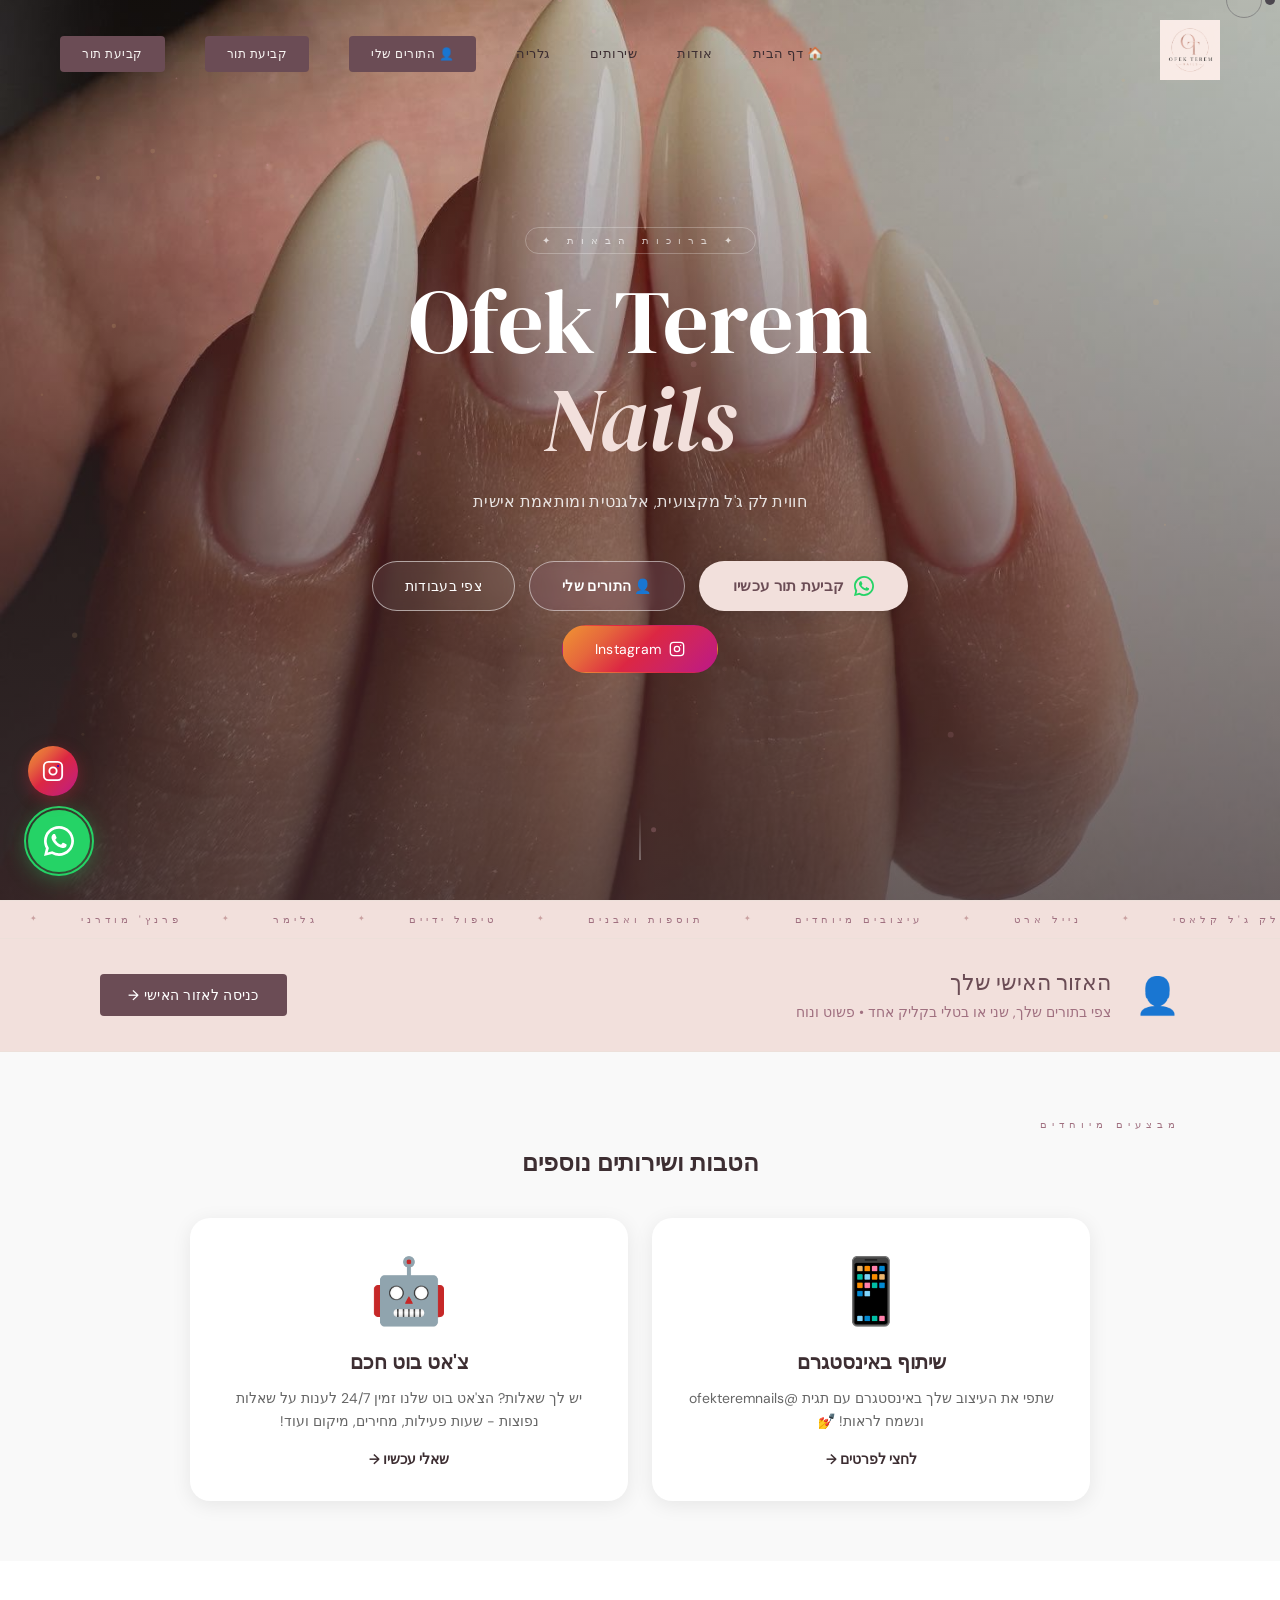
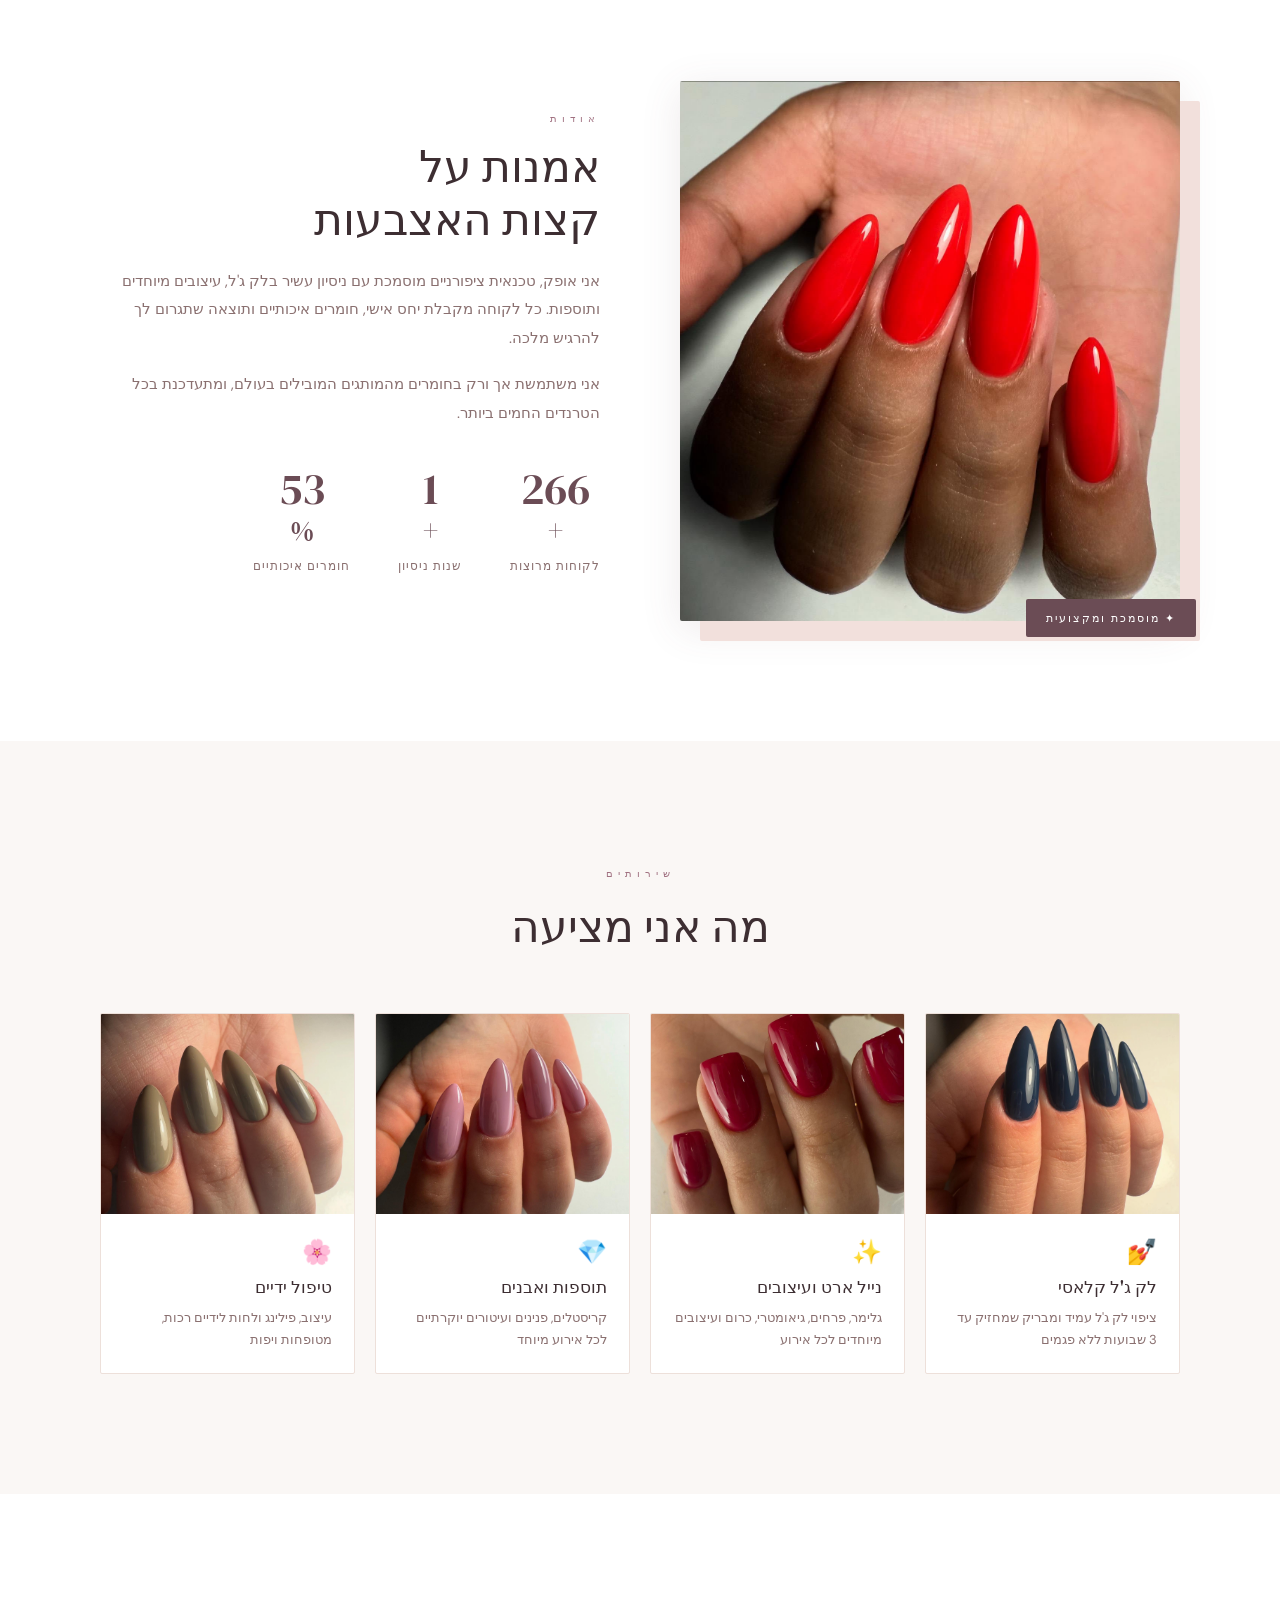
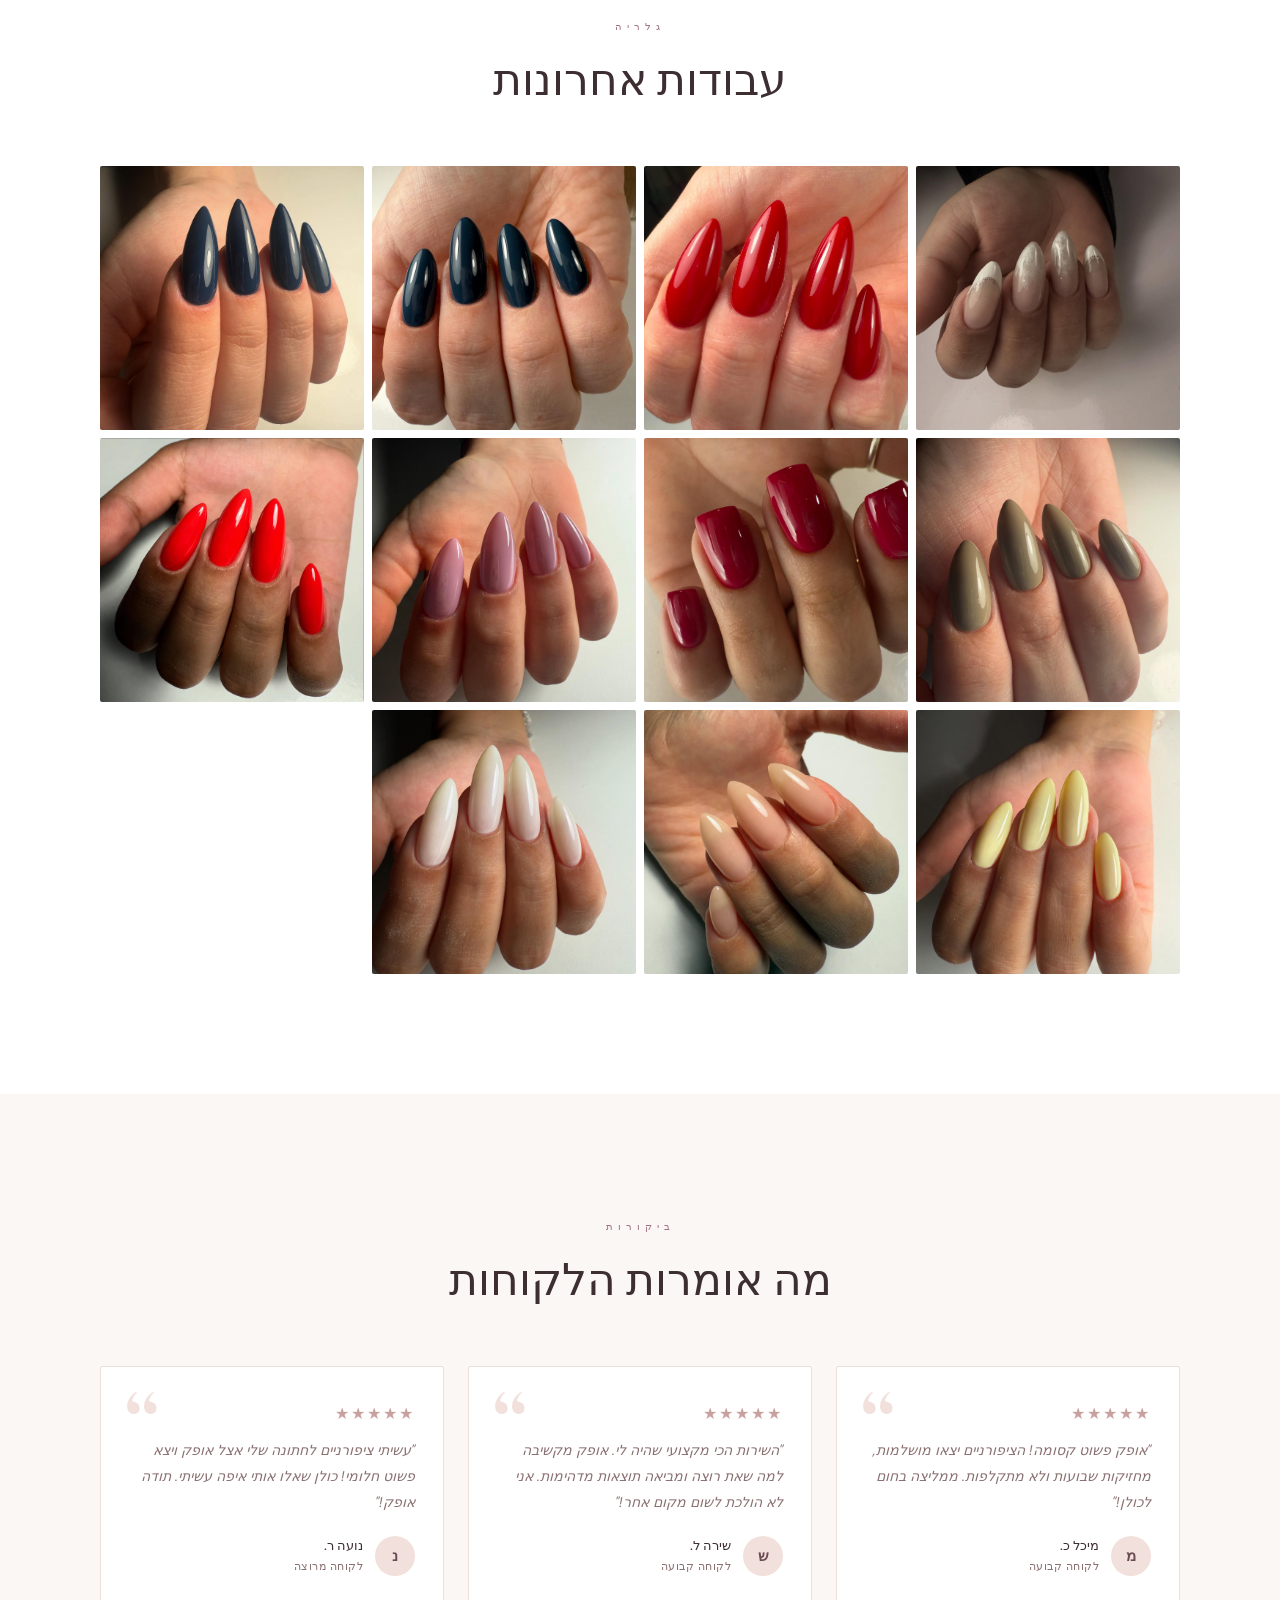
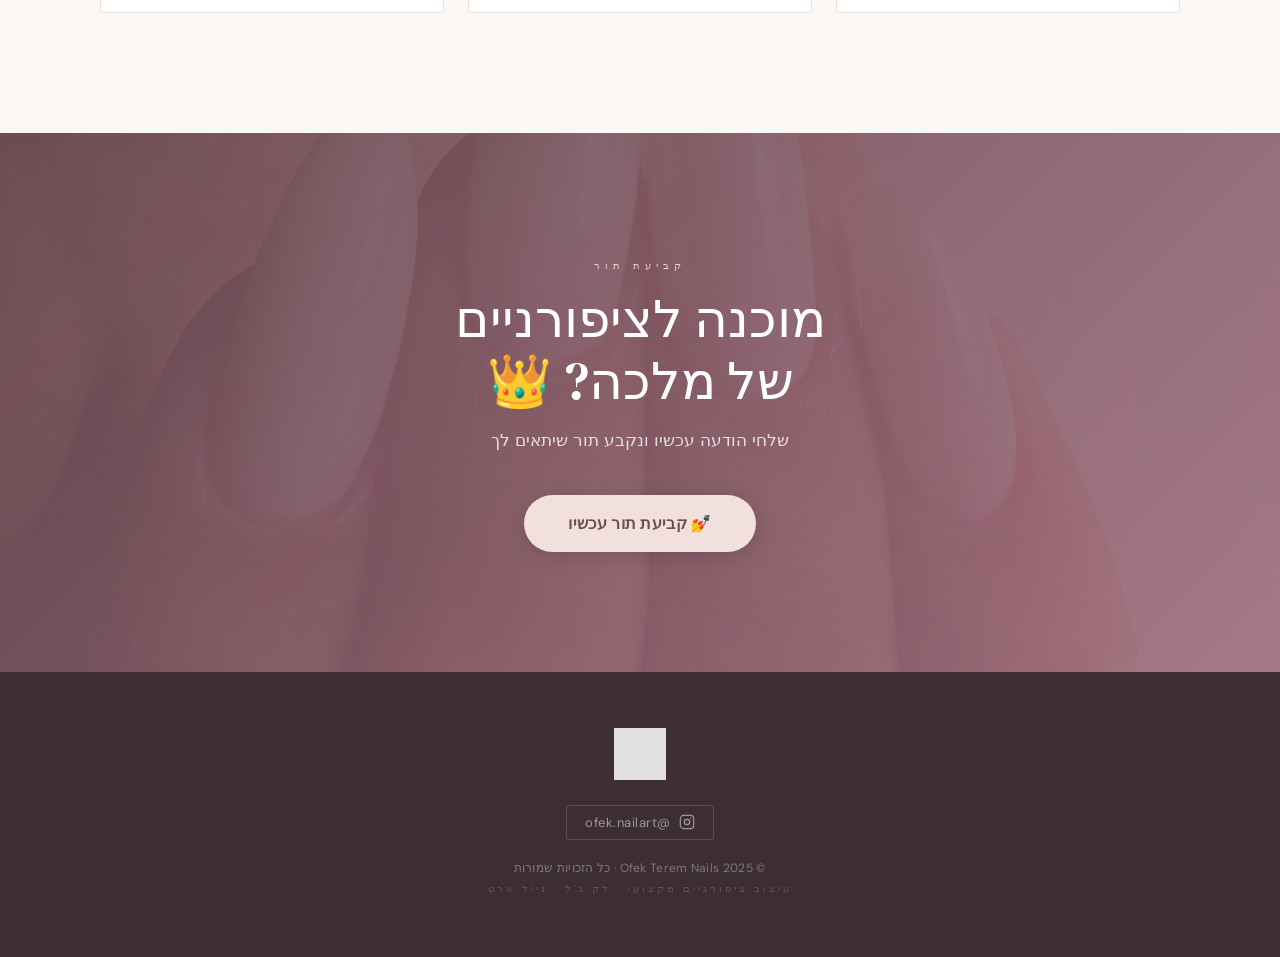
==== commit c33131c4: "ui fixes and improvements" ====
--- a/index.html
+++ b/index.html
@@ -162,7 +162,7 @@
           <div style="background:#fff;border-radius:20px;padding:32px;text-align:center;box-shadow:0 4px 20px rgba(0,0,0,0.08);transition:transform 0.3s;cursor:pointer" onmouseover="this.style.transform='translateY(-8px)'" onmouseout="this.style.transform='translateY(0)'">
             <div style="font-size:64px;margin-bottom:16px">📱</div>
             <h3 style="color:var(--dark);margin-bottom:12px;font-size:20px">שיתוף באינסטגרם</h3>
-            <p style="color:#666;font-size:14px;line-height:1.6;margin-bottom:16px">שתפי את העיצוב שלך באינסטגרם עם תגית @ofekteremnails וקבלי 10% הנחה בתור הבא!</p>
+            <p style="color:#666;font-size:14px;line-height:1.6;margin-bottom:16px">שתפי את העיצוב שלך באינסטגרם עם תגית @ofekteremnails ונשמח לראות! 💅</p>
             <span style="color:var(--pink);font-weight:600;font-size:14px">לחצי לפרטים →</span>
           </div>
         </a>
--- a/style.css
+++ b/style.css
@@ -23,12 +23,35 @@
   color: var(--text);
   direction: rtl;
   overflow-x: hidden;
+  cursor: none;
 }
 
 .hidden { display: none !important; }
 
 /* ── CURSOR ── */
-.cursor, .cursor-follower { display: none; }
+.cursor {
+  width: 10px; height: 10px;
+  background: #fff;
+  border-radius: 50%;
+  position: fixed;
+  pointer-events: none;
+  z-index: 9999;
+  transform: translate(-50%, -50%);
+  transition: transform 0.1s;
+  mix-blend-mode: difference;
+}
+.cursor-follower {
+  width: 36px; height: 36px;
+  border: 1.5px solid rgba(255,255,255,0.7);
+  border-radius: 50%;
+  position: fixed;
+  pointer-events: none;
+  z-index: 9998;
+  transform: translate(-50%, -50%);
+  transition: all 0.15s ease;
+  opacity: 0.6;
+  mix-blend-mode: difference;
+}
 
 /* ── NAVBAR ── */
 .navbar {
@@ -37,16 +60,16 @@
   display: flex;
   align-items: center;
   justify-content: space-between;
-  padding: 24px 60px;
+  padding: 20px 60px;
   z-index: 1000;
   transition: all 0.4s ease;
 }
 .navbar.scrolled {
-  background: rgba(250,247,245,0.96);
-  backdrop-filter: blur(16px);
-  padding: 16px 60px;
+  background: rgba(250,247,245,0.97);
+  backdrop-filter: blur(20px);
+  padding: 14px 60px;
   border-bottom: 1px solid var(--border);
-  box-shadow: 0 2px 24px rgba(160,112,128,0.08);
+  box-shadow: 0 1px 20px rgba(160,112,128,0.06);
 }
 .logo {
   height: 60px;
@@ -64,9 +87,9 @@
 .navbar ul a {
   color: var(--text);
   text-decoration: none;
-  font-size: 14px;
-  font-weight: 400;
-  letter-spacing: 0.3px;
+  font-size: 13px;
+  font-weight: 400;
+  letter-spacing: 0.5px;
   transition: color 0.2s;
   position: relative;
 }
@@ -85,11 +108,12 @@
 .nav-cta {
   background: var(--deep) !important;
   color: var(--cream) !important;
-  padding: 10px 24px !important;
+  padding: 10px 22px !important;
   border-radius: 4px !important;
   font-weight: 500 !important;
   letter-spacing: 0.5px !important;
-  font-size: 13px !important;
+  font-size: 12px !important;
+  transition: all 0.2s !important;
 }
 .nav-cta::after { display: none !important; }
 .nav-cta:hover { background: var(--mauve) !important; color: #fff !important; }
@@ -163,9 +187,9 @@
   inset: 0;
   background: linear-gradient(
     to bottom,
-    rgba(250,247,245,0.15) 0%,
-    rgba(107,76,85,0.55) 60%,
-    rgba(61,46,50,0.75) 100%
+    rgba(61,46,50,0.2) 0%,
+    rgba(61,46,50,0.45) 50%,
+    rgba(61,46,50,0.72) 100%
   );
   z-index: 1;
 }
@@ -179,12 +203,15 @@
 }
 .hero-tag {
   display: inline-block;
-  font-size: 11px;
-  letter-spacing: 6px;
+  font-size: 10px;
+  letter-spacing: 7px;
   text-transform: uppercase;
-  color: var(--nude);
-  margin-bottom: 24px;
-  font-weight: 400;
+  color: rgba(255,255,255,0.7);
+  margin-bottom: 20px;
+  font-weight: 400;
+  border: 1px solid rgba(255,255,255,0.25);
+  padding: 6px 16px;
+  border-radius: 40px;
 }
 .hero-title {
   font-family: 'DM Serif Display', serif;
@@ -199,12 +226,15 @@
   color: var(--blush);
 }
 .hero-desc {
-  font-size: 17px;
+  font-size: 16px;
   font-weight: 300;
-  margin-bottom: 48px;
-  opacity: 0.9;
-  line-height: 1.7;
-  letter-spacing: 0.2px;
+  margin-bottom: 44px;
+  opacity: 0.85;
+  line-height: 1.8;
+  letter-spacing: 0.3px;
+  max-width: 480px;
+  margin-left: auto;
+  margin-right: auto;
 }
 .hero-btns {
   display: flex;
@@ -216,18 +246,19 @@
   display: inline-flex;
   align-items: center;
   padding: 14px 32px;
-  border-radius: 4px;
-  border: 1px solid rgba(255,255,255,0.6);
+  border-radius: 50px;
+  border: 1.5px solid rgba(255,255,255,0.55);
   color: #fff;
   text-decoration: none;
   font-size: 14px;
   font-weight: 400;
   letter-spacing: 0.3px;
   transition: all 0.3s;
-  backdrop-filter: blur(4px);
+  backdrop-filter: blur(6px);
+  background: rgba(255,255,255,0.08);
 }
 .btn-outline:hover {
-  background: rgba(255,255,255,0.15);
+  background: rgba(255,255,255,0.2);
   border-color: #fff;
 }
 .hero-scroll {
@@ -256,26 +287,28 @@
   display: inline-flex;
   align-items: center;
   gap: 10px;
-  background: #25D366;
-  color: #fff;
+  background: var(--blush);
+  color: var(--deep);
   padding: 15px 34px;
-  border-radius: 4px;
+  border-radius: 50px;
   text-decoration: none;
   font-size: 15px;
-  font-weight: 500;
+  font-weight: 600;
   letter-spacing: 0.3px;
   transition: all 0.25s;
-  box-shadow: 0 4px 20px rgba(37,211,102,0.3);
-}
-.btn-wa svg { width: 20px; height: 20px; flex-shrink: 0; }
-.btn-wa:hover { transform: translateY(-2px); box-shadow: 0 8px 28px rgba(37,211,102,0.4); }
+  box-shadow: 0 4px 20px rgba(0,0,0,0.15);
+}
+.btn-wa svg { width: 20px; height: 20px; flex-shrink: 0; fill: #25D366; }
+.btn-wa:hover { transform: translateY(-2px); box-shadow: 0 8px 28px rgba(0,0,0,0.2); background: #fff; }
 .btn-wa.large { padding: 18px 44px; font-size: 16px; }
 
 /* ── MARQUEE ── */
 .marquee-wrap {
-  background: var(--deep);
+  background: var(--blush);
   overflow: hidden;
-  padding: 14px 0;
+  padding: 12px 0;
+  border-top: 1px solid var(--border);
+  border-bottom: 1px solid var(--border);
 }
 .marquee-track {
   display: flex;
@@ -285,14 +318,14 @@
   width: max-content;
 }
 .marquee-track span {
-  font-size: 11px;
+  font-size: 10px;
   letter-spacing: 4px;
   text-transform: uppercase;
-  color: rgba(255,255,255,0.5);
-  font-weight: 300;
+  color: var(--mauve);
+  font-weight: 400;
 }
 .marquee-track span:nth-child(even) {
-  color: var(--nude);
+  color: var(--rose);
   font-size: 8px;
 }
 @keyframes marquee {
@@ -366,7 +399,6 @@
 }
 .about-img-wrap {
   position: relative;
-  border-radius: 2px;
   overflow: visible;
 }
 .about-img-wrap img {
@@ -375,7 +407,7 @@
   object-fit: cover;
   border-radius: 2px;
   display: block;
-  box-shadow: 16px 16px 0px var(--blush);
+  box-shadow: 20px 20px 0px var(--blush), 0 8px 40px rgba(107,76,85,0.12);
 }
 .about-badge {
   position: absolute;
@@ -385,9 +417,10 @@
   color: #fff;
   padding: 12px 20px;
   border-radius: 2px;
-  font-size: 12px;
+  font-size: 11px;
   font-weight: 500;
-  letter-spacing: 1px;
+  letter-spacing: 2px;
+  text-transform: uppercase;
 }
 .about-text h2 {
   font-family: 'DM Serif Display', serif;
@@ -439,8 +472,9 @@
   text-align: right;
 }
 .service-card:hover {
-  transform: translateY(-6px);
-  box-shadow: 0 16px 40px rgba(107,76,85,0.1);
+  transform: translateY(-8px);
+  box-shadow: 0 20px 48px rgba(107,76,85,0.12);
+  border-color: var(--rose);
 }
 .service-img { height: 200px; overflow: hidden; }
 .service-img img { width: 100%; height: 100%; object-fit: cover; transition: transform 0.6s; }
@@ -547,22 +581,26 @@
 .review-card {
   background: var(--white);
   border-radius: 2px;
-  padding: 32px 28px;
+  padding: 36px 28px;
   text-align: right;
   border: 1px solid var(--border);
-  transition: transform 0.3s, box-shadow 0.3s;
+  transition: transform 0.3s, box-shadow 0.3s, border-color 0.3s;
   position: relative;
 }
 .review-card::before {
-  content: '"';
+  content: '\201C';
   position: absolute;
   top: 16px; left: 24px;
   font-family: 'DM Serif Display', serif;
-  font-size: 72px;
+  font-size: 80px;
   color: var(--blush);
   line-height: 1;
 }
-.review-card:hover { transform: translateY(-4px); box-shadow: 0 12px 32px rgba(107,76,85,0.1); }
+.review-card:hover {
+  transform: translateY(-4px);
+  box-shadow: 0 16px 40px rgba(107,76,85,0.1);
+  border-color: var(--rose);
+}
 .stars { color: var(--rose); font-size: 16px; margin-bottom: 14px; letter-spacing: 2px; }
 .review-card p { font-size: 14px; line-height: 1.85; color: var(--text-light); margin-bottom: 20px; font-style: italic; }
 .reviewer { display: flex; align-items: center; gap: 12px; }
@@ -610,13 +648,13 @@
 /* ── FOOTER ── */
 footer {
   background: var(--text);
-  color: rgba(255,255,255,0.4);
+  color: rgba(255,255,255,0.35);
   text-align: center;
-  padding: 48px 24px;
-}
-.footer-logo { height: 48px; object-fit: contain; margin-bottom: 20px; opacity: 0.5; }
+  padding: 56px 24px;
+}
+.footer-logo { height: 52px; object-fit: contain; margin-bottom: 20px; opacity: 0.85; filter: brightness(0) invert(1); }
 footer p { font-size: 12px; margin-bottom: 6px; letter-spacing: 0.3px; }
-.footer-sub { font-size: 10px; letter-spacing: 3px; text-transform: uppercase; color: rgba(255,255,255,0.2); }
+.footer-sub { font-size: 10px; letter-spacing: 3px; text-transform: uppercase; color: rgba(255,255,255,0.18); }
 .footer-social { margin-bottom: 20px; }
 .footer-ig {
   display: inline-flex;
@@ -638,34 +676,34 @@
 /* ── INSTAGRAM FLOAT ── */
 .ig-float {
   position: fixed;
-  bottom: 100px;
+  bottom: 104px;
   left: 28px;
-  width: 48px; height: 48px;
+  width: 50px; height: 50px;
   background: linear-gradient(135deg, #f09433, #e6683c, #dc2743, #cc2366, #bc1888);
   border-radius: 50%;
   display: flex; align-items: center; justify-content: center;
   box-shadow: 0 4px 16px rgba(220,39,67,0.35);
   z-index: 999;
-  transition: transform 0.2s;
+  transition: transform 0.2s, box-shadow 0.2s;
 }
 .ig-float svg { width: 22px; height: 22px; stroke: #fff; }
-.ig-float:hover { transform: scale(1.1); }
+.ig-float:hover { transform: scale(1.1); box-shadow: 0 8px 24px rgba(220,39,67,0.5); }
 
 /* ── WHATSAPP FLOAT ── */
 .wa-float {
   position: fixed;
   bottom: 28px;
   left: 28px;
-  width: 58px; height: 58px;
+  width: 62px; height: 62px;
   background: #25D366;
   border-radius: 50%;
   display: flex; align-items: center; justify-content: center;
-  box-shadow: 0 4px 20px rgba(37,211,102,0.45);
+  box-shadow: 0 4px 24px rgba(37,211,102,0.45);
   z-index: 999;
-  transition: transform 0.2s;
-}
-.wa-float svg { width: 28px; height: 28px; fill: #fff; }
-.wa-float:hover { transform: scale(1.1); }
+  transition: transform 0.2s, box-shadow 0.2s;
+}
+.wa-float svg { width: 30px; height: 30px; fill: #fff; }
+.wa-float:hover { transform: scale(1.1); box-shadow: 0 8px 32px rgba(37,211,102,0.55); }
 .wa-pulse {
   position: absolute;
   inset: -4px;
@@ -674,7 +712,7 @@
   animation: pulse 2.5s infinite;
 }
 @keyframes pulse {
-  0%   { transform: scale(1); opacity: 0.7; }
+  0%   { transform: scale(1); opacity: 0.6; }
   100% { transform: scale(1.5); opacity: 0; }
 }
 
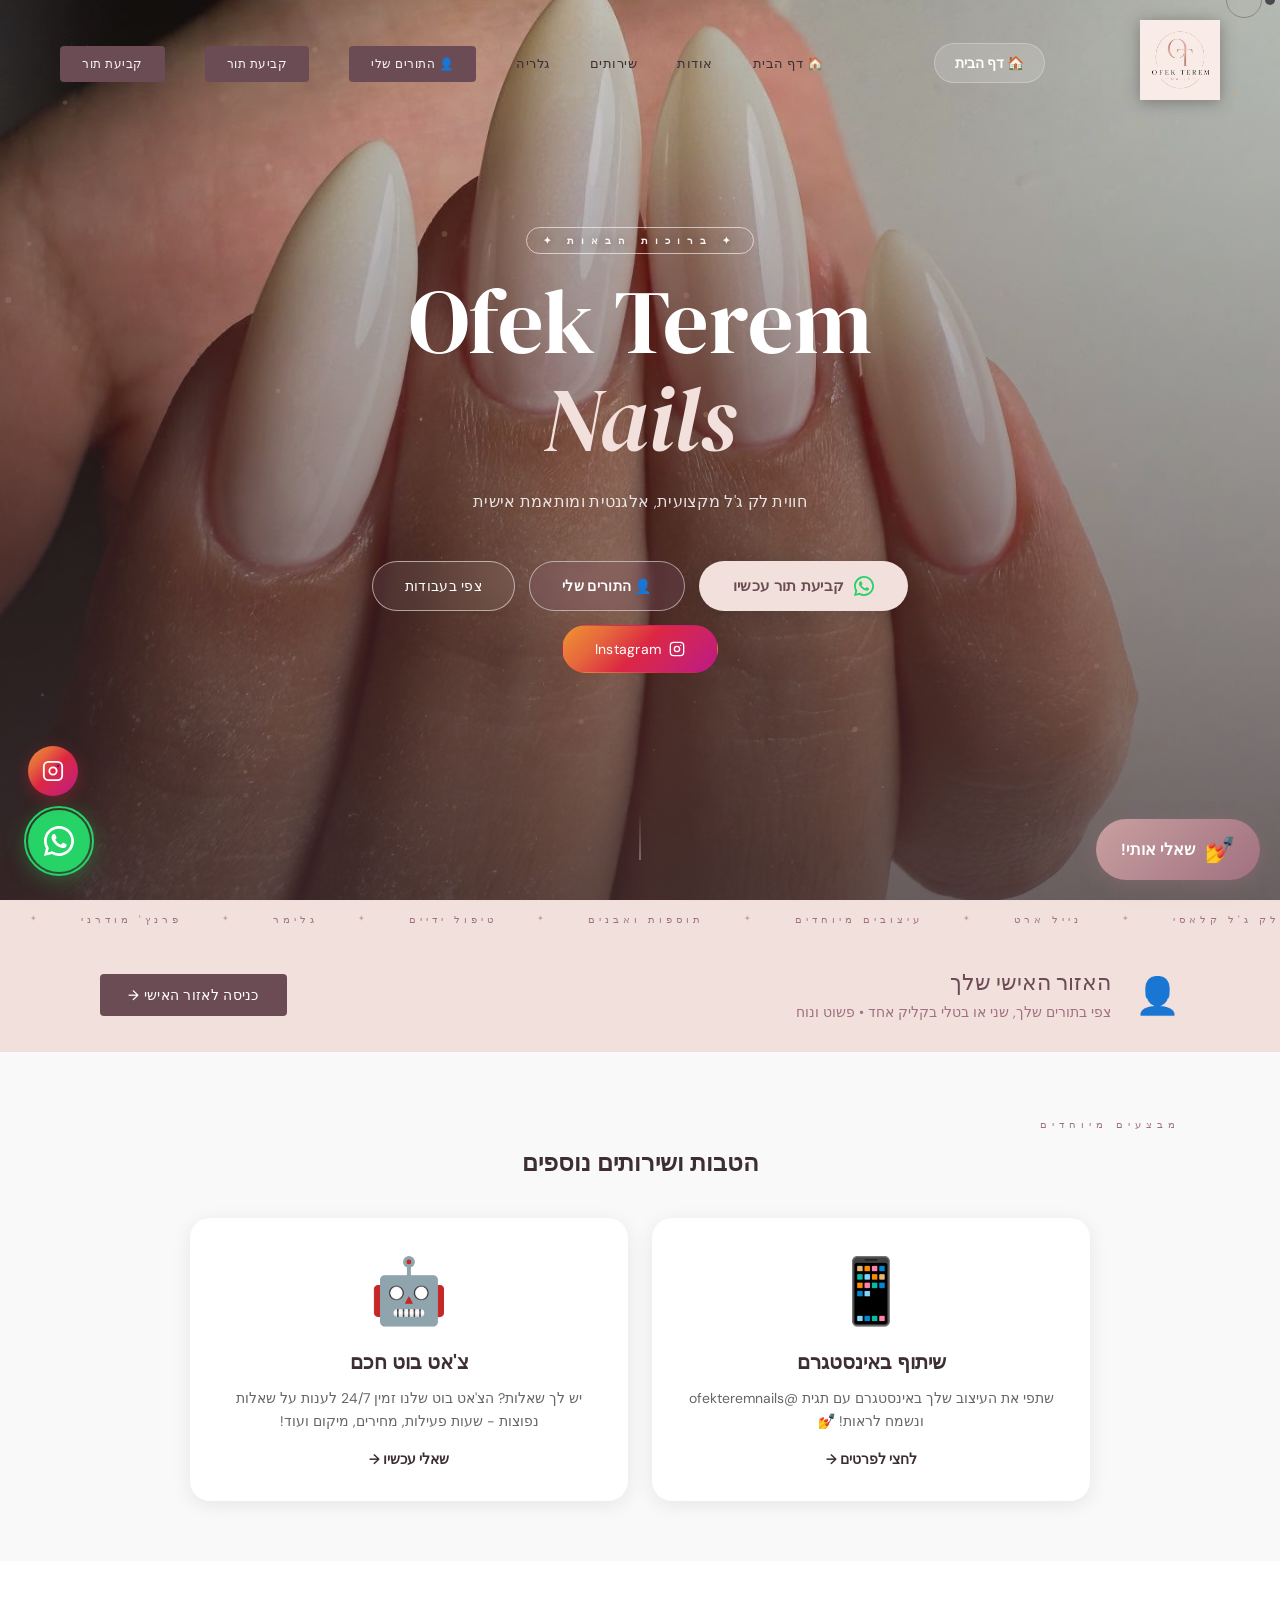
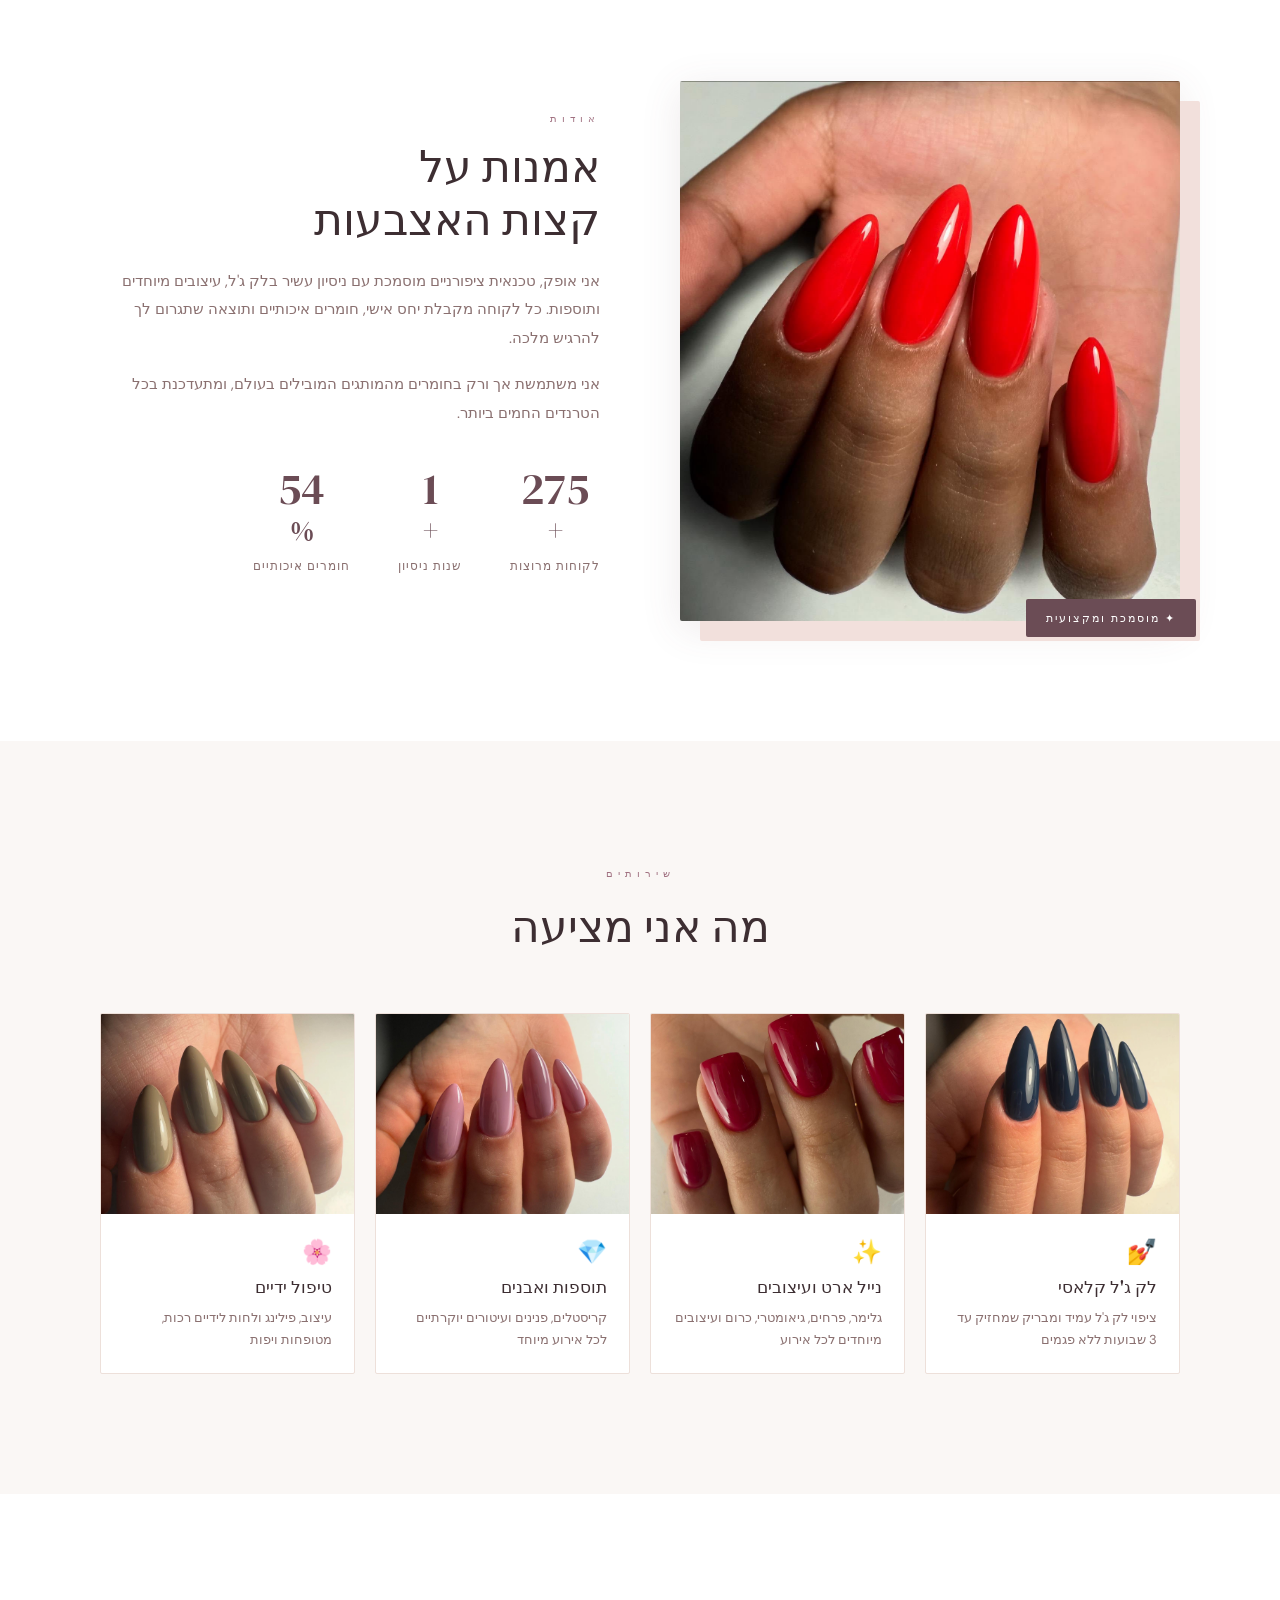
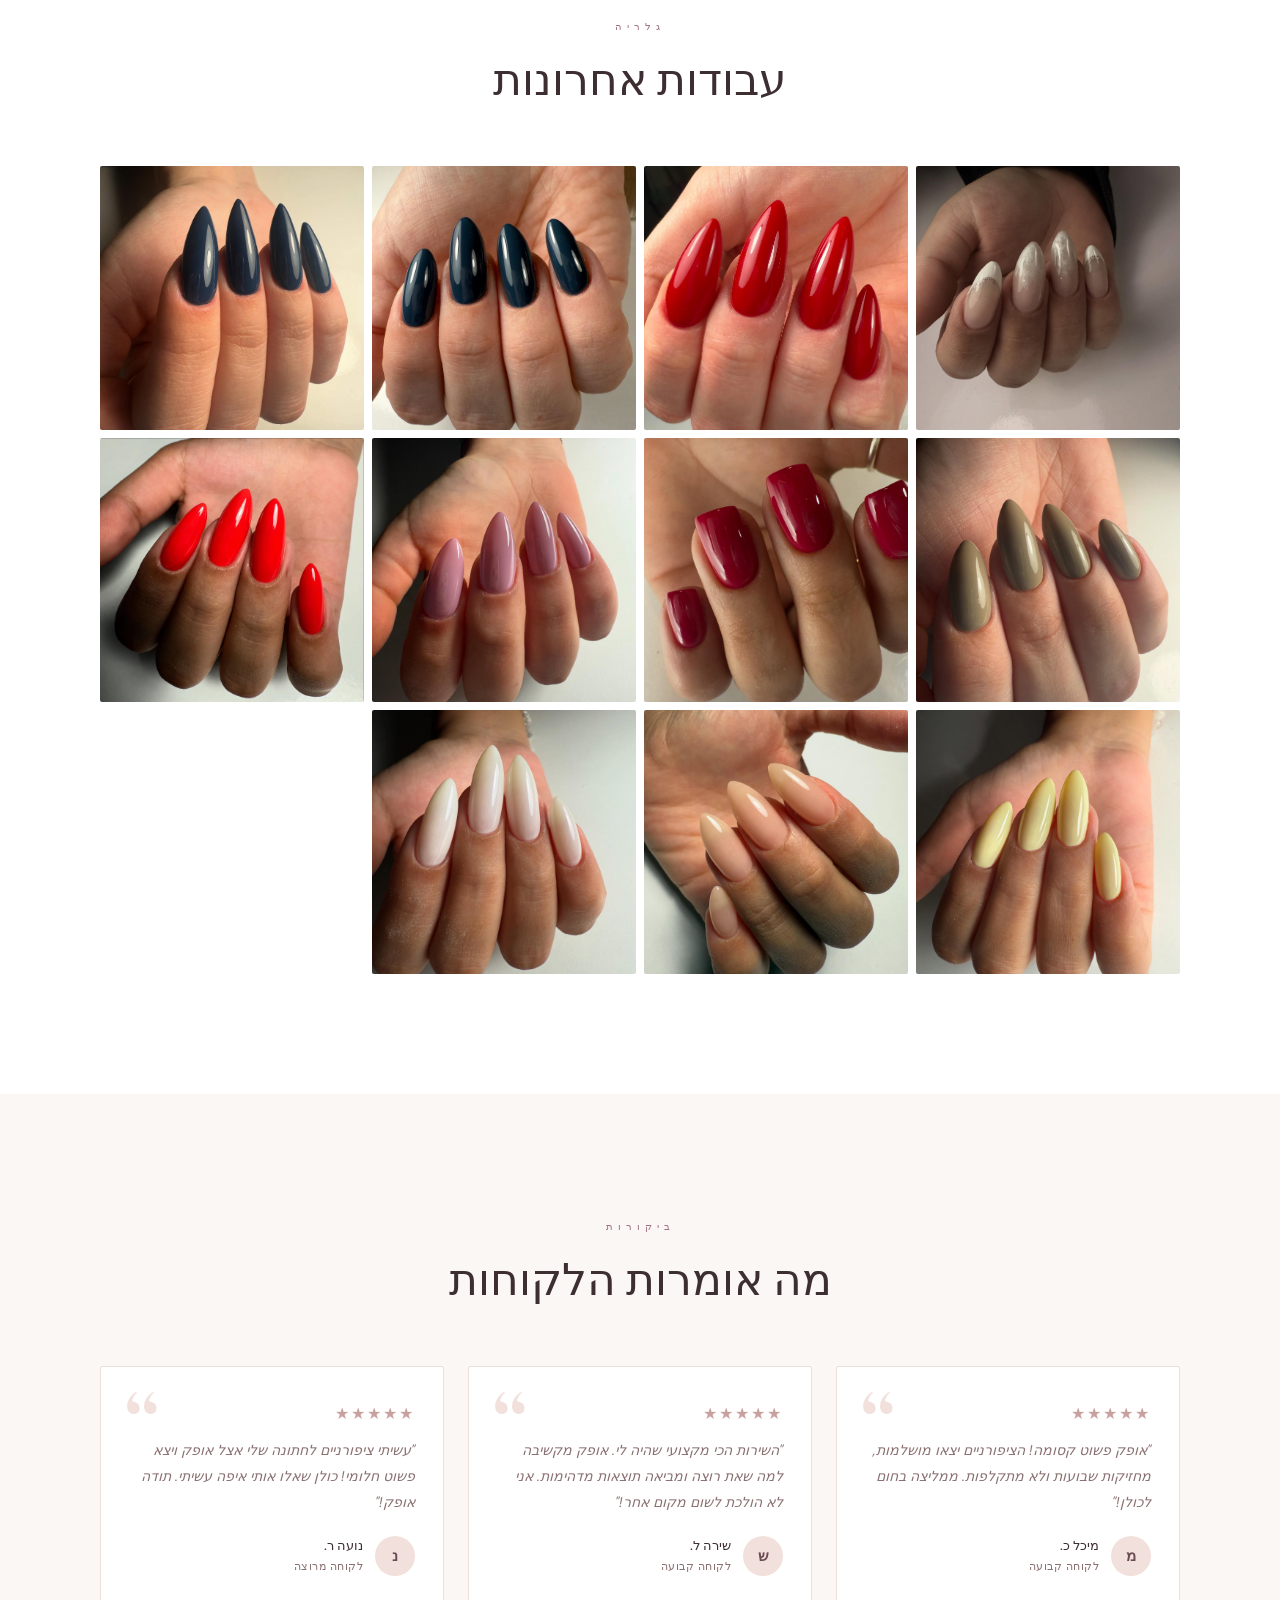
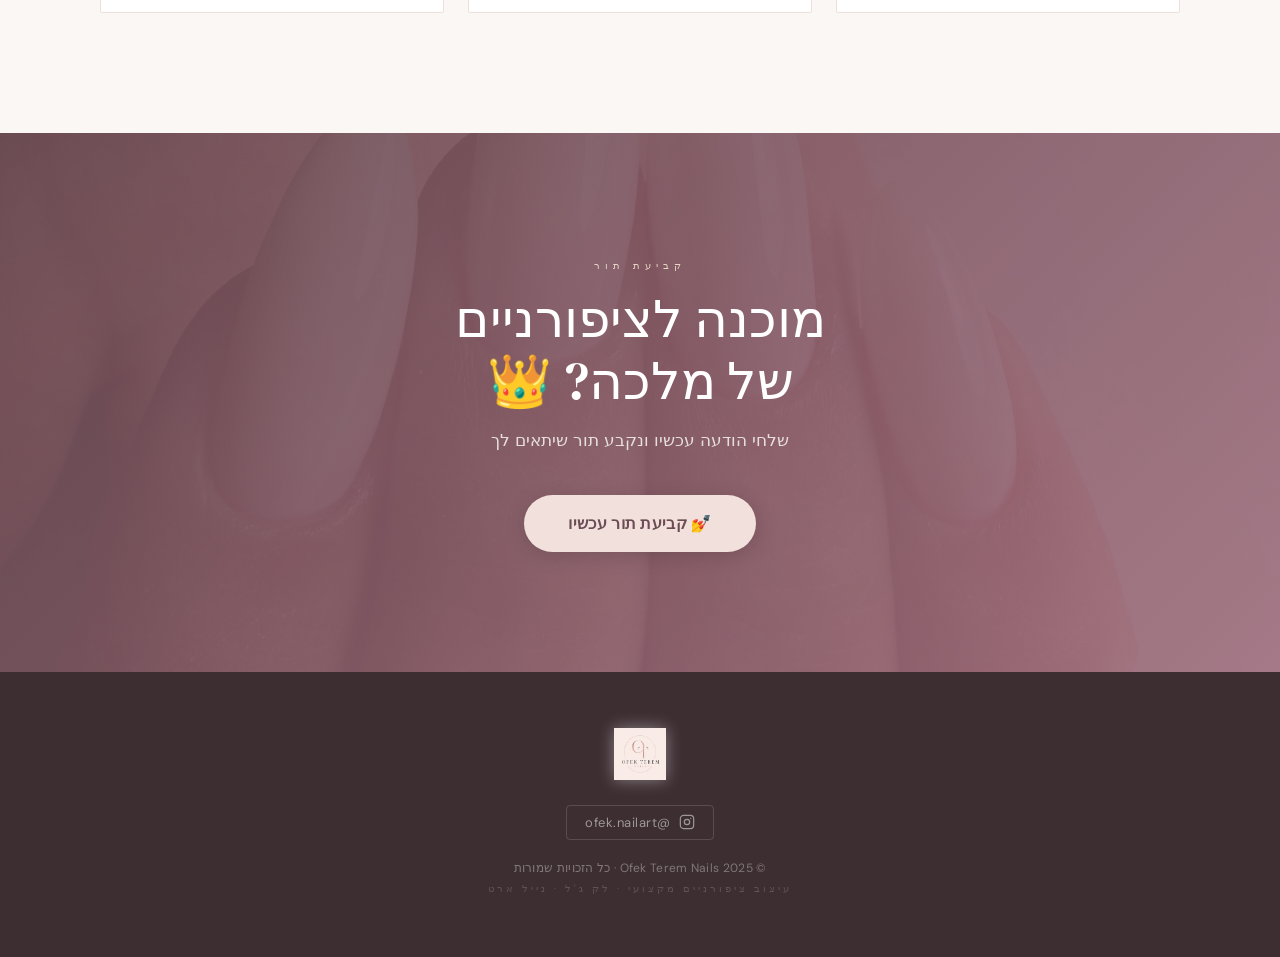
==== commit dab411d2: "add floating chatbot widget" ====
--- a/index.html
+++ b/index.html
@@ -368,6 +368,7 @@
 
   <script src="script.js"></script>
   <script src="booking.js"></script>
+  <script src="chatbot-widget.js"></script>
   <script>
     if ('serviceWorker' in navigator) navigator.serviceWorker.register('sw.js');
 
--- a/style.css
+++ b/style.css
@@ -72,11 +72,30 @@
   box-shadow: 0 1px 20px rgba(160,112,128,0.06);
 }
 .logo {
-  height: 60px;
+  height: 80px;
   object-fit: contain;
+  filter: drop-shadow(0 2px 8px rgba(0,0,0,0.3));
 }
 .home-btn-nav {
-  display: none;
+  display: inline-flex;
+  align-items: center;
+  gap: 6px;
+  background: rgba(255,255,255,0.15);
+  backdrop-filter: blur(8px);
+  color: #fff;
+  text-decoration: none;
+  padding: 10px 20px;
+  border-radius: 50px;
+  font-size: 14px;
+  font-weight: 600;
+  border: 1.5px solid rgba(255,255,255,0.25);
+  transition: all 0.3s;
+  margin-left: 16px;
+}
+.home-btn-nav:hover {
+  background: rgba(255,255,255,0.25);
+  border-color: rgba(255,255,255,0.4);
+  transform: translateY(-1px);
 }
 .navbar ul {
   list-style: none;
@@ -206,12 +225,13 @@
   font-size: 10px;
   letter-spacing: 7px;
   text-transform: uppercase;
-  color: rgba(255,255,255,0.7);
+  color: rgba(255,255,255,0.95);
   margin-bottom: 20px;
-  font-weight: 400;
-  border: 1px solid rgba(255,255,255,0.25);
+  font-weight: 600;
+  border: 1px solid rgba(255,255,255,0.6);
   padding: 6px 16px;
   border-radius: 40px;
+  text-shadow: 0 1px 8px rgba(0,0,0,0.4);
 }
 .hero-title {
   font-family: 'DM Serif Display', serif;
@@ -282,7 +302,11 @@
   100% { transform: scaleY(1); transform-origin: bottom; opacity: 0; }
 }
 
-/* ── BUTTONS ── */
+.navbar.scrolled .home-btn-nav {
+  background: rgba(255,255,255,0.1);
+  border-color: rgba(255,255,255,0.2);
+  color: #fff;
+}
 .btn-wa {
   display: inline-flex;
   align-items: center;
@@ -652,7 +676,7 @@
   text-align: center;
   padding: 56px 24px;
 }
-.footer-logo { height: 52px; object-fit: contain; margin-bottom: 20px; opacity: 0.85; filter: brightness(0) invert(1); }
+.footer-logo { height: 52px; object-fit: contain; margin-bottom: 20px; opacity: 1; filter: drop-shadow(0 0 8px rgba(255,255,255,0.4)); }
 footer p { font-size: 12px; margin-bottom: 6px; letter-spacing: 0.3px; }
 .footer-sub { font-size: 10px; letter-spacing: 3px; text-transform: uppercase; color: rgba(255,255,255,0.18); }
 .footer-social { margin-bottom: 20px; }
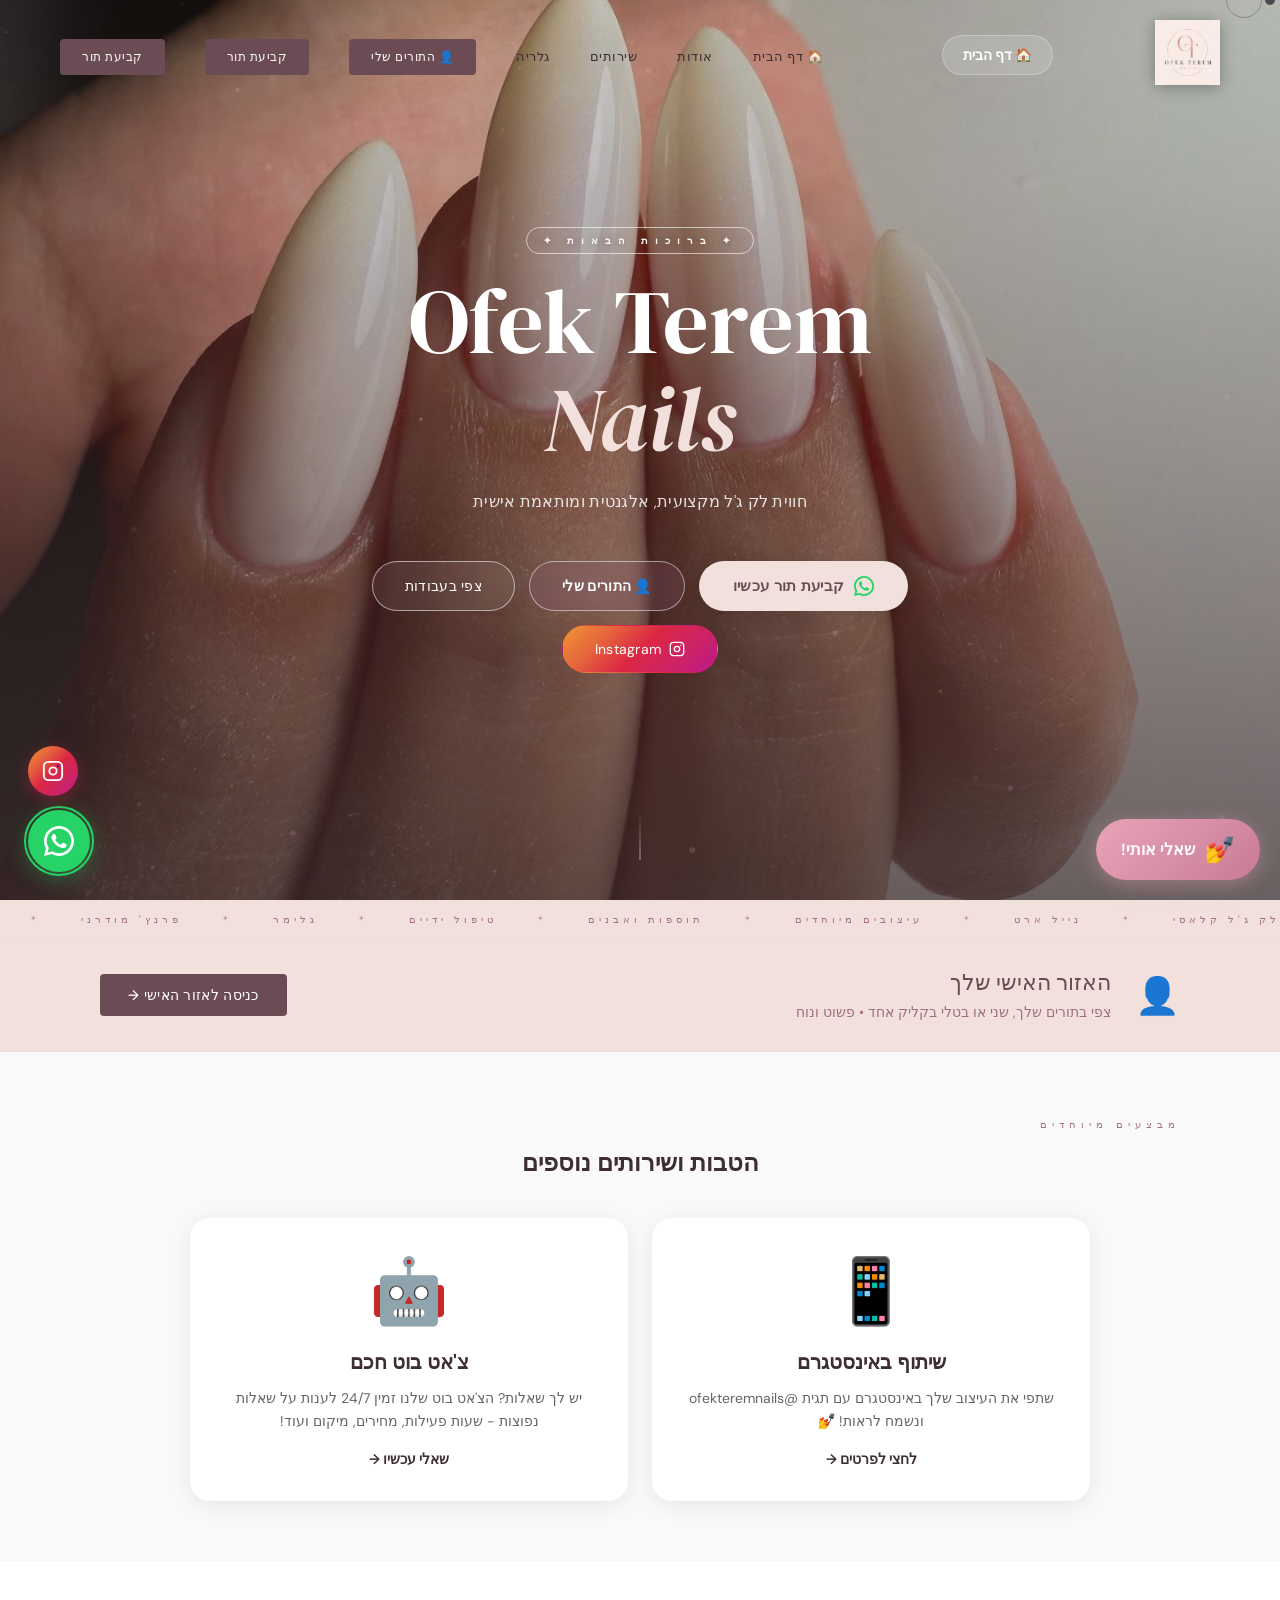
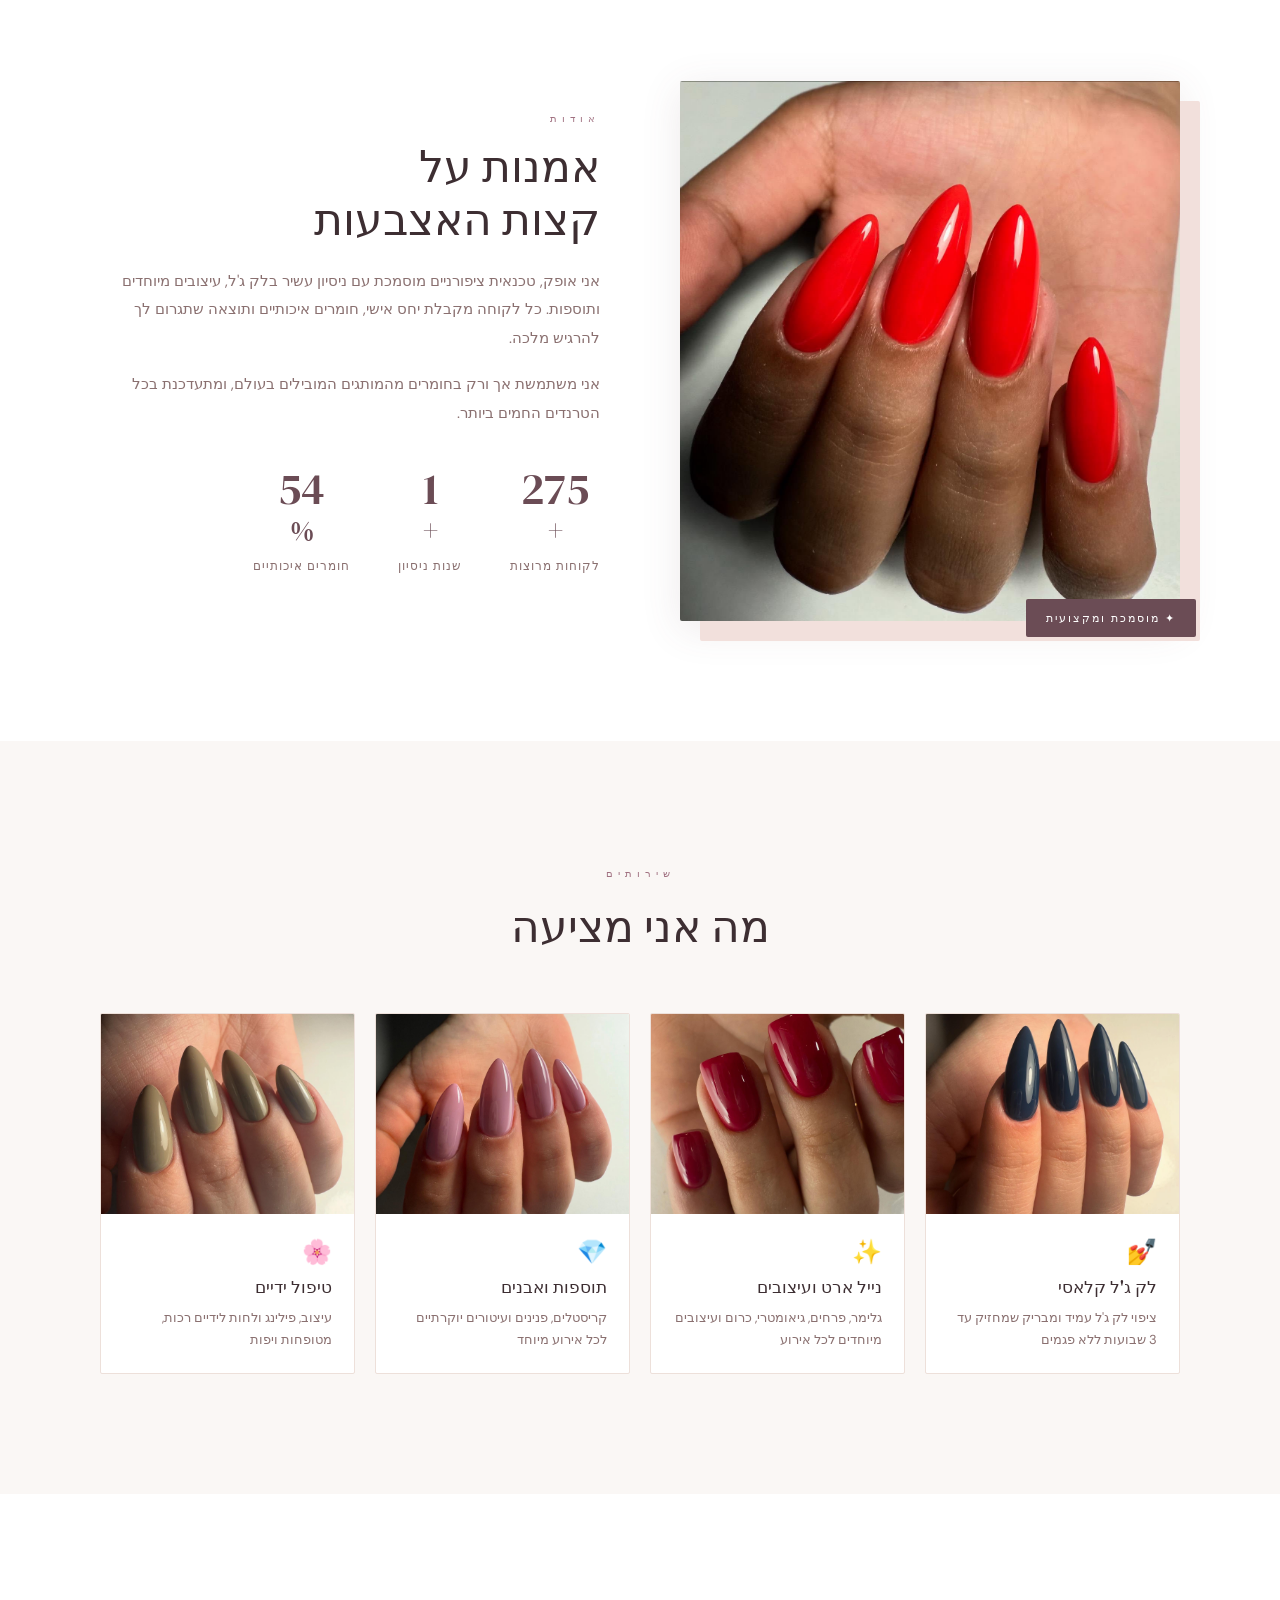
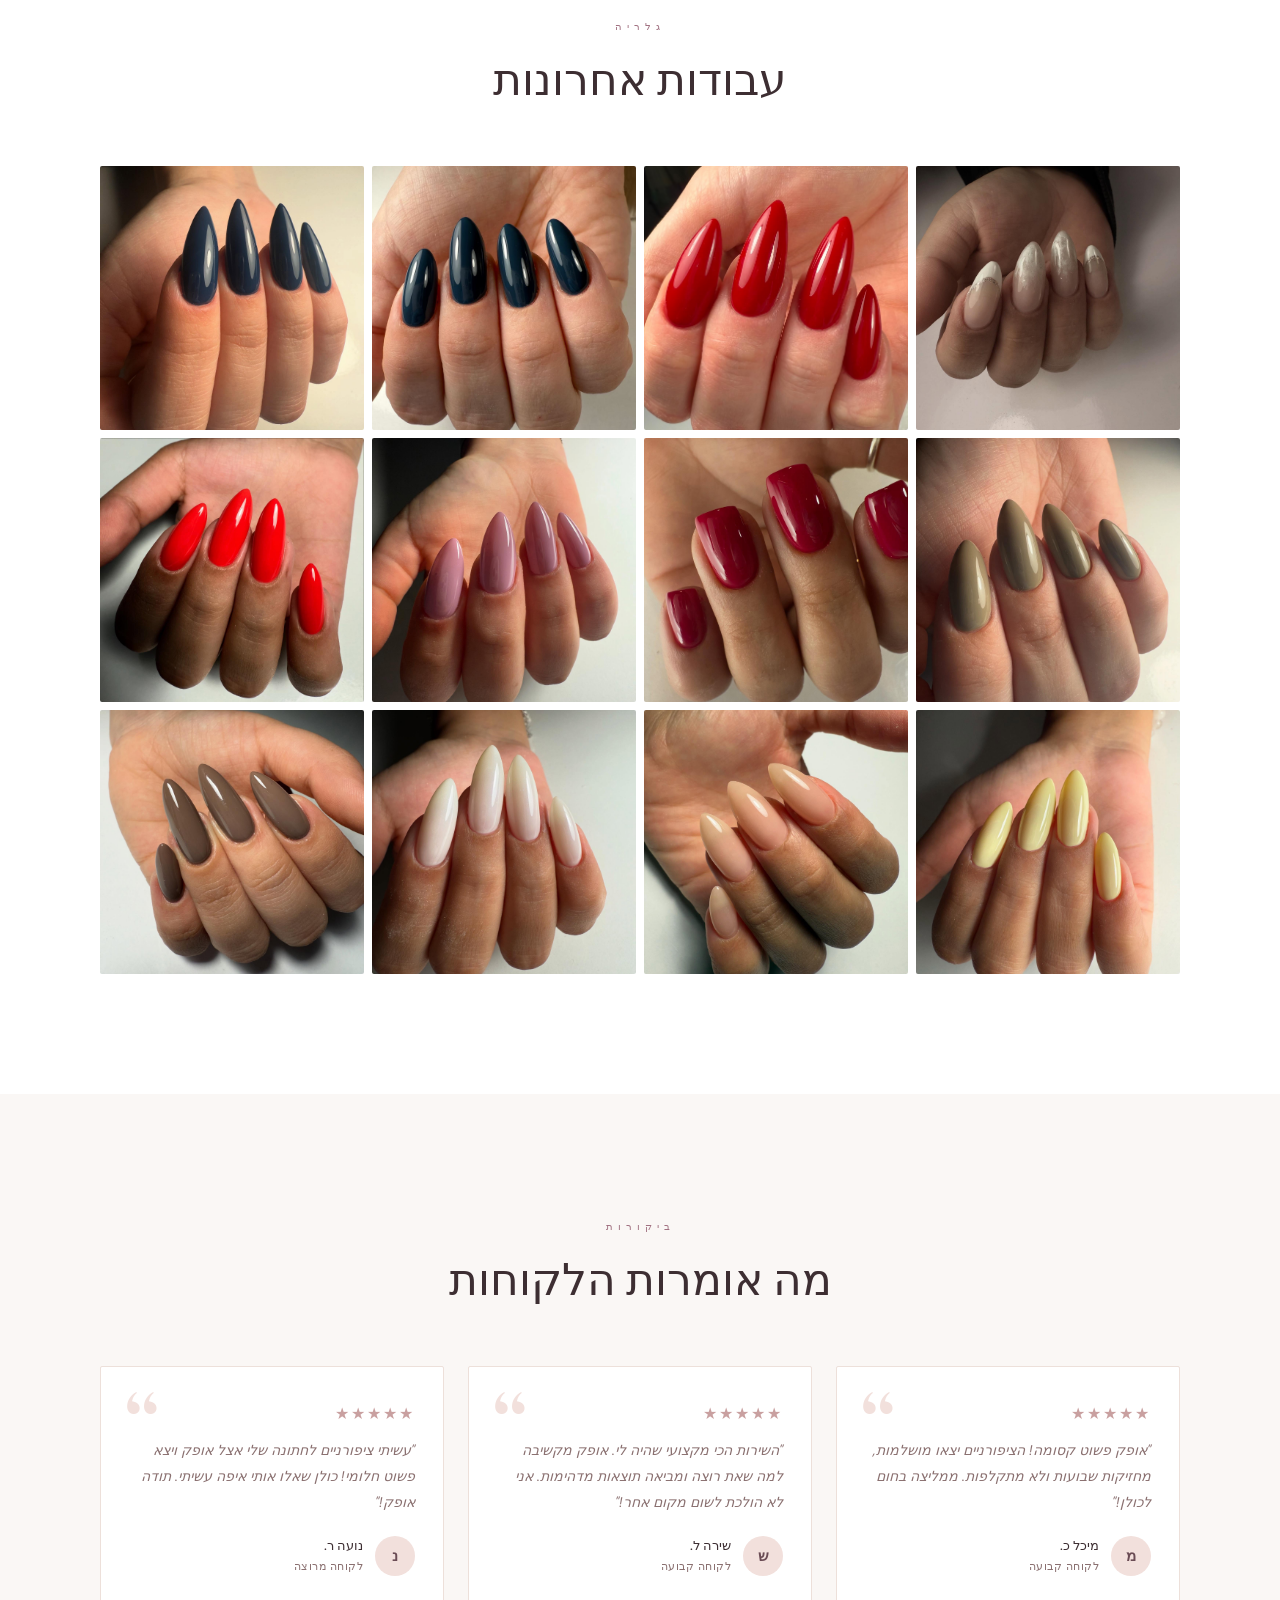
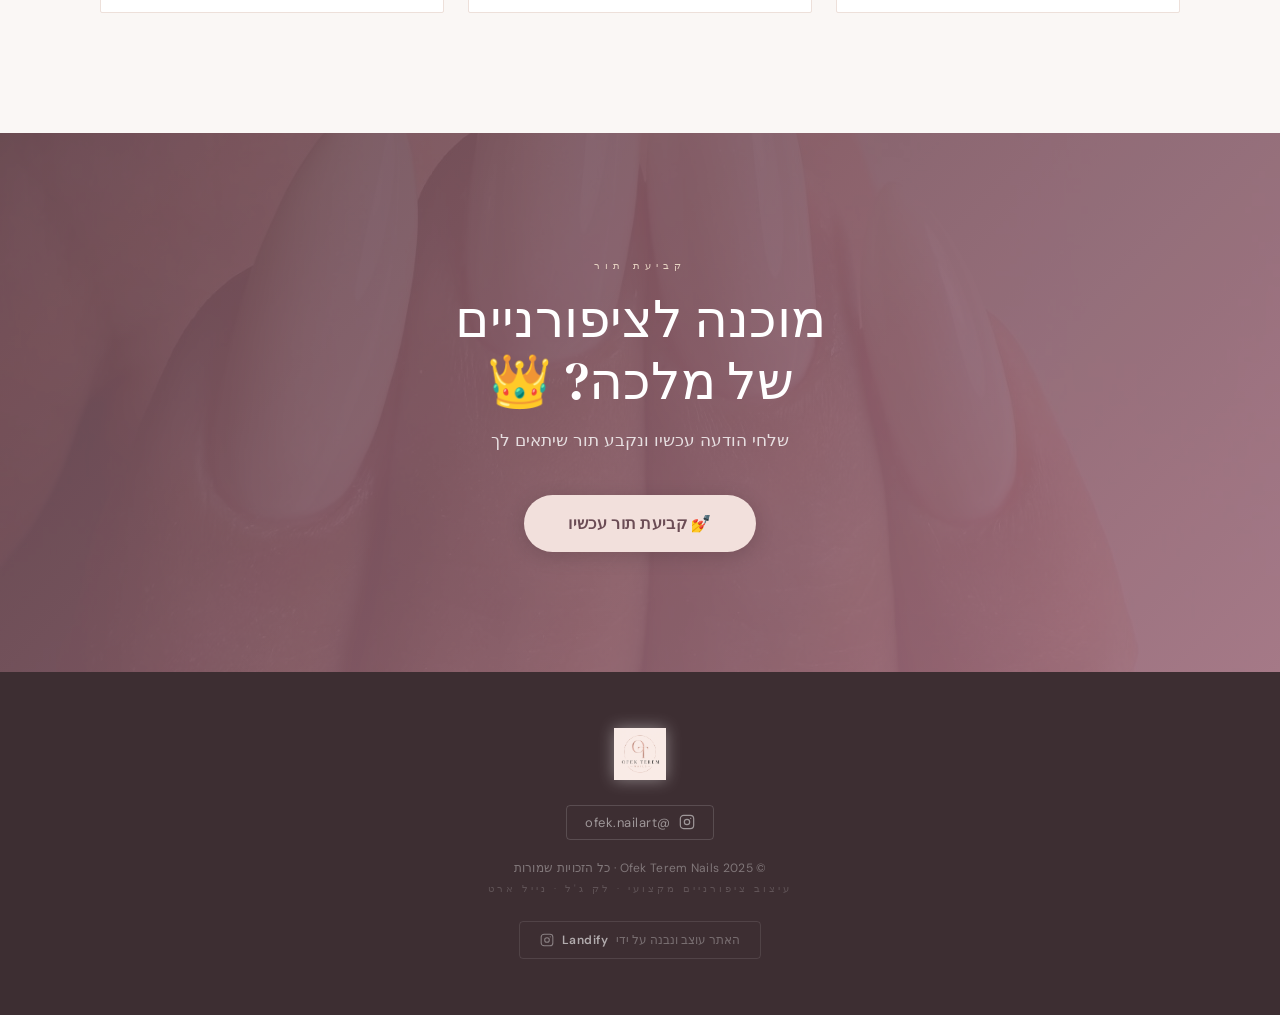
==== commit 68a68860: "Add Landify credit to footer with Instagram link and website" ====
--- a/index.html
+++ b/index.html
@@ -336,6 +336,17 @@
     </div>
     <p>© 2025 Ofek Terem Nails · כל הזכויות שמורות</p>
     <p class="footer-sub">עיצוב ציפורניים מקצועי · לק ג'ל · נייל ארט</p>
+    <div class="footer-landify">
+      <span>האתר עוצב ונבנה על ידי</span>
+      <a href="https://landify-orcin.vercel.app/" target="_blank" class="footer-landify-link">Landify</a>
+      <a href="https://www.instagram.com/landify_il?igsh=dDlwZXgyeXEwdnNn&utm_source=qr" target="_blank" class="footer-landify-ig" aria-label="Landify Instagram">
+        <svg viewBox="0 0 24 24" fill="none" stroke="currentColor" stroke-width="1.8" stroke-linecap="round" stroke-linejoin="round">
+          <rect x="2" y="2" width="20" height="20" rx="5" ry="5"/>
+          <circle cx="12" cy="12" r="4"/>
+          <circle cx="17.5" cy="6.5" r="1" fill="currentColor" stroke="none"/>
+        </svg>
+      </a>
+    </div>
   </footer>
 
   <!-- WHATSAPP FLOAT -->
--- a/style.css
+++ b/style.css
@@ -72,7 +72,7 @@
   box-shadow: 0 1px 20px rgba(160,112,128,0.06);
 }
 .logo {
-  height: 80px;
+  height: 65px;
   object-fit: contain;
   filter: drop-shadow(0 2px 8px rgba(0,0,0,0.3));
 }
@@ -696,6 +696,33 @@
 }
 .footer-ig svg { width: 16px; height: 16px; }
 .footer-ig:hover { color: #fff; border-color: rgba(255,255,255,0.4); }
+.footer-landify {
+  display: inline-flex;
+  align-items: center;
+  gap: 8px;
+  margin-top: 20px;
+  padding: 10px 20px;
+  border: 1px solid rgba(255,255,255,0.1);
+  border-radius: 4px;
+  font-size: 12px;
+  color: rgba(255,255,255,0.3);
+}
+.footer-landify-link {
+  color: rgba(255,255,255,0.6);
+  text-decoration: none;
+  font-weight: 600;
+  letter-spacing: 0.5px;
+  transition: color 0.2s;
+}
+.footer-landify-link:hover { color: #fff; }
+.footer-landify-ig {
+  display: inline-flex;
+  align-items: center;
+  color: rgba(255,255,255,0.4);
+  transition: color 0.2s;
+}
+.footer-landify-ig svg { width: 14px; height: 14px; }
+.footer-landify-ig:hover { color: #fff; }
 
 /* ── INSTAGRAM FLOAT ── */
 .ig-float {
@@ -971,7 +998,7 @@
   .navbar.scrolled { padding: 12px 24px; }
   .navbar ul { display: none; }
   .hamburger { display: block; }
-  .logo { height: 48px; }
+  .logo { height: 65px; }
   .hero { min-height: 580px; }
   .hero-title { font-size: clamp(38px, 10vw, 64px); }
   .hero-desc { font-size: 15px; }
@@ -1016,3 +1043,25 @@
   outline: 2px solid var(--mauve);
   outline-offset: 2px;
 }
+
+/* ── CALENDAR ENHANCEMENTS ── */
+.cal-today {
+  background: linear-gradient(135deg, var(--dark-pink, #c97a96), #e8a0b8) !important;
+  color: #fff !important;
+  font-weight: 700 !important;
+  box-shadow: 0 2px 8px rgba(201,122,150,0.4);
+}
+.cal-weekend:not(.blocked):not(.disabled) {
+  background: #fdf5f8;
+  color: #c97a96;
+}
+.admin-cal-cell {
+  min-height: 52px;
+  font-size: 13px;
+  padding: 4px 2px 2px;
+  position: relative;
+}
+.admin-cal-cell:hover:not(.disabled):not(.blocked) {
+  background: #fdf0f5;
+  cursor: pointer;
+}
